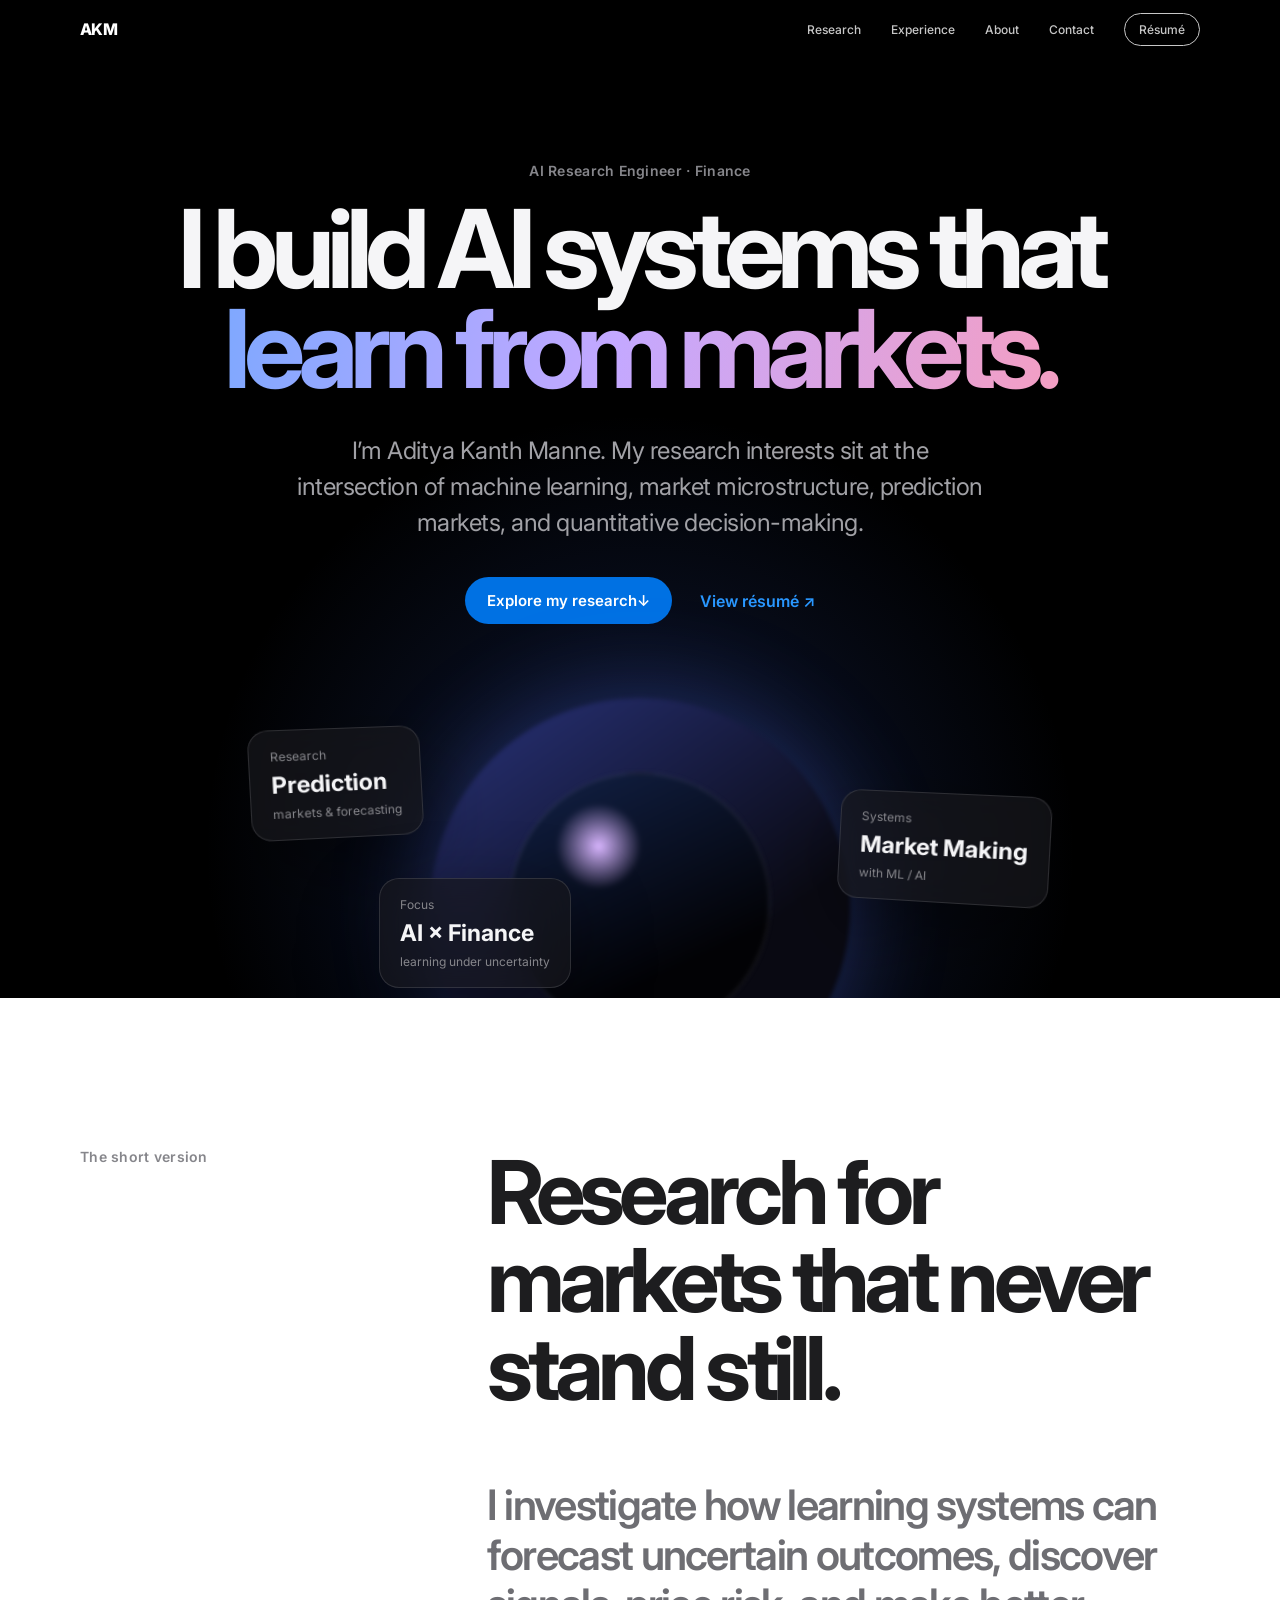
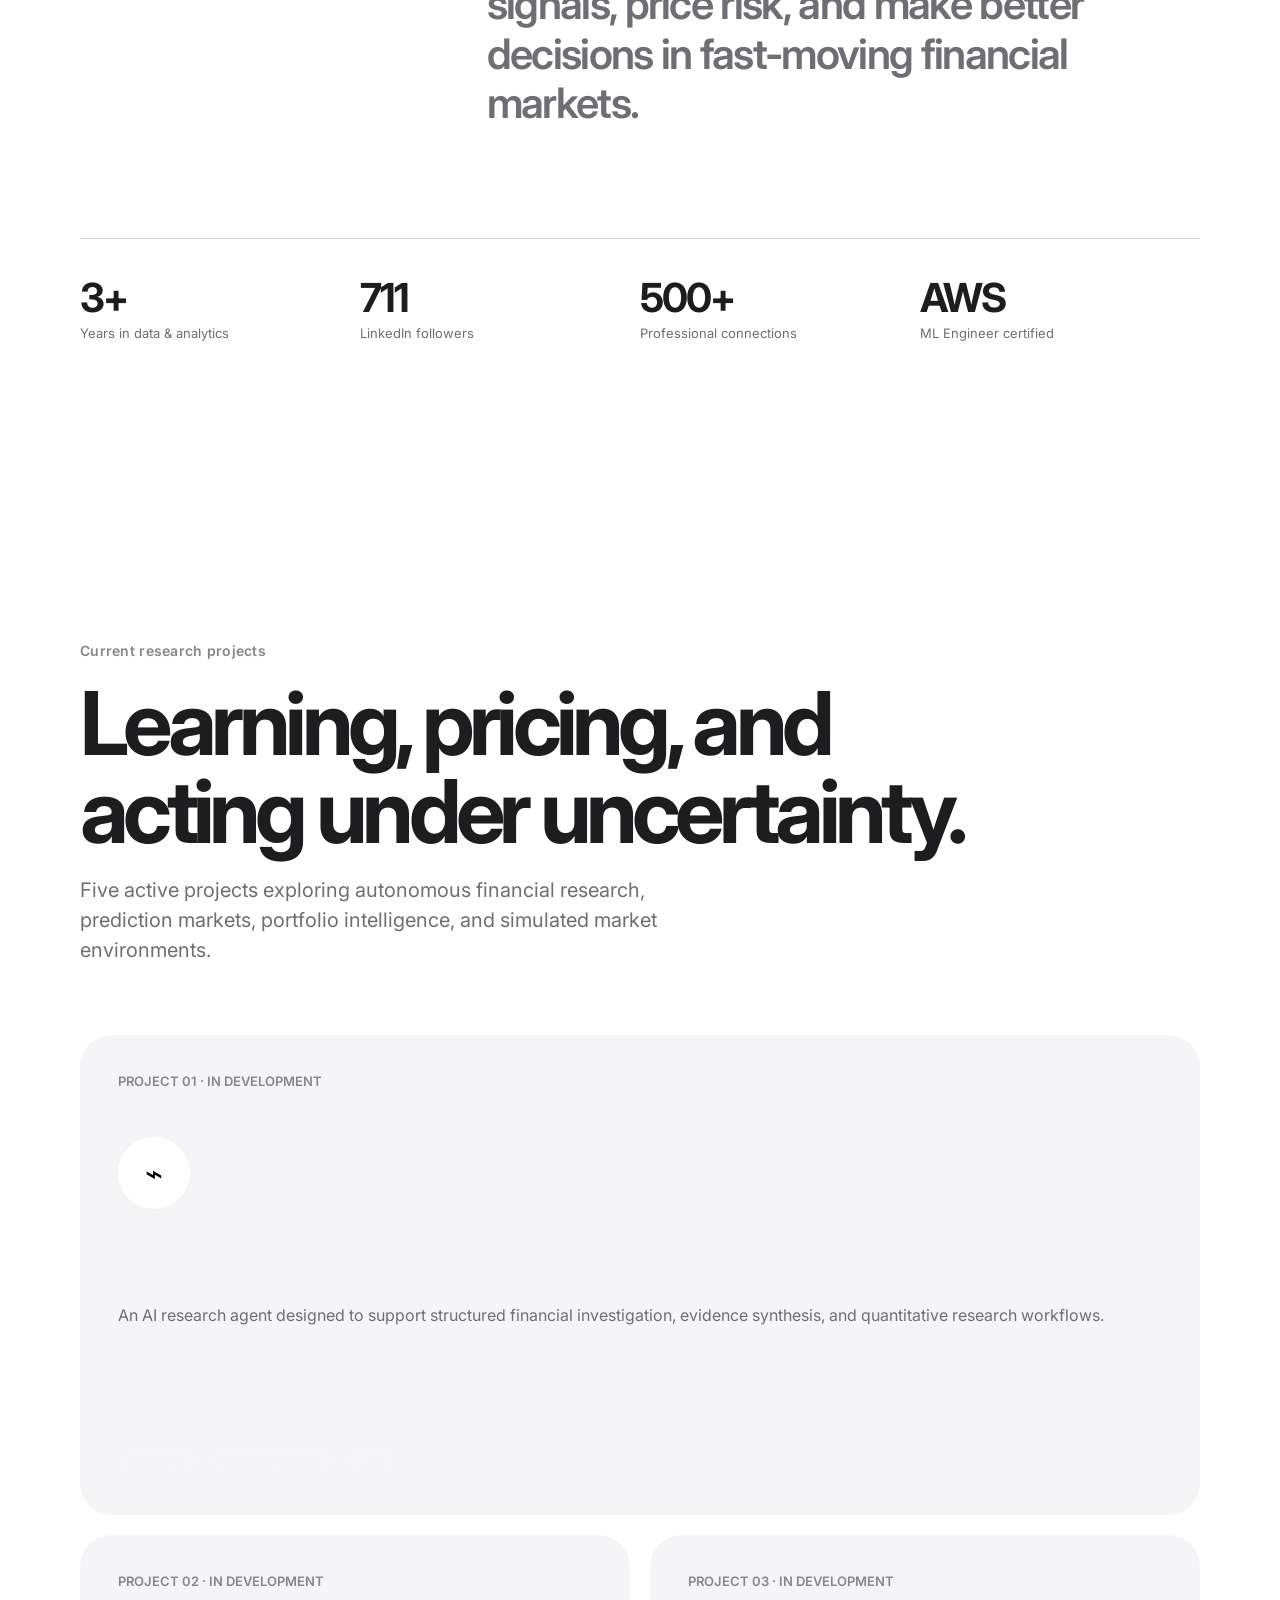
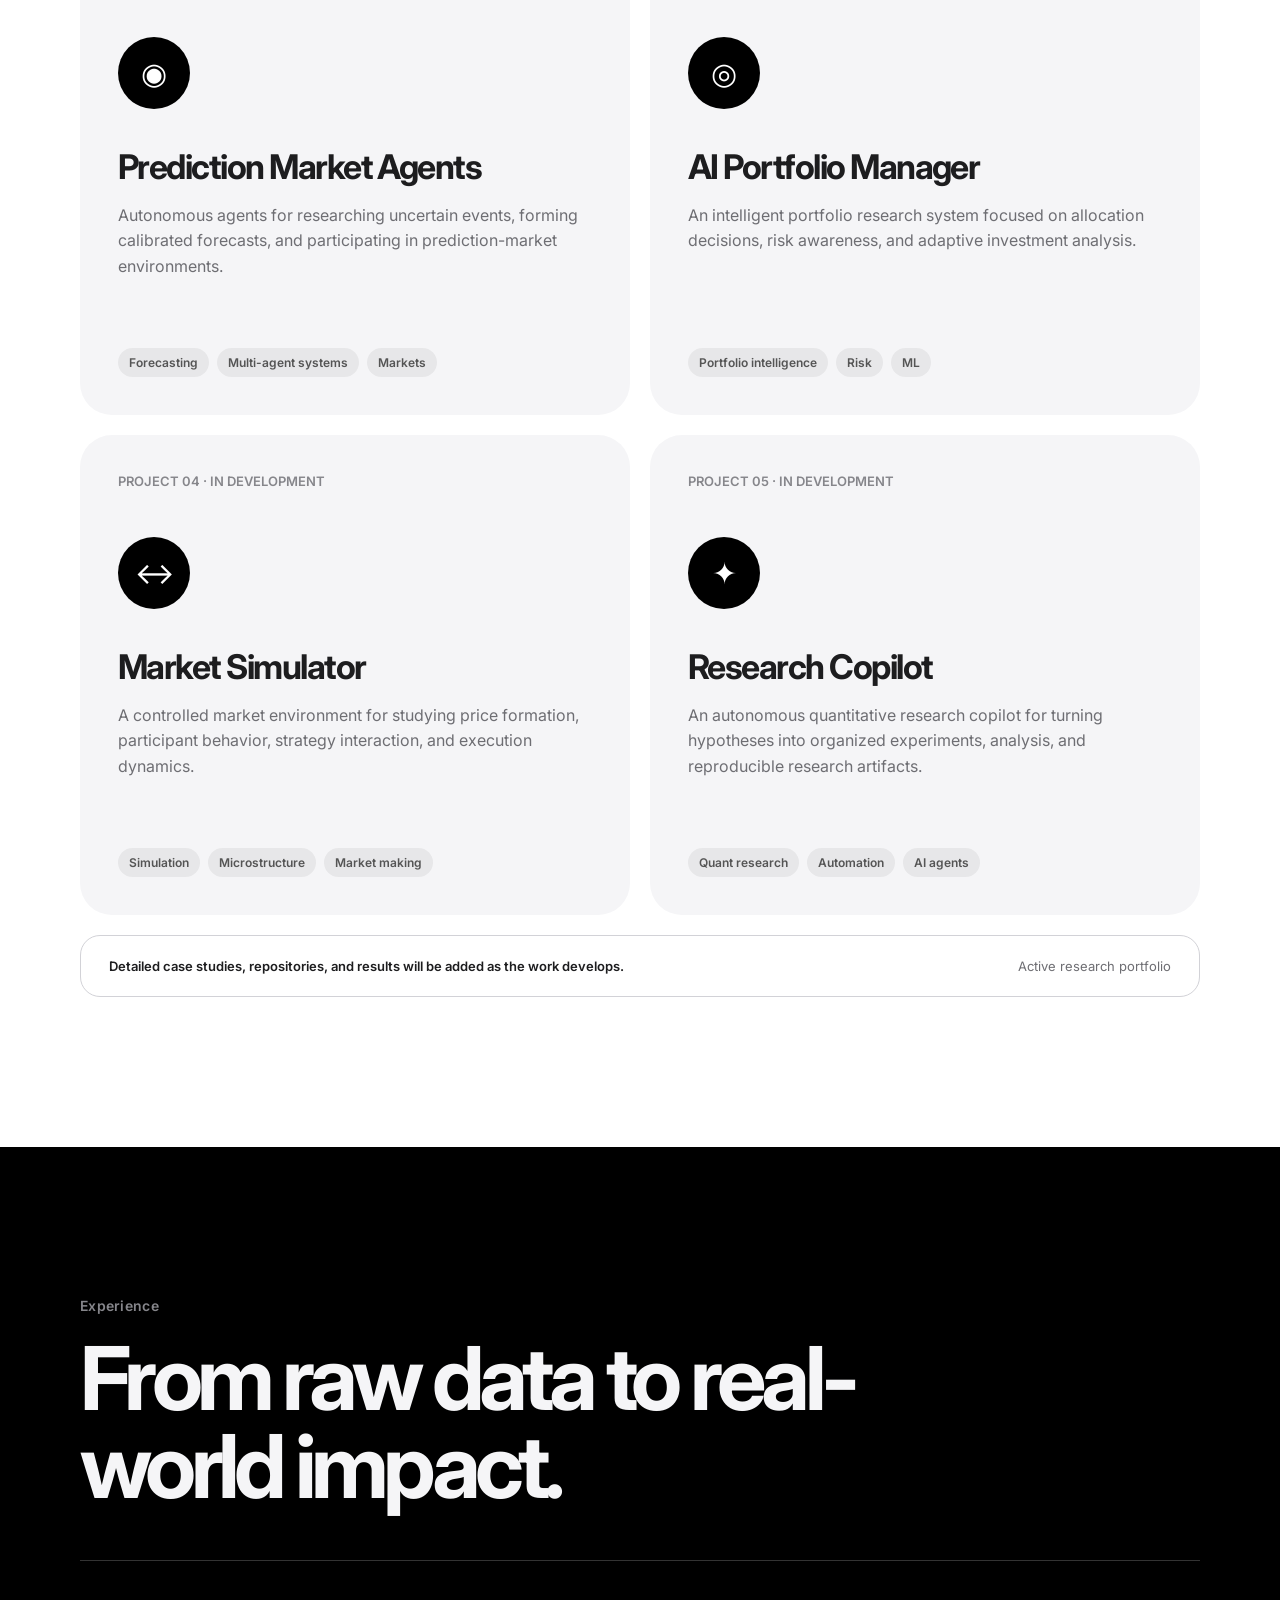
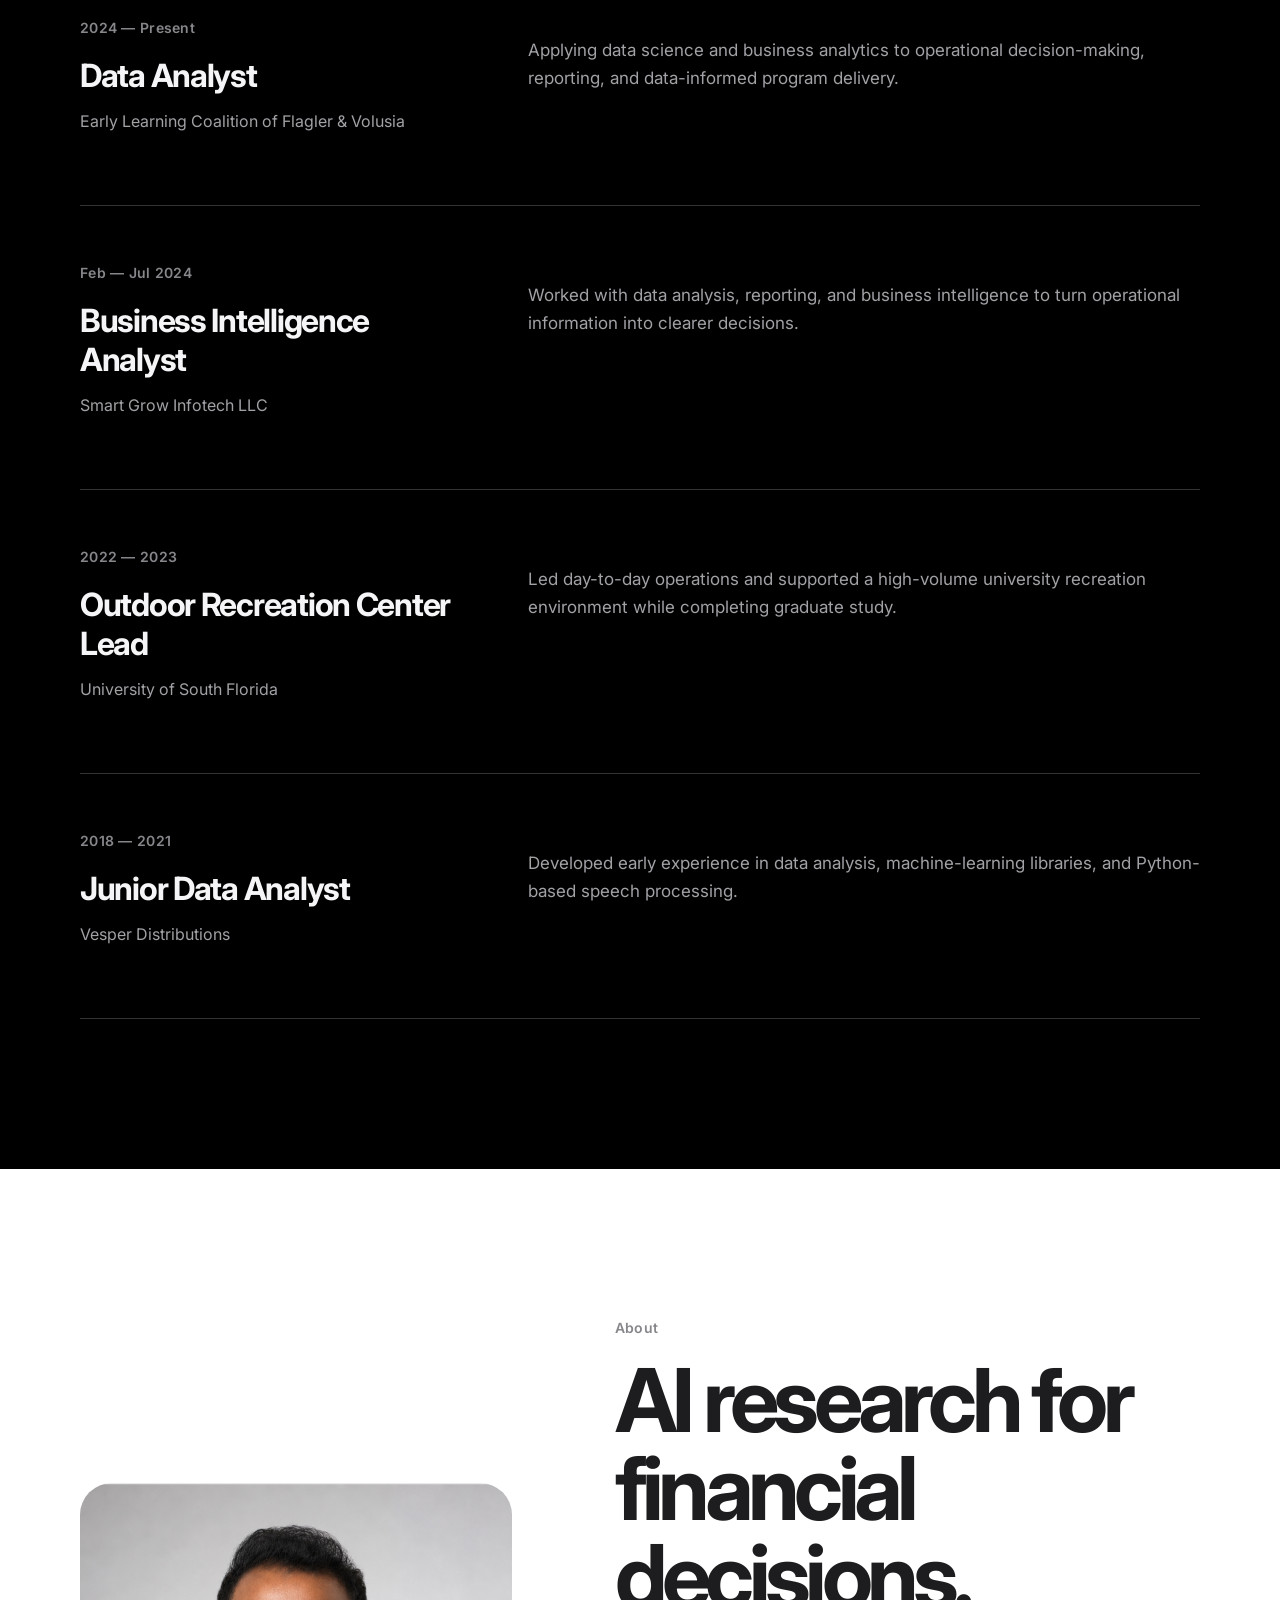
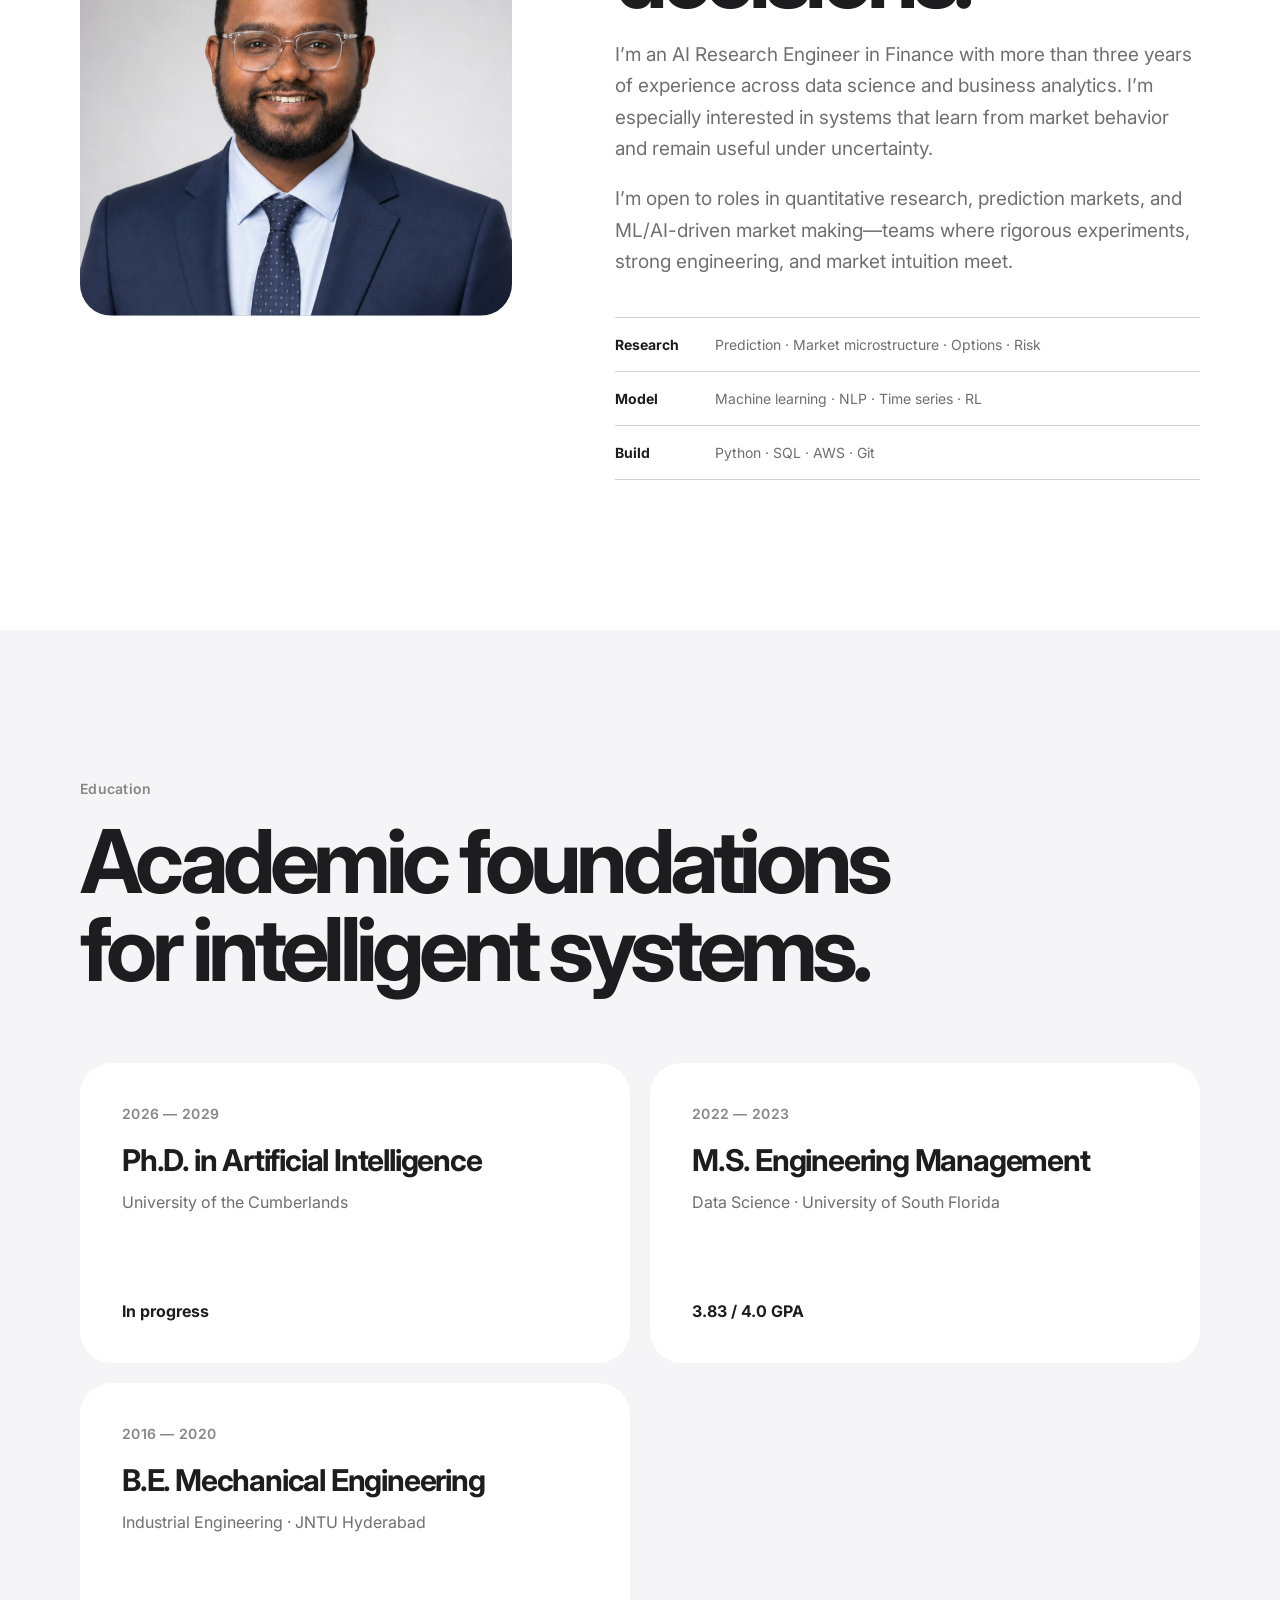
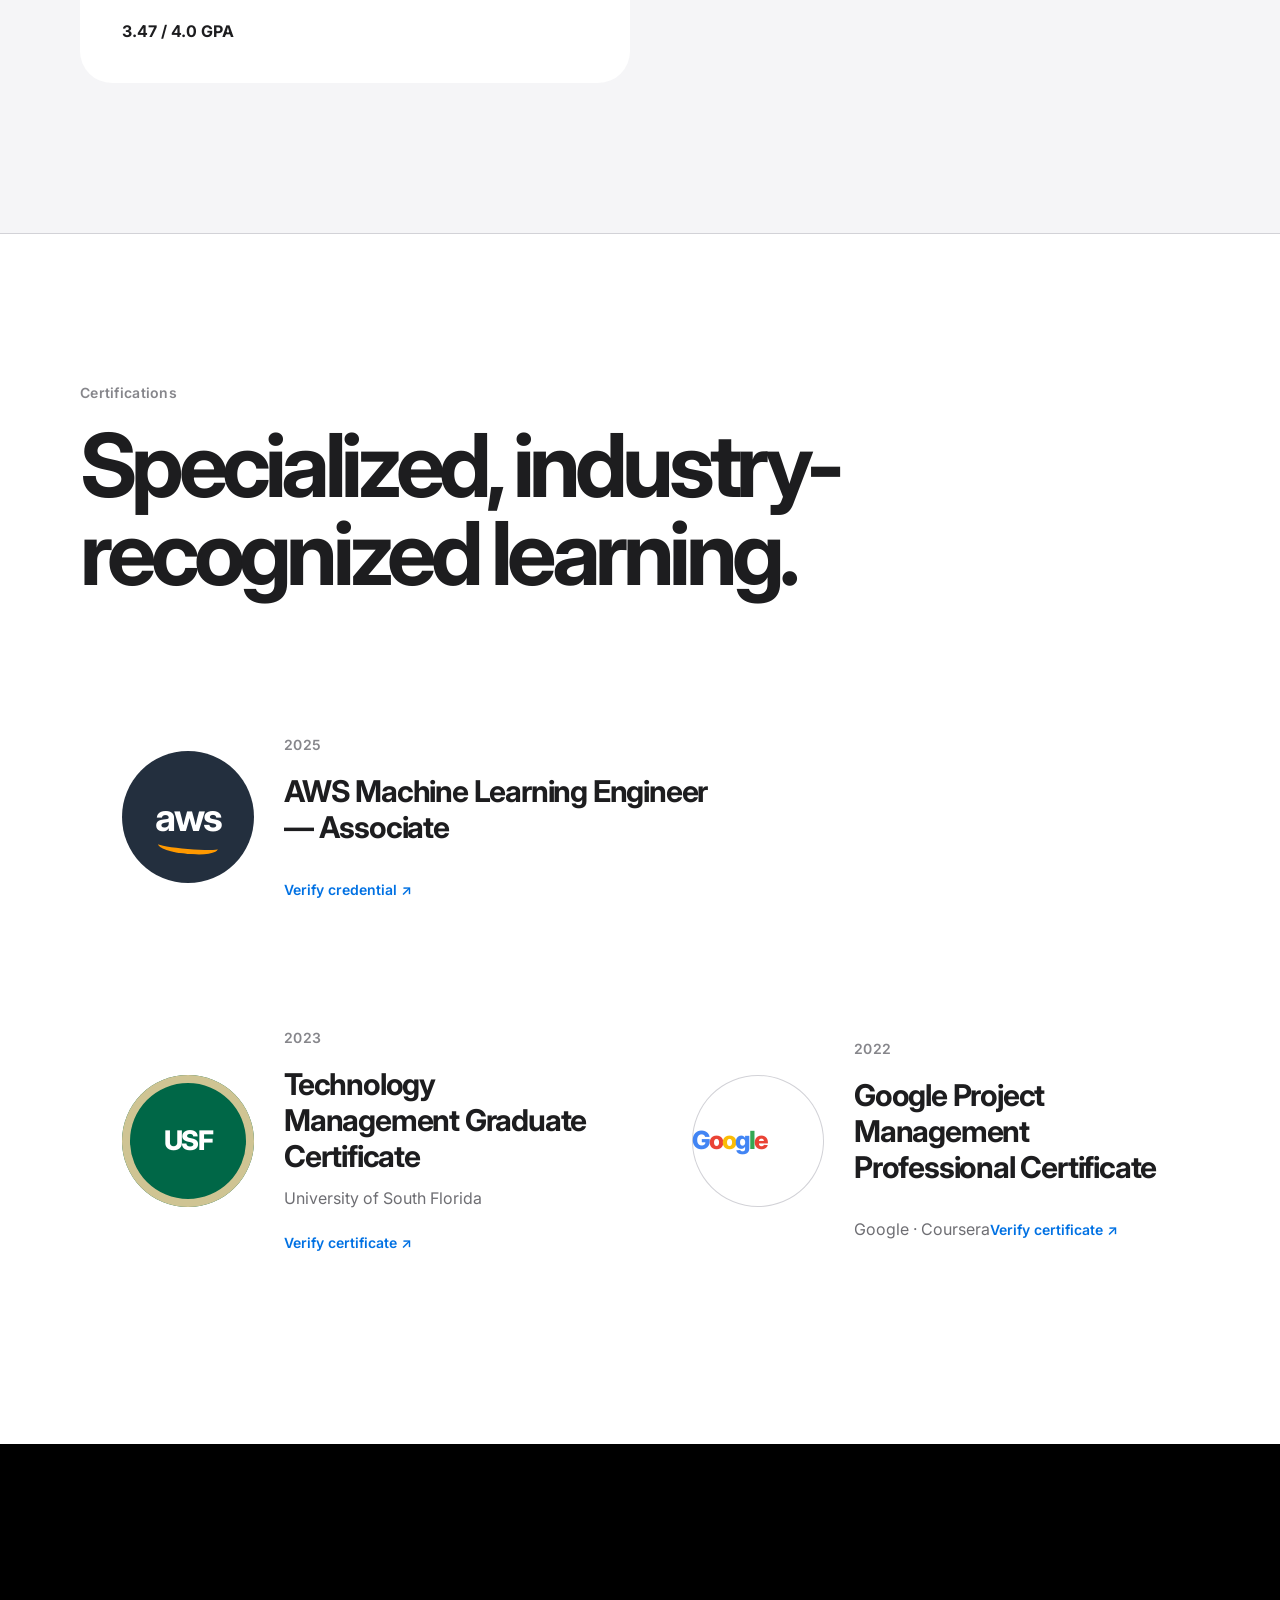
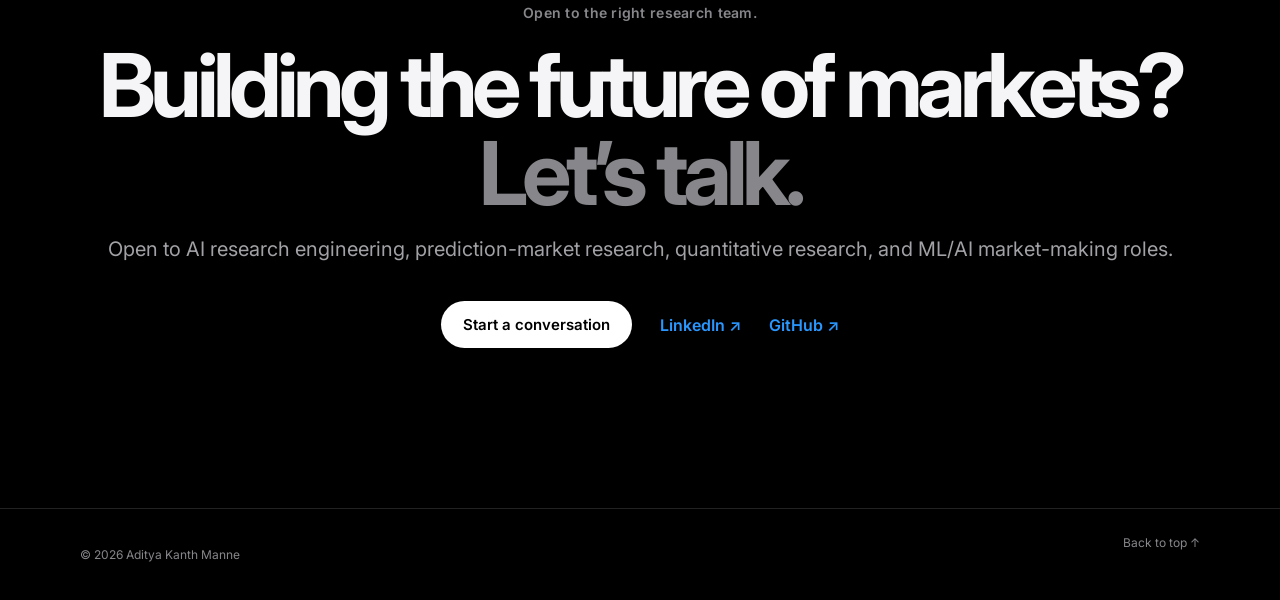
==== index.html @ 05da5959 "Update" ====
<!doctype html>
<html lang="en">
<head>
  <meta charset="utf-8">
  <meta name="viewport" content="width=device-width, initial-scale=1">
  <meta name="description" content="Aditya Kanth Manne — AI Research Engineer in Finance focused on prediction markets, quantitative research, and ML-driven market making.">
  <meta name="theme-color" content="#f5f5f7">
  <title>Aditya Kanth Manne — AI Research Engineer in Finance</title>
  <script>document.documentElement.classList.add('js')</script>
  <link rel="icon" type="image/png" sizes="64x64" href="assets/images/profile-favicon.png">
  <link rel="apple-touch-icon" href="assets/images/AdityakanthManne.png">
  <link rel="preconnect" href="https://fonts.googleapis.com">
  <link rel="preconnect" href="https://fonts.gstatic.com" crossorigin>
  <link href="https://fonts.googleapis.com/css2?family=Inter:wght@400;500;600;700;800&display=swap" rel="stylesheet">
  <link rel="stylesheet" href="portfolio.css">
  <link rel="stylesheet" href="research.css">
</head>
<body>
  <a class="skip-link" href="#main">Skip to content</a>
  <header class="site-header" id="top">
    <nav class="nav shell" aria-label="Primary navigation">
      <a class="brand" href="#top" aria-label="Aditya Kanth Manne, home">AKM</a>
      <button class="menu-toggle" type="button" aria-expanded="false" aria-controls="nav-links">Menu</button>
      <div class="nav-links" id="nav-links">
        <a href="#work">Research</a>
        <a href="#experience">Experience</a>
        <a href="#about">About</a>
        <a href="#contact">Contact</a>
        <a class="nav-resume" href="assets/AdityaResume.pdf" target="_blank" rel="noreferrer">Résumé</a>
      </div>
    </nav>
  </header>

  <main id="main">
    <section class="hero section-dark">
      <div class="hero-glow" aria-hidden="true"></div>
      <div class="shell hero-inner reveal">
        <p class="eyebrow">AI Research Engineer · Finance</p>
        <h1>I build AI systems that <span>learn from markets.</span></h1>
        <p class="hero-copy">I’m Aditya Kanth Manne. My research interests sit at the intersection of machine learning, market microstructure, prediction markets, and quantitative decision-making.</p>
        <div class="hero-actions">
          <a class="button button-primary" href="#work">Explore my research <span aria-hidden="true">↓</span></a>
          <a class="text-link" href="assets/AdityaResume.pdf" target="_blank" rel="noreferrer">View résumé <span aria-hidden="true">↗</span></a>
        </div>
        <div class="hero-visual" aria-hidden="true">
          <div class="orb orb-one"></div><div class="orb orb-two"></div>
          <div class="metric-card metric-one"><span>Research</span><strong>Prediction</strong><small>markets & forecasting</small></div>
          <div class="metric-card metric-two"><span>Systems</span><strong>Market Making</strong><small>with ML / AI</small></div>
          <div class="metric-card metric-three"><span>Focus</span><strong>AI × Finance</strong><small>learning under uncertainty</small></div>
        </div>
      </div>
    </section>

    <section class="intro section-light">
      <div class="shell intro-grid reveal">
        <p class="section-label">The short version</p>
        <h2>Research for markets that never stand still.</h2>
        <p class="large-copy">I investigate how learning systems can forecast uncertain outcomes, discover signals, price risk, and make better decisions in fast-moving financial markets.</p>
      </div>
      <div class="shell stats reveal" aria-label="Career highlights">
        <div><strong>3+</strong><span>Years in data & analytics</span></div>
        <div><strong>711</strong><span>LinkedIn followers</span></div>
        <div><strong>500+</strong><span>Professional connections</span></div>
        <div><strong>AWS</strong><span>ML Engineer certified</span></div>
      </div>
    </section>

    <section class="work section-light" id="work">
      <div class="shell section-heading reveal">
        <p class="section-label">Current research projects</p>
        <h2>Learning, pricing, and acting under uncertainty.</h2>
        <p>Five active projects exploring autonomous financial research, prediction markets, portfolio intelligence, and simulated market environments.</p>
      </div>
      <div class="shell research-grid">
        <article class="research-card research-card-featured reveal"><span>PROJECT 01 · IN DEVELOPMENT</span><div class="research-icon" aria-hidden="true">⌁</div><h3>FinResearch Agent</h3><p>An AI research agent designed to support structured financial investigation, evidence synthesis, and quantitative research workflows.</p><ul class="chips"><li>Agentic AI</li><li>Financial research</li><li>LLMs</li></ul></article>
        <article class="research-card reveal"><span>PROJECT 02 · IN DEVELOPMENT</span><div class="research-icon" aria-hidden="true">◉</div><h3>Prediction Market Agents</h3><p>Autonomous agents for researching uncertain events, forming calibrated forecasts, and participating in prediction-market environments.</p><ul class="chips"><li>Forecasting</li><li>Multi-agent systems</li><li>Markets</li></ul></article>
        <article class="research-card reveal"><span>PROJECT 03 · IN DEVELOPMENT</span><div class="research-icon" aria-hidden="true">◎</div><h3>AI Portfolio Manager</h3><p>An intelligent portfolio research system focused on allocation decisions, risk awareness, and adaptive investment analysis.</p><ul class="chips"><li>Portfolio intelligence</li><li>Risk</li><li>ML</li></ul></article>
        <article class="research-card reveal"><span>PROJECT 04 · IN DEVELOPMENT</span><div class="research-icon" aria-hidden="true">↔</div><h3>Market Simulator</h3><p>A controlled market environment for studying price formation, participant behavior, strategy interaction, and execution dynamics.</p><ul class="chips"><li>Simulation</li><li>Microstructure</li><li>Market making</li></ul></article>
        <article class="research-card reveal"><span>PROJECT 05 · IN DEVELOPMENT</span><div class="research-icon" aria-hidden="true">✦</div><h3>Research Copilot</h3><p>An autonomous quantitative research copilot for turning hypotheses into organized experiments, analysis, and reproducible research artifacts.</p><ul class="chips"><li>Quant research</li><li>Automation</li><li>AI agents</li></ul></article>
      </div>
      <div class="shell research-note reveal"><p>Detailed case studies, repositories, and results will be added as the work develops.</p><span>Active research portfolio</span></div>
    </section>

    <section class="experience section-dark" id="experience">
      <div class="shell section-heading reveal"><p class="section-label">Experience</p><h2>From raw data to real-world impact.</h2></div>
      <div class="shell timeline">
        <article class="timeline-item reveal"><div><p class="timeline-date">2024 — Present</p><h3>Data Analyst</h3><p class="company">Early Learning Coalition of Flagler & Volusia</p></div><div><p>Applying data science and business analytics to operational decision-making, reporting, and data-informed program delivery.</p></div></article>
        <article class="timeline-item reveal"><div><p class="timeline-date">Feb — Jul 2024</p><h3>Business Intelligence Analyst</h3><p class="company">Smart Grow Infotech LLC</p></div><div><p>Worked with data analysis, reporting, and business intelligence to turn operational information into clearer decisions.</p></div></article>
        <article class="timeline-item reveal"><div><p class="timeline-date">2022 — 2023</p><h3>Outdoor Recreation Center Lead</h3><p class="company">University of South Florida</p></div><div><p>Led day-to-day operations and supported a high-volume university recreation environment while completing graduate study.</p></div></article>
        <article class="timeline-item reveal"><div><p class="timeline-date">2018 — 2021</p><h3>Junior Data Analyst</h3><p class="company">Vesper Distributions</p></div><div><p>Developed early experience in data analysis, machine-learning libraries, and Python-based speech processing.</p></div></article>
      </div>
    </section>

    <section class="about section-light" id="about">
      <div class="shell about-grid">
        <div class="portrait-wrap reveal"><img src="assets/images/AdityakanthManne.png" alt="Aditya Kanth Manne" loading="lazy"></div>
        <div class="about-copy reveal"><p class="section-label">About</p><h2>AI research for financial decisions.</h2><p>I’m an AI Research Engineer in Finance with more than three years of experience across data science and business analytics. I’m especially interested in systems that learn from market behavior and remain useful under uncertainty.</p><p>I’m open to roles in quantitative research, prediction markets, and ML/AI-driven market making—teams where rigorous experiments, strong engineering, and market intuition meet.</p><div class="skill-groups"><div><strong>Research</strong><span>Prediction · Market microstructure · Options · Risk</span></div><div><strong>Model</strong><span>Machine learning · NLP · Time series · RL</span></div><div><strong>Build</strong><span>Python · SQL · AWS · Git</span></div></div></div>
      </div>
    </section>

    <section class="credentials education section-muted" id="education">
      <div class="shell section-heading reveal"><p class="section-label">Education</p><h2>Academic foundations for intelligent systems.</h2></div>
      <div class="shell credential-grid">
        <article class="credential education-card reveal"><p>2026 — 2029</p><h3>Ph.D. in Artificial Intelligence</h3><span>University of the Cumberlands</span><strong>In progress</strong></article>
        <article class="credential education-card reveal"><p>2022 — 2023</p><h3>M.S. Engineering Management</h3><span>Data Science · University of South Florida</span><strong>3.83 / 4.0 GPA</strong></article>
        <article class="credential education-card reveal"><p>2016 — 2020</p><h3>B.E. Mechanical Engineering</h3><span>Industrial Engineering · JNTU Hyderabad</span><strong>3.47 / 4.0 GPA</strong></article>
      </div>
    </section>

    <section class="credentials certifications section-light" id="certifications">
      <div class="shell section-heading reveal"><p class="section-label">Certifications</p><h2>Specialized, industry-recognized learning.</h2></div>
      <div class="shell certification-grid">
        <article class="credential cert-card reveal"><div class="cert-mark aws-mark" role="img" aria-label="Amazon Web Services">aws<span></span></div><div><p>2025</p><h3>AWS Machine Learning Engineer — Associate</h3><a href="https://www.credly.com/badges/4bb6cfda-81a1-4c8b-b867-775bef4367dd/public_url" target="_blank" rel="noreferrer">Verify credential ↗</a></div></article>
        <article class="credential cert-card reveal"><div class="cert-mark usf-mark" role="img" aria-label="University of South Florida">USF</div><div><p>2023</p><h3>Technology Management Graduate Certificate</h3><span>University of South Florida</span><a href="https://www.michaelsutter.com/ediploma?fn=diplomastatuscheck&amp;key=020000009c153f0bc3fb7508cb0fd41bfa76507c6c6ce606cbd14b7441426fdc6e87a95b299e4d4b26555b296a536832ce0800c20e47eef3a808565bbfdde11620291b5f" target="_blank" rel="noreferrer">Verify certificate ↗</a></div></article>
        <article class="credential cert-card reveal"><div class="cert-mark google-mark" role="img" aria-label="Google"><span>G</span><span>o</span><span>o</span><span>g</span><span>l</span><span>e</span></div><div><p>2022</p><h3>Google Project Management Professional Certificate</h3><span>Google · Coursera</span><a href="https://www.coursera.org/account/accomplishments/specialization/certificate/75PY5QSAD3GG" target="_blank" rel="noreferrer">Verify certificate ↗</a></div></article>
      </div>
    </section>

    <section class="contact section-dark" id="contact">
      <div class="shell contact-inner reveal">
        <p class="section-label">Open to the right research team.</p>
        <h2>Building the future of markets?<br><span>Let’s talk.</span></h2>
        <p>Open to AI research engineering, prediction-market research, quantitative research, and ML/AI market-making roles.</p>
        <div class="contact-actions"><a class="button button-light" href="mailto:adityamanneqr@gmail.com">Start a conversation</a><a class="text-link" href="https://www.linkedin.com/in/adityakanthmanne/" target="_blank" rel="noreferrer">LinkedIn ↗</a><a class="text-link" href="https://github.com/adityakanthmanne" target="_blank" rel="noreferrer">GitHub ↗</a></div>
      </div>
    </section>
  </main>

  <footer><div class="shell"><p>© <span id="year"></span> Aditya Kanth Manne</p><a href="#top">Back to top ↑</a></div></footer>
  <script src="portfolio.js"></script>
</body>
</html>
---- portfolio.css ----
:root{--black:#000;--ink:#1d1d1f;--muted:#6e6e73;--line:#d2d2d7;--white:#fff;--soft:#f5f5f7;--blue:#0071e3;--radius:32px;--shell:min(1120px,calc(100vw - 48px));color-scheme:light}*{box-sizing:border-box}html{scroll-behavior:smooth}body{margin:0;background:var(--white);color:var(--ink);font-family:Inter,-apple-system,BlinkMacSystemFont,"SF Pro Display","Helvetica Neue",sans-serif;-webkit-font-smoothing:antialiased}img{display:block;max-width:100%}a{color:inherit;text-decoration:none}button{font:inherit}.shell{width:var(--shell);margin-inline:auto}.skip-link{position:fixed;left:16px;top:-80px;z-index:100;padding:12px 18px;background:#fff;border-radius:20px}.skip-link:focus{top:16px}.site-header{position:fixed;z-index:50;top:0;left:0;width:100%;color:#fff;transition:.3s ease}.site-header.scrolled{color:var(--ink);background:rgba(255,255,255,.82);backdrop-filter:saturate(180%) blur(20px);border-bottom:1px solid rgba(0,0,0,.08)}.nav{height:58px;display:flex;align-items:center;justify-content:space-between}.brand{font-weight:800;letter-spacing:-.04em}.nav-links{display:flex;align-items:center;gap:30px;font-size:12px;font-weight:500}.nav-links a{opacity:.78;transition:.2s}.nav-links a:hover{opacity:1}.nav-resume{padding:8px 14px;border:1px solid currentColor;border-radius:999px}.menu-toggle{display:none;background:none;border:0;color:inherit}.section-dark{background:#000;color:#f5f5f7}.section-light{background:#fff}.section-muted{background:var(--soft)}.hero{position:relative;min-height:100svh;overflow:hidden}.hero-inner{position:relative;z-index:2;padding-top:clamp(140px,18vh,210px);text-align:center}.eyebrow,.section-label,.project-number,.timeline-date,.credential p{margin:0 0 20px;color:#86868b;font-size:14px;font-weight:600;letter-spacing:.02em}.hero h1{max-width:1040px;margin:0 auto;font-size:clamp(52px,8.5vw,112px);line-height:.92;letter-spacing:-.072em}.hero h1 span{display:block;background:linear-gradient(100deg,#6da8ff,#c4a8ff 48%,#ff9cb5);-webkit-background-clip:text;background-clip:text;color:transparent}.hero-copy{max-width:690px;margin:34px auto 0;color:#a1a1a6;font-size:clamp(18px,2vw,24px);line-height:1.5;letter-spacing:-.02em}.hero-actions{display:flex;gap:28px;justify-content:center;align-items:center;margin-top:36px}.button{display:inline-flex;align-items:center;justify-content:center;padding:14px 22px;border-radius:999px;font-size:15px;font-weight:600;transition:.2s}.button:hover{transform:translateY(-2px)}.button-primary{background:var(--blue);color:#fff}.button-light{background:#fff;color:#000}.text-link{color:#2997ff;font-weight:600}.hero-visual{position:relative;width:min(900px,90vw);height:320px;margin:54px auto 0;perspective:1000px}.hero-glow{position:absolute;left:50%;bottom:-30%;width:80vw;height:70vw;transform:translateX(-50%);background:radial-gradient(circle,rgba(56,92,197,.28),transparent 64%)}.orb{position:absolute;border-radius:50%;filter:blur(2px)}.orb-one{width:420px;height:420px;left:calc(50% - 210px);top:20px;background:linear-gradient(145deg,#29337b,#090912 65%);box-shadow:0 0 100px rgba(87,116,255,.3)}.orb-two{width:260px;height:260px;left:calc(50% - 130px);top:95px;border:1px solid rgba(255,255,255,.16);background:radial-gradient(circle at 34% 28%,#d9b6ff,transparent 17%),linear-gradient(155deg,#122147,#020205 72%)}.metric-card{position:absolute;padding:18px 20px;text-align:left;background:rgba(24,24,28,.66);border:1px solid rgba(255,255,255,.12);border-radius:20px;backdrop-filter:blur(20px);box-shadow:0 30px 80px rgba(0,0,0,.45)}.metric-card span,.metric-card small{display:block;color:#86868b;font-size:12px}.metric-card strong{display:block;margin:7px 0;font-size:23px}.metric-one{left:7%;top:50px;transform:rotateY(8deg) rotateZ(-3deg)}.metric-two{right:5%;top:115px;transform:rotateY(-9deg) rotateZ(3deg)}.metric-three{left:21%;bottom:10px}.intro{padding:150px 0}.intro-grid{display:grid;grid-template-columns:1fr 2fr;gap:50px}.intro h2,.section-heading h2,.about h2,.contact h2{margin:0;font-size:clamp(48px,7vw,88px);line-height:1;letter-spacing:-.065em}.large-copy{grid-column:2;max-width:800px;margin:18px 0 0;color:var(--muted);font-size:clamp(24px,3.3vw,42px);font-weight:600;line-height:1.18;letter-spacing:-.04em}.stats{display:grid;grid-template-columns:repeat(4,1fr);margin-top:110px;border-top:1px solid var(--line)}.stats div{padding:34px 16px 0 0}.stats strong{display:block;font-size:40px;letter-spacing:-.05em}.stats span{color:var(--muted);font-size:13px}.work{padding:150px 0}.section-heading{margin-bottom:70px}.section-heading h2{max-width:900px}.section-heading>p:last-child{max-width:630px;color:var(--muted);font-size:20px;line-height:1.5}.project-stack{display:grid;gap:28px}.project{overflow:hidden;background:var(--soft);border-radius:var(--radius)}.feature-project{display:grid;grid-template-columns:.85fr 1.15fr;min-height:620px}.project-copy{padding:clamp(34px,5vw,70px)}.project h3{margin:0 0 22px;font-size:clamp(30px,3.8vw,54px);line-height:1.04;letter-spacing:-.05em}.project-copy>p:not(.project-number){color:var(--muted);font-size:17px;line-height:1.6}.project-media{overflow:hidden;background:#e8e8ed}.project-media img{width:100%;height:100%;object-fit:cover;transition:transform .7s cubic-bezier(.2,.8,.2,1)}.project:hover .project-media img{transform:scale(1.025)}.chips{display:flex;flex-wrap:wrap;gap:8px;margin:28px 0;padding:0;list-style:none}.chips li{padding:7px 11px;background:rgba(0,0,0,.06);border-radius:999px;color:#555;font-size:12px;font-weight:600}.project-grid{display:grid;grid-template-columns:1fr 1fr;gap:28px}.project-card{display:flex;flex-direction:column}.project-card .project-media{aspect-ratio:16/9}.project-card h3{font-size:36px}.project-card .project-copy{padding:38px}.experience{padding:150px 0}.experience .section-heading{margin-bottom:50px}.timeline{border-top:1px solid #333}.timeline-item{display:grid;grid-template-columns:.72fr 1.28fr;gap:70px;padding:58px 0;border-bottom:1px solid #333}.timeline h3{margin:0;font-size:32px;letter-spacing:-.04em}.company{color:#a1a1a6}.timeline-item>div:last-child{color:#a1a1a6;font-size:17px;line-height:1.65}.timeline-item ul{padding-left:19px}.about{padding:150px 0}.about-grid{display:grid;grid-template-columns:.85fr 1.15fr;gap:clamp(50px,8vw,110px);align-items:center}.portrait-wrap{overflow:hidden;background:var(--soft);border-radius:var(--radius)}.portrait-wrap img{width:100%}.about-copy>p:not(.section-label){color:var(--muted);font-size:19px;line-height:1.65}.skill-groups{margin-top:40px;border-top:1px solid var(--line)}.skill-groups div{display:grid;grid-template-columns:100px 1fr;padding:18px 0;border-bottom:1px solid var(--line);font-size:14px}.skill-groups span{color:var(--muted)}.credentials{padding:150px 0}.credential-grid{display:grid;grid-template-columns:1fr 1fr;gap:20px}.credential{min-height:300px;padding:42px;background:#fff;border-radius:var(--radius)}.education-card{display:flex;flex-direction:column}.credential h3{max-width:430px;margin:0 0 12px;font-size:30px;letter-spacing:-.04em}.credential span{color:var(--muted);line-height:1.5}.education-card strong{margin-top:auto}.cert-card{display:flex;gap:30px;align-items:center}.cert-card img{width:132px;max-height:132px;object-fit:contain;border-radius:18px}.cert-card a{display:inline-block;margin-top:24px;color:var(--blue);font-size:14px;font-weight:600}.contact{padding:160px 0}.contact-inner{text-align:center}.contact h2 span{color:#86868b}.contact-inner>p:not(.section-label){color:#a1a1a6;font-size:20px}.contact-actions{display:flex;justify-content:center;align-items:center;gap:28px;margin-top:40px}footer{padding:26px 0;background:#000;color:#86868b;border-top:1px solid #222;font-size:12px}footer .shell{display:flex;justify-content:space-between}.reveal{opacity:0;transform:translateY(28px);transition:opacity .8s ease,transform .8s cubic-bezier(.2,.8,.2,1)}.reveal.visible{opacity:1;transform:none}@media (prefers-reduced-motion:reduce){html{scroll-behavior:auto}.reveal{opacity:1;transform:none;transition:none}.project-media img,.button{transition:none}}@media (max-width:800px){:root{--shell:min(100% - 32px,1120px);--radius:24px}.nav-links{display:none;position:absolute;top:58px;left:0;width:100%;padding:22px 24px 28px;background:rgba(0,0,0,.94);flex-direction:column;align-items:flex-start;font-size:16px}.scrolled .nav-links{background:rgba(255,255,255,.97)}.nav-links.open{display:flex}.menu-toggle{display:block}.hero-inner{padding-top:125px}.hero-actions,.contact-actions{flex-direction:column}.hero-visual{height:280px}.orb-one{width:330px;height:330px;left:calc(50% - 165px)}.orb-two{width:210px;height:210px;left:calc(50% - 105px)}.metric-card{padding:13px 15px}.metric-card strong{font-size:18px}.metric-three{display:none}.intro,.work,.experience,.about,.credentials,.contact{padding:100px 0}.intro-grid,.about-grid,.feature-project,.timeline-item{grid-template-columns:1fr}.large-copy{grid-column:auto}.stats{grid-template-columns:1fr 1fr;margin-top:70px}.project-grid,.credential-grid{grid-template-columns:1fr}.feature-project .project-media{min-height:330px;order:-1}.timeline-item{gap:25px}.cert-card{align-items:flex-start;flex-direction:column}.contact h2{font-size:45px}}@media (max-width:480px){.hero h1{font-size:50px}.metric-one{left:0}.metric-two{right:0}.project-card h3{font-size:30px}.project-copy,.project-card .project-copy,.credential{padding:28px}.stats strong{font-size:32px}}
---- research.css ----
/* Research-focused additions layered over the core portfolio system. */
.reveal { opacity: 1; transform: none; }
.js .reveal { opacity: 0; transform: translateY(28px); }
.js .reveal.visible { opacity: 1; transform: none; }

.research-grid {
  display: grid;
  grid-template-columns: repeat(2, 1fr);
  gap: 20px;
}

.research-card-featured {
  grid-column: 1 / -1;
  min-height: 420px;
  background: #000;
  color: #f5f5f7;
}

.research-card-featured > span,
.research-card-featured p { color: #a1a1a6; }
.research-card-featured .research-icon { background: #fff; color: #000; }
.research-card-featured .chips li { background: rgba(255,255,255,.12); color: #f5f5f7; }

.research-card {
  display: flex;
  min-height: 480px;
  padding: 38px;
  flex-direction: column;
  background: var(--soft);
  border-radius: var(--radius);
}

.research-card > span {
  color: #86868b;
  font-size: 13px;
  font-weight: 600;
}

.research-icon {
  display: grid;
  width: 72px;
  height: 72px;
  margin: 48px 0 40px;
  place-items: center;
  border-radius: 50%;
  background: #000;
  color: #fff;
  font-size: 30px;
}

.research-card h3 {
  margin: 0 0 18px;
  font-size: 34px;
  line-height: 1.05;
  letter-spacing: -.045em;
}

.research-card p {
  margin: 0;
  color: var(--muted);
  font-size: 16px;
  line-height: 1.6;
}

.research-card .chips {
  margin-top: auto;
  margin-bottom: 0;
  padding-top: 30px;
}

.research-note {
  display: flex;
  justify-content: space-between;
  align-items: center;
  margin-top: 20px;
  padding: 22px 28px;
  border: 1px solid var(--line);
  border-radius: 20px;
  color: var(--muted);
  font-size: 13px;
}

.research-note p {
  margin: 0;
  color: var(--ink);
  font-weight: 600;
}

.portrait-wrap { aspect-ratio: 1 / 1; }
.portrait-wrap img { height: 100%; object-fit: cover; object-position: center; }
.certification-grid { display: grid; grid-template-columns: repeat(2, 1fr); gap: 20px; }
.certification-grid .cert-card:first-child { grid-column: 1 / -1; }
.cert-mark { display: grid; flex: 0 0 132px; width: 132px; height: 132px; place-items: center; border-radius: 50%; font-size: 27px; font-weight: 800; letter-spacing: -.05em; }
.usf-mark { background: #006747; color: #fff; box-shadow: inset 0 0 0 8px #cfc493; }
.aws-mark { position: relative; background: #232f3e; color: #fff; font-size: 38px; font-weight: 700; text-transform: lowercase; }
.aws-mark span { position: absolute; bottom: 29px; width: 60px; height: 15px; border-bottom: 5px solid #ff9900; border-radius: 50%; transform: rotate(5deg); }
.google-mark { display: flex; background: #fff; box-shadow: inset 0 0 0 1px var(--line); font-size: 25px; letter-spacing: -.08em; }
.google-mark span:nth-child(1), .google-mark span:nth-child(4) { color: #4285f4; }
.google-mark span:nth-child(2), .google-mark span:nth-child(6) { color: #ea4335; }
.google-mark span:nth-child(3) { color: #fbbc05; }
.google-mark span:nth-child(5) { color: #34a853; }
.certifications { border-top: 1px solid var(--line); }
.work, .experience, .about, .education, .certifications, .contact { scroll-margin-top: 58px; }
a:focus-visible, button:focus-visible { outline: 3px solid #2997ff; outline-offset: 4px; border-radius: 6px; }

@media (max-width: 800px) {
  .research-grid { grid-template-columns: 1fr; }
  .research-card-featured { grid-column: auto; }
  .research-card { min-height: 390px; }
  .research-note { align-items: flex-start; gap: 10px; flex-direction: column; }
  .certification-grid { grid-template-columns: 1fr; }
  .certification-grid .cert-card:first-child { grid-column: auto; }
}
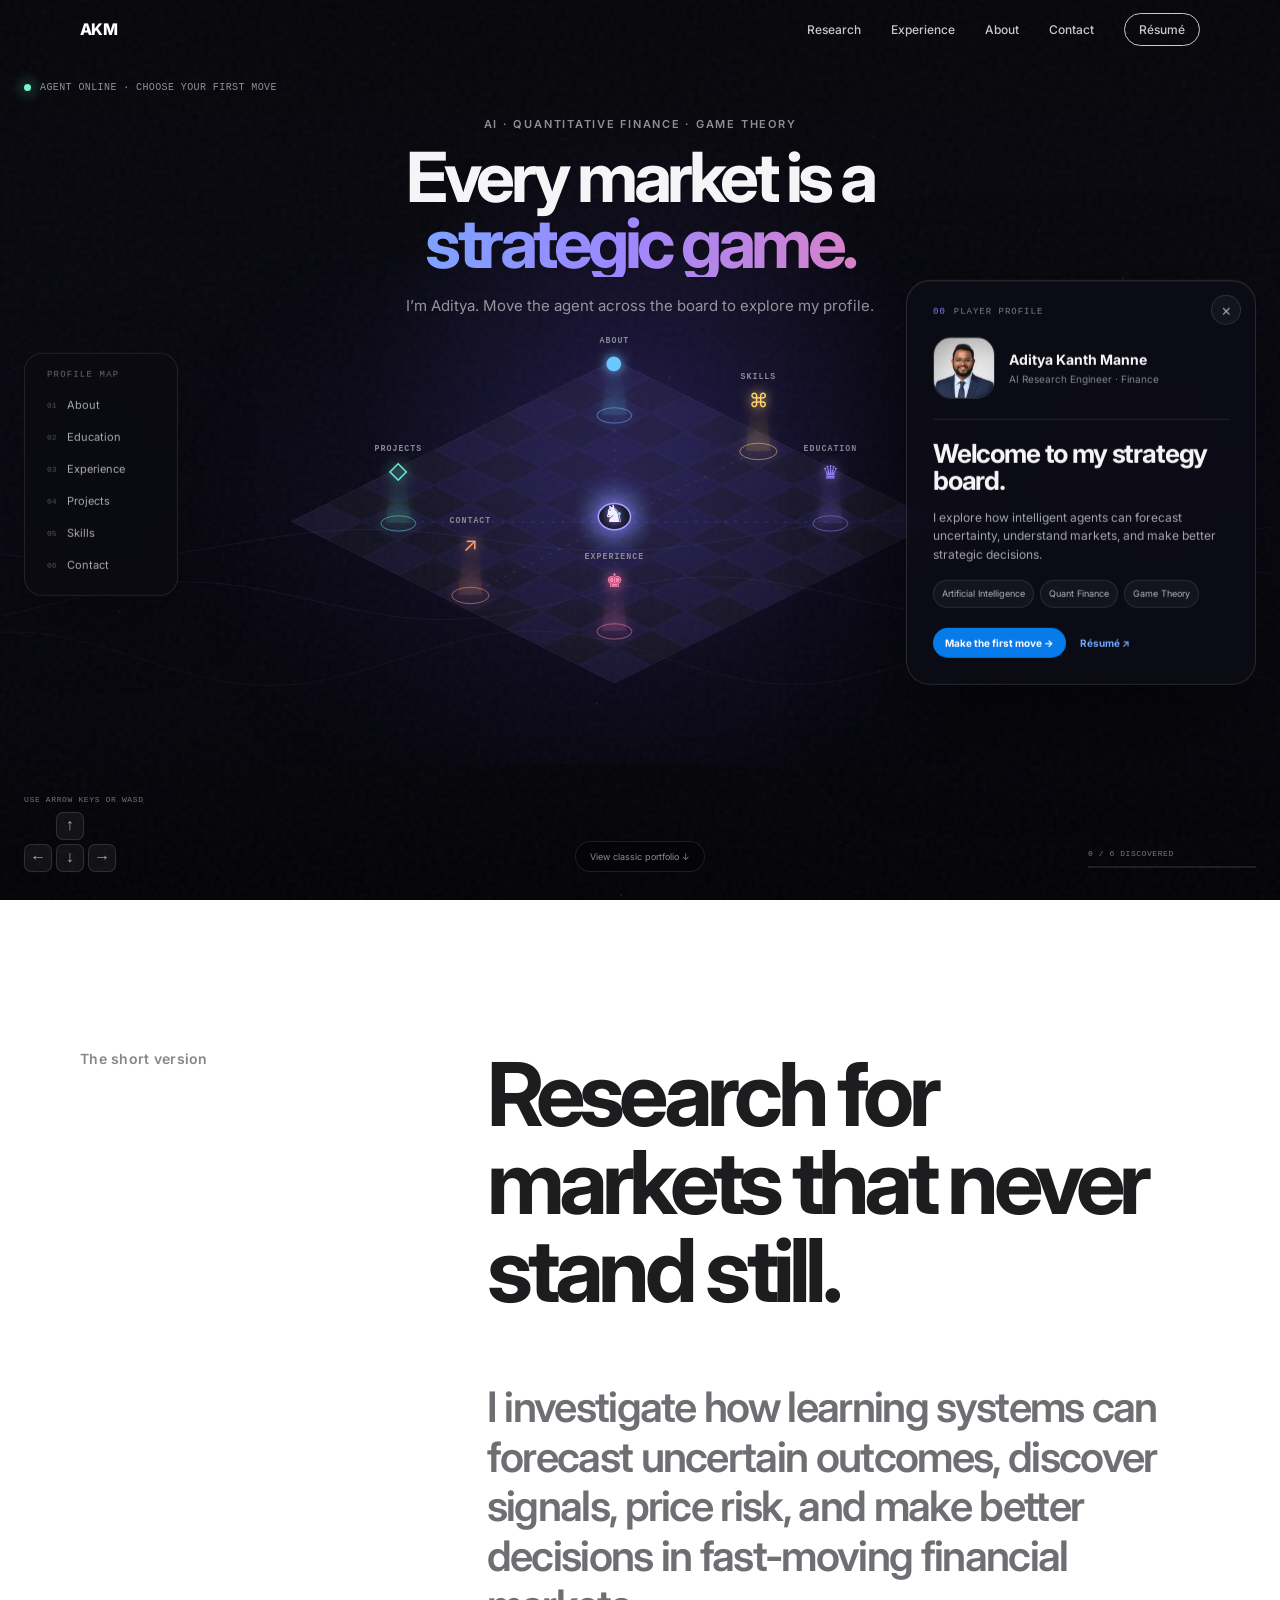
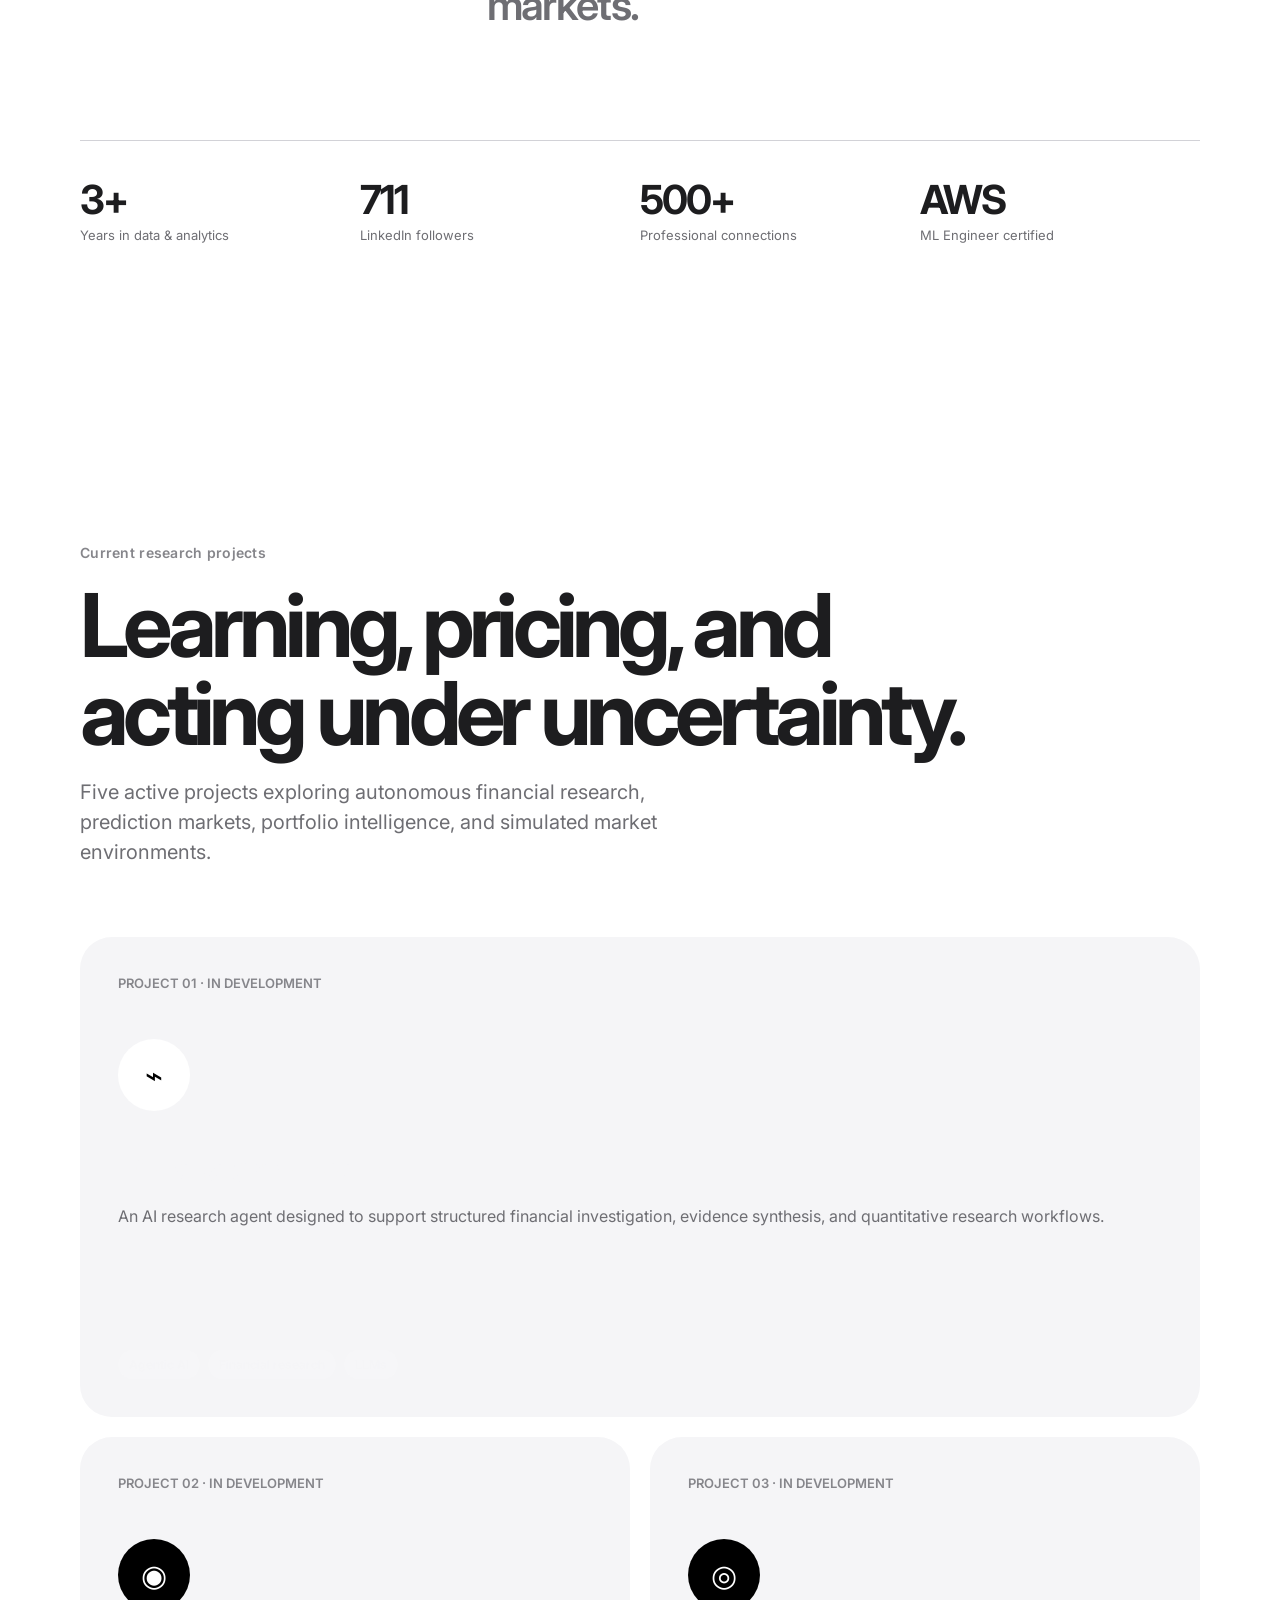
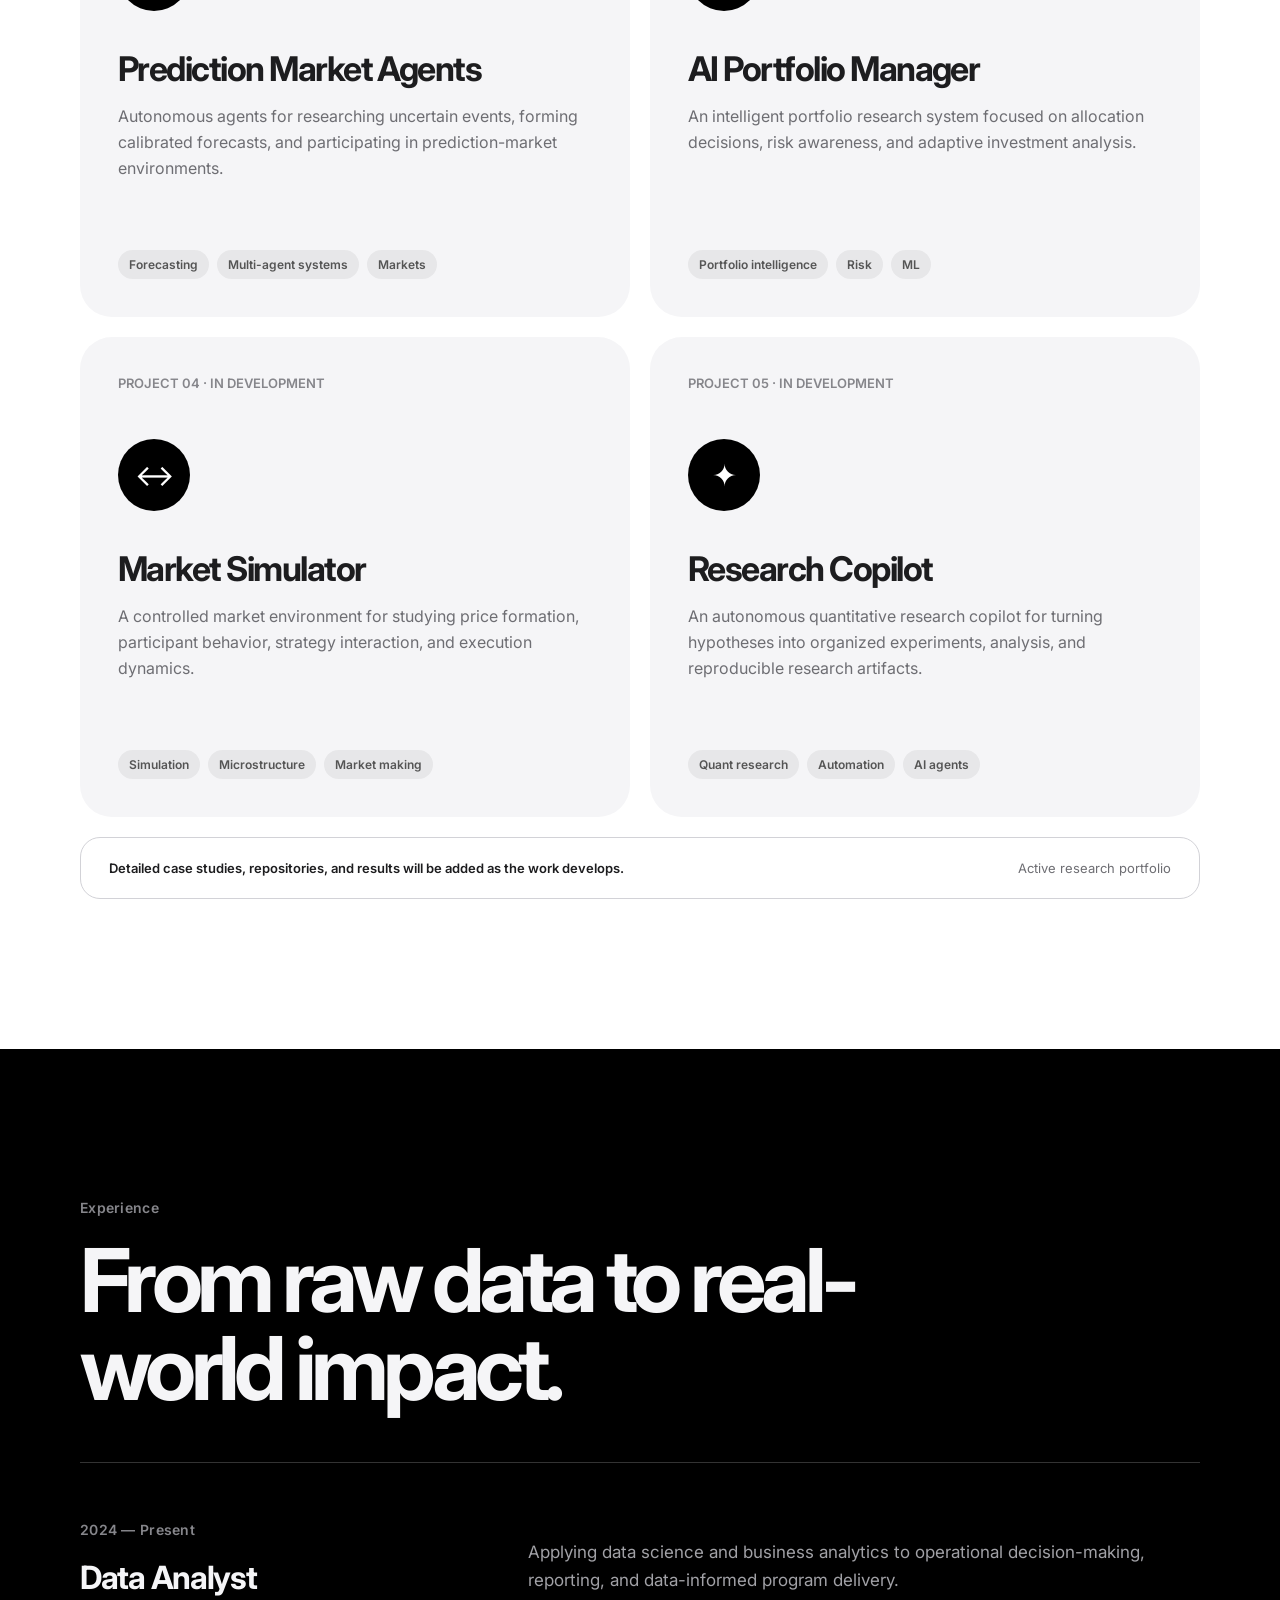
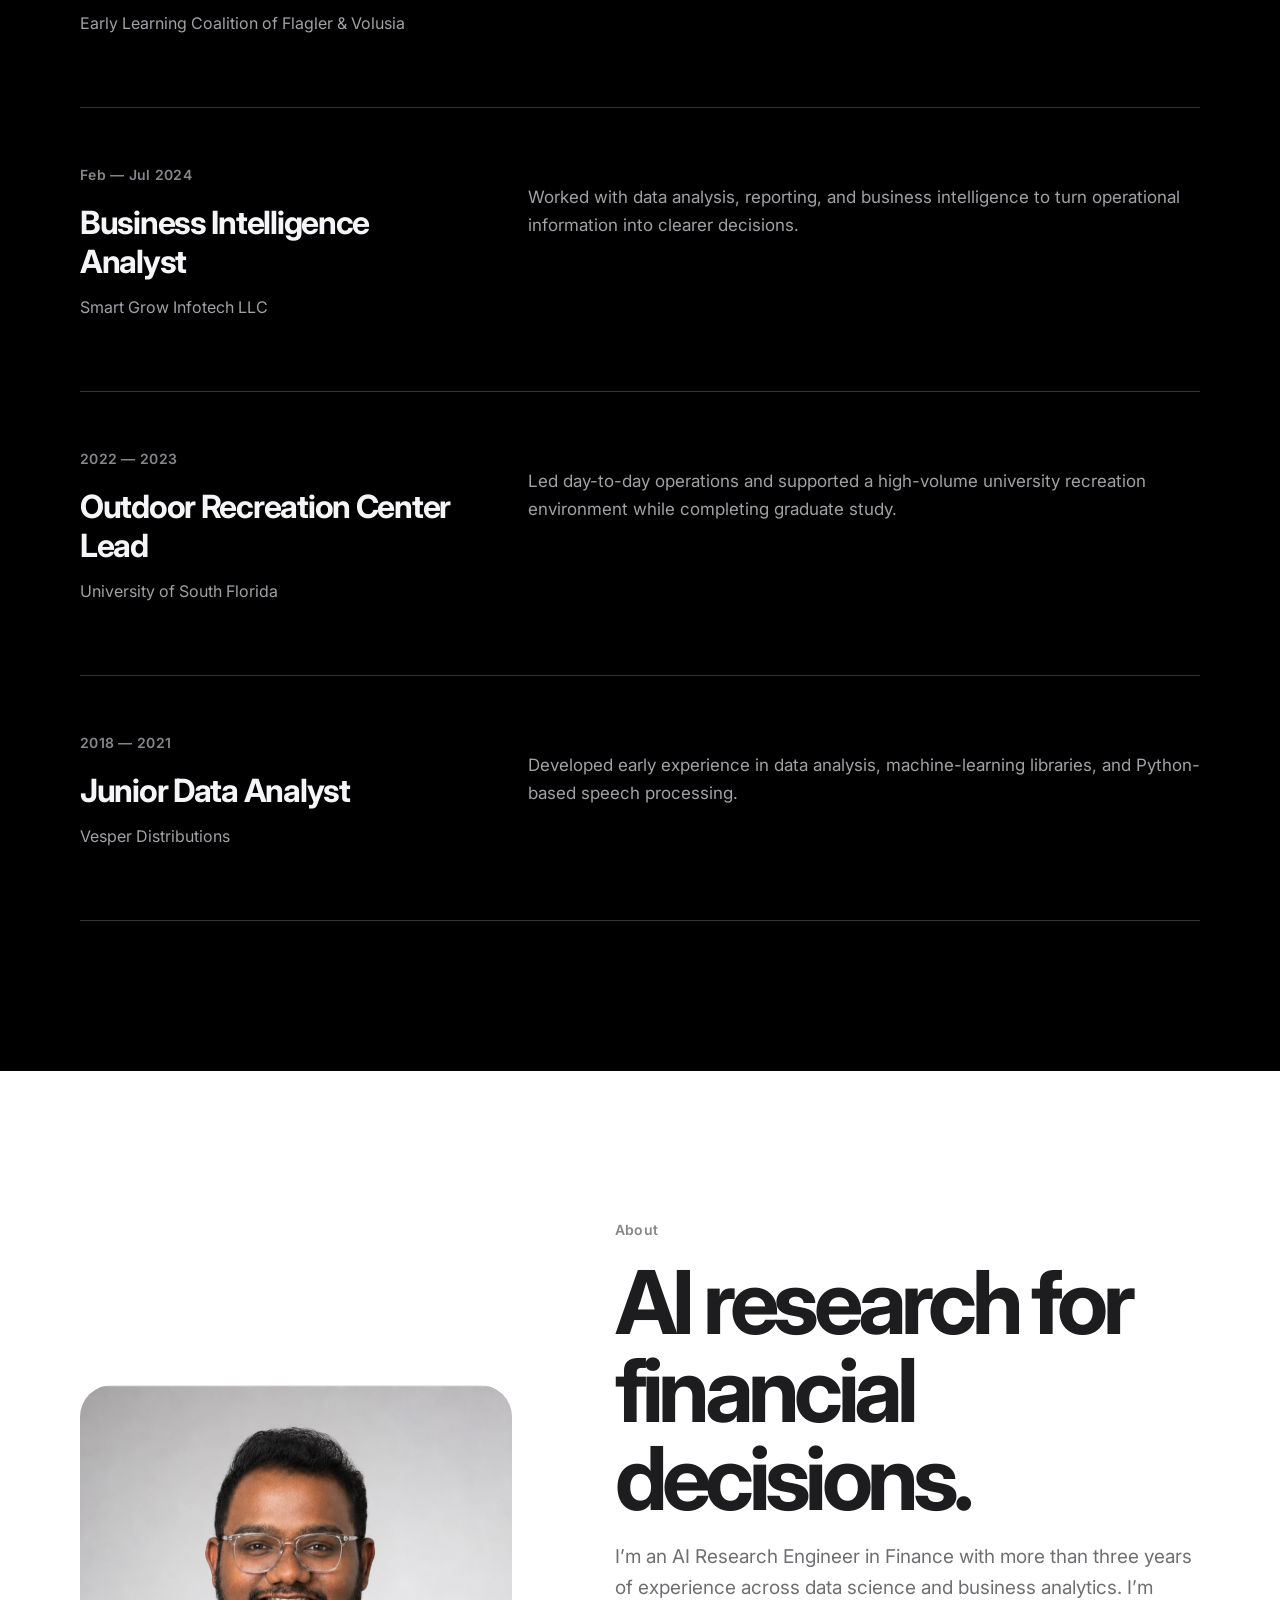
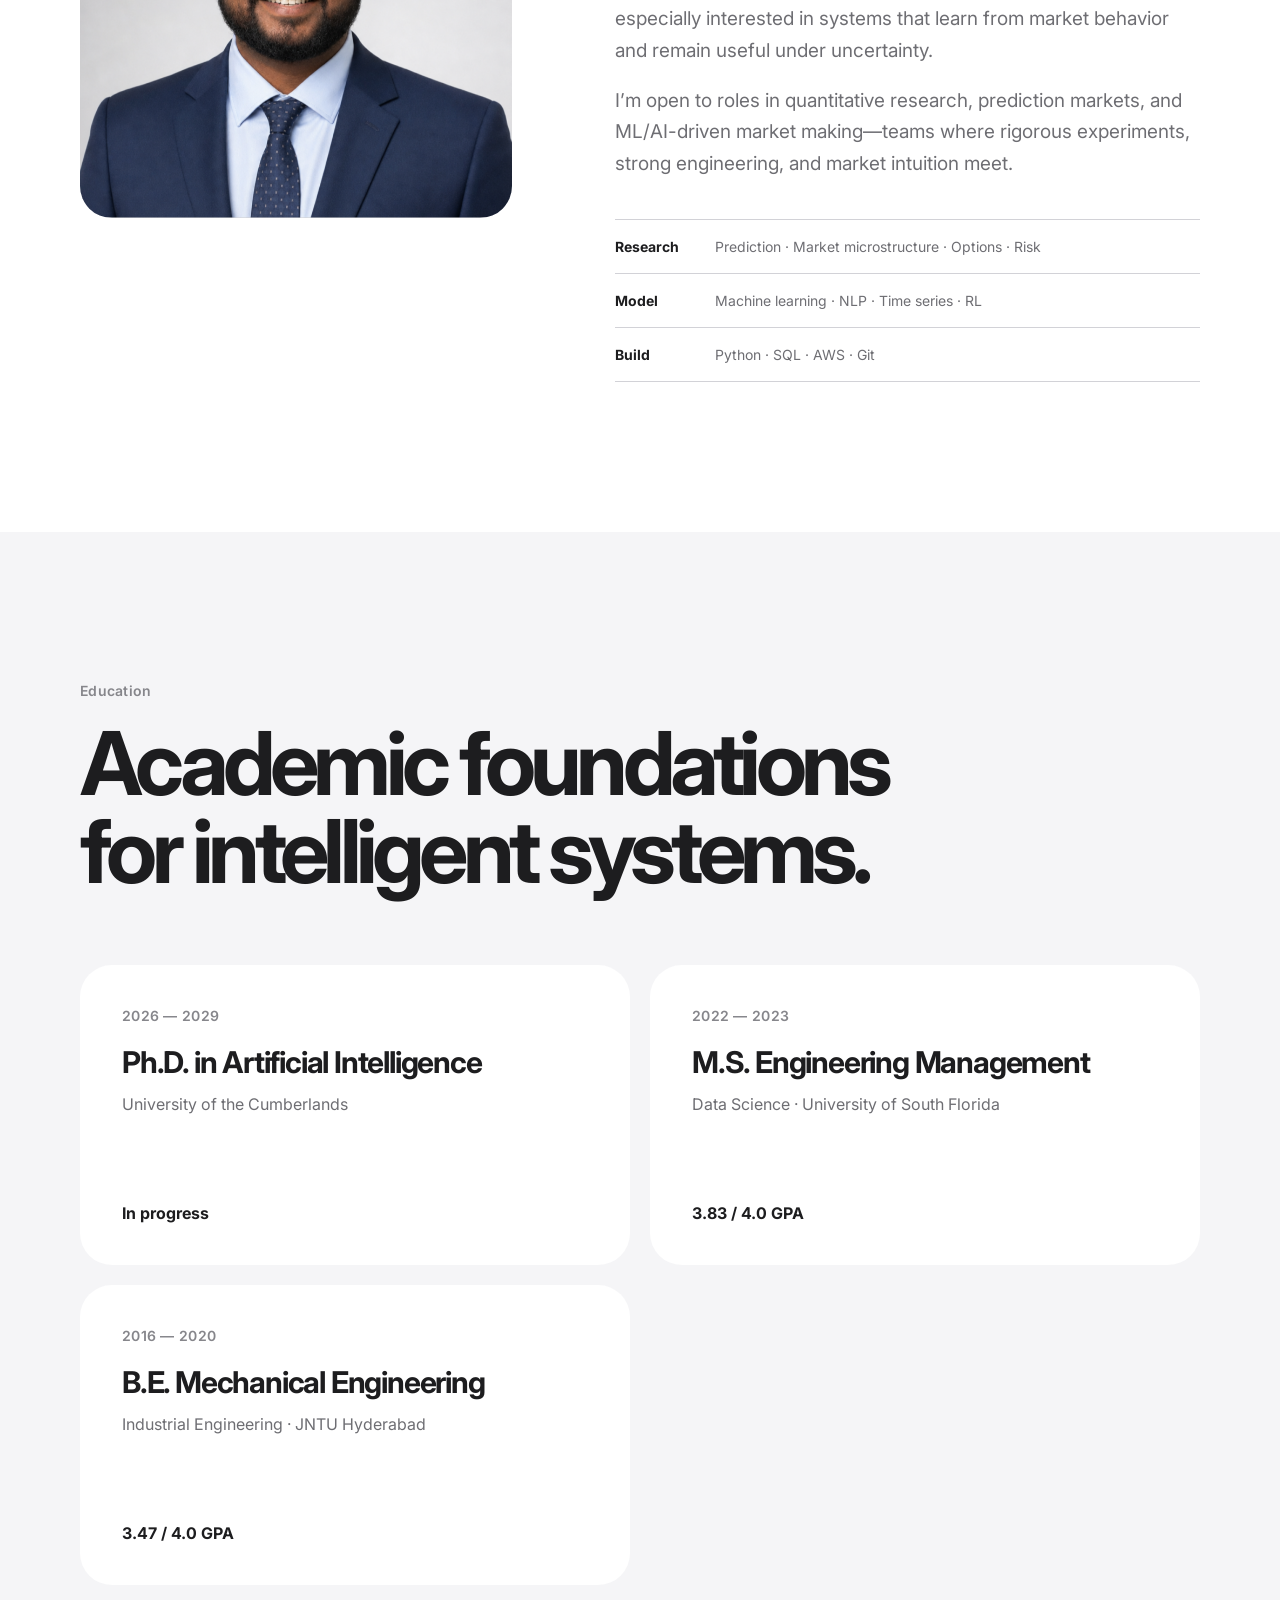
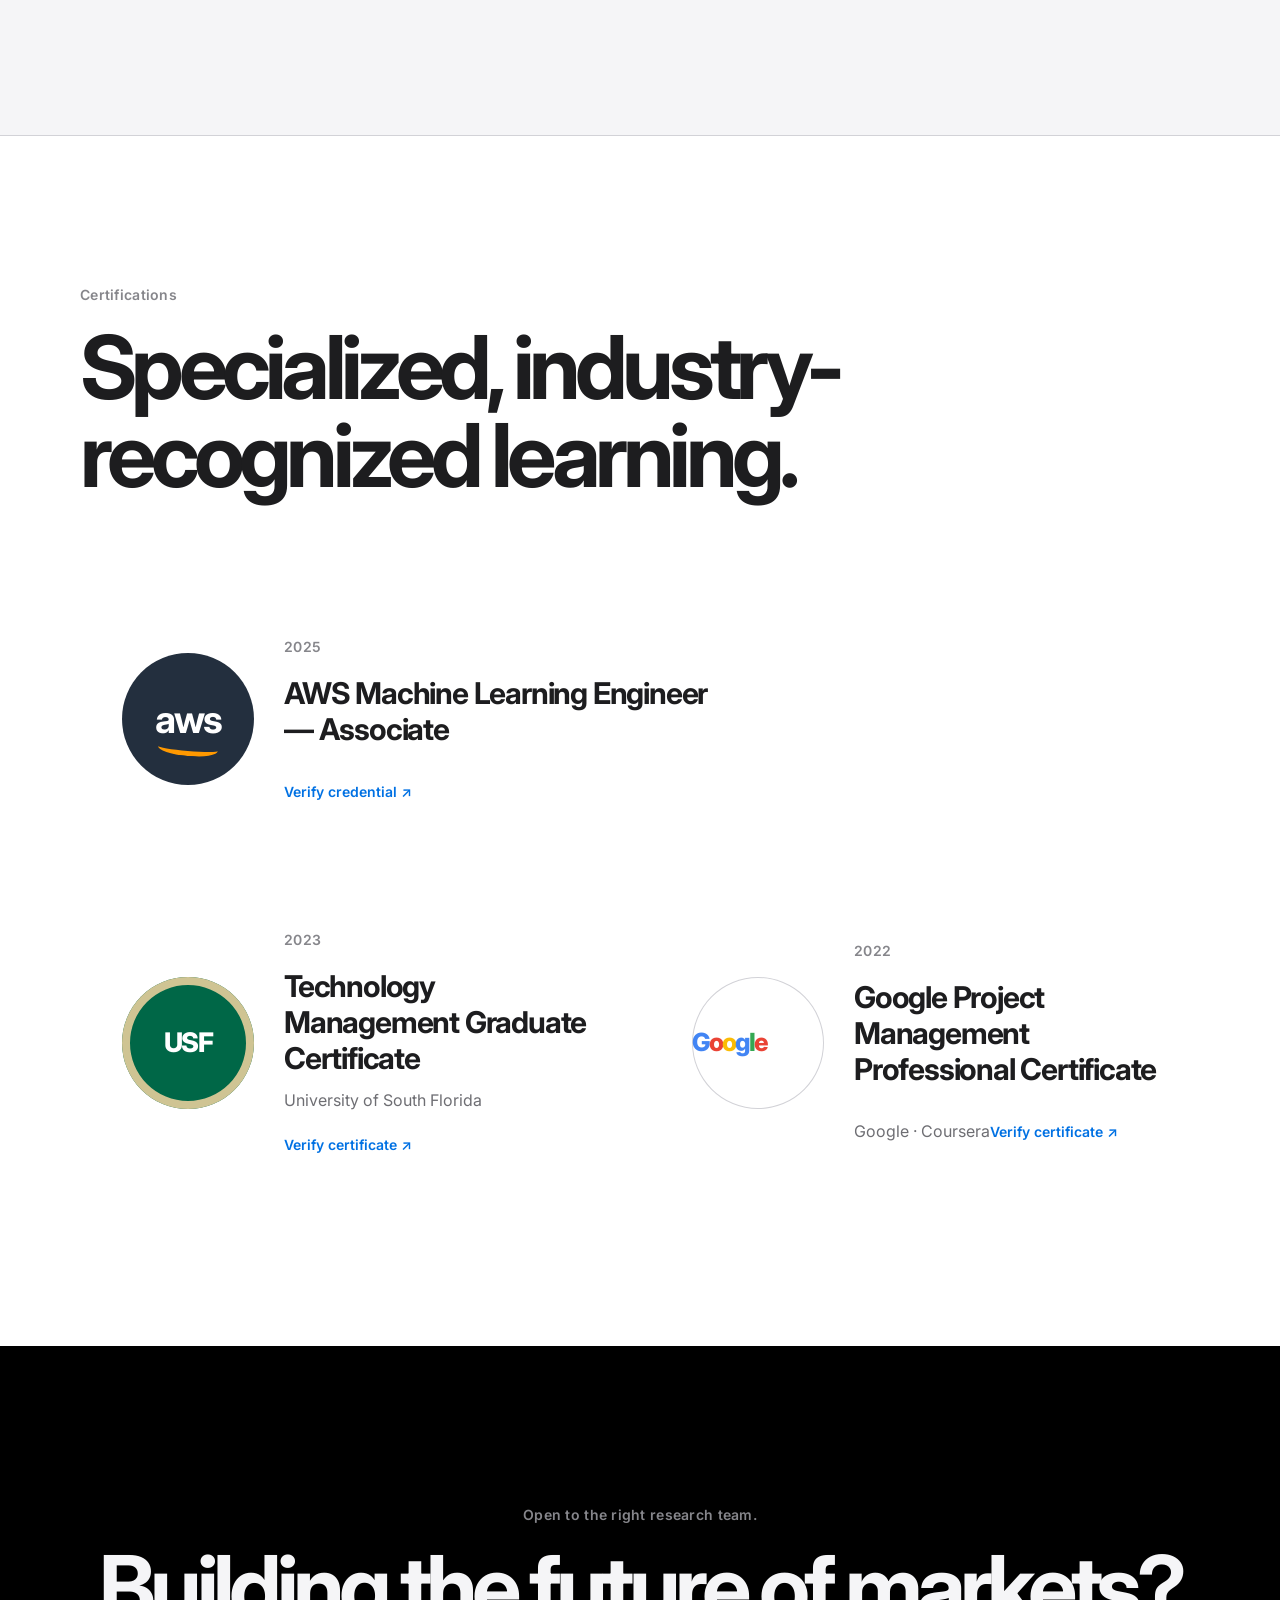
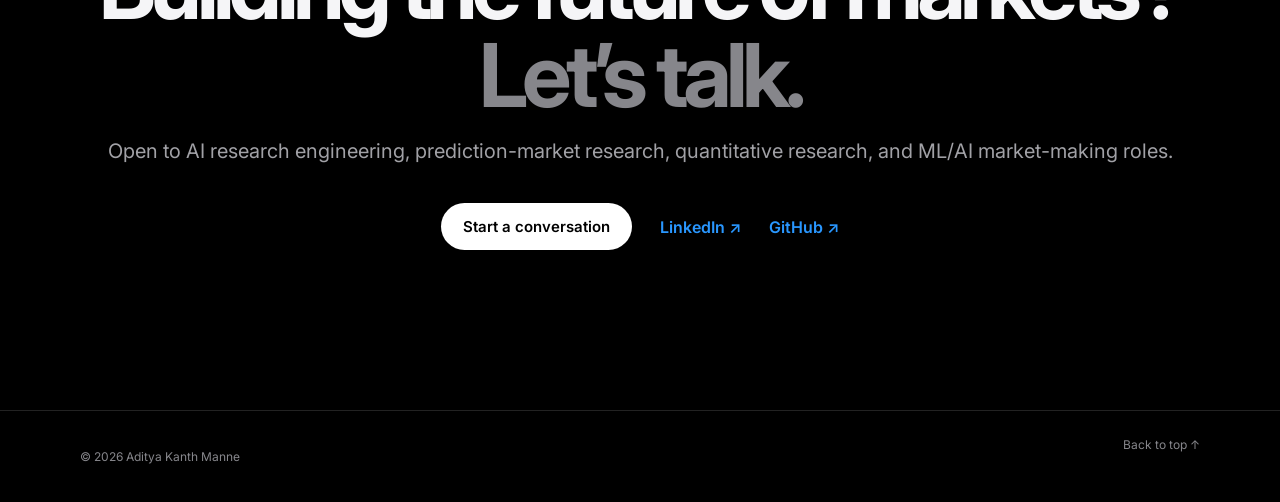
==== commit d8053886: "Create interactive strategy board portfolio hero" ====
--- a/index.html
+++ b/index.html
@@ -14,6 +14,7 @@
   <link href="https://fonts.googleapis.com/css2?family=Inter:wght@400;500;600;700;800&display=swap" rel="stylesheet">
   <link rel="stylesheet" href="portfolio.css">
   <link rel="stylesheet" href="research.css">
+  <link rel="stylesheet" href="strategy-board.css">
 </head>
 <body>
   <a class="skip-link" href="#main">Skip to content</a>
@@ -32,23 +33,66 @@
   </header>
 
   <main id="main">
-    <section class="hero section-dark">
-      <div class="hero-glow" aria-hidden="true"></div>
-      <div class="shell hero-inner reveal">
-        <p class="eyebrow">AI Research Engineer · Finance</p>
-        <h1>I build AI systems that <span>learn from markets.</span></h1>
-        <p class="hero-copy">I’m Aditya Kanth Manne. My research interests sit at the intersection of machine learning, market microstructure, prediction markets, and quantitative decision-making.</p>
-        <div class="hero-actions">
-          <a class="button button-primary" href="#work">Explore my research <span aria-hidden="true">↓</span></a>
-          <a class="text-link" href="assets/AdityaResume.pdf" target="_blank" rel="noreferrer">View résumé <span aria-hidden="true">↗</span></a>
+    <section class="hero strategy-world section-dark" aria-labelledby="strategy-title">
+      <canvas class="strategy-canvas" id="strategy-canvas" aria-hidden="true"></canvas>
+      <div class="strategy-noise" aria-hidden="true"></div>
+
+      <div class="strategy-title">
+        <p class="eyebrow">AI · Quantitative Finance · Game Theory</p>
+        <h1 id="strategy-title">Every market is a <span>strategic game.</span></h1>
+        <p>I’m Aditya. Move the agent across the board to explore my profile.</p>
+      </div>
+
+      <div class="strategy-status" aria-live="polite">
+        <span class="status-pulse" aria-hidden="true"></span>
+        <span id="strategy-status-text">Agent online · Choose your first move</span>
+      </div>
+
+      <nav class="strategy-map" aria-label="Interactive profile map">
+        <p>Profile map</p>
+        <button type="button" data-zone="about"><span>01</span>About</button>
+        <button type="button" data-zone="education"><span>02</span>Education</button>
+        <button type="button" data-zone="experience"><span>03</span>Experience</button>
+        <button type="button" data-zone="projects"><span>04</span>Projects</button>
+        <button type="button" data-zone="skills"><span>05</span>Skills</button>
+        <button type="button" data-zone="contact"><span>06</span>Contact</button>
+      </nav>
+
+      <aside class="strategy-panel is-open" id="strategy-panel" aria-live="polite" aria-label="Profile information">
+        <button class="panel-close" type="button" aria-label="Close profile panel">×</button>
+        <div class="panel-kicker"><span id="panel-number">00</span><span id="panel-category">PLAYER PROFILE</span></div>
+        <div class="panel-identity" id="panel-identity">
+          <img src="assets/images/AdityakanthManne.png" alt="" width="72" height="72">
+          <div><strong>Aditya Kanth Manne</strong><span>AI Research Engineer · Finance</span></div>
         </div>
-        <div class="hero-visual" aria-hidden="true">
-          <div class="orb orb-one"></div><div class="orb orb-two"></div>
-          <div class="metric-card metric-one"><span>Research</span><strong>Prediction</strong><small>markets & forecasting</small></div>
-          <div class="metric-card metric-two"><span>Systems</span><strong>Market Making</strong><small>with ML / AI</small></div>
-          <div class="metric-card metric-three"><span>Focus</span><strong>AI × Finance</strong><small>learning under uncertainty</small></div>
+        <h2 id="panel-title">Welcome to my strategy board.</h2>
+        <div class="panel-body" id="panel-body">
+          <p>I explore how intelligent agents can forecast uncertainty, understand markets, and make better strategic decisions.</p>
+          <div class="panel-tags"><span>Artificial Intelligence</span><span>Quant Finance</span><span>Game Theory</span></div>
+        </div>
+        <div class="panel-actions" id="panel-actions">
+          <button class="panel-move" type="button" data-zone="about">Make the first move <span>→</span></button>
+          <a href="assets/AdityaResume.pdf" target="_blank" rel="noreferrer">Résumé ↗</a>
+        </div>
+      </aside>
+
+      <div class="strategy-controls" aria-label="Move agent">
+        <p><span class="desktop-instruction">Use arrow keys or WASD</span><span class="mobile-instruction">Move the agent</span></p>
+        <div class="d-pad">
+          <button type="button" data-move="up" aria-label="Move up">↑</button>
+          <button type="button" data-move="left" aria-label="Move left">←</button>
+          <button type="button" data-move="down" aria-label="Move down">↓</button>
+          <button type="button" data-move="right" aria-label="Move right">→</button>
         </div>
       </div>
+
+      <div class="strategy-progress" aria-label="Profile discovery progress">
+        <span id="progress-count">0 / 6 discovered</span>
+        <div class="progress-track"><i id="progress-bar"></i></div>
+      </div>
+
+      <a class="classic-view" href="#work">View classic portfolio <span aria-hidden="true">↓</span></a>
+      <p class="sr-only" id="strategy-help">Use the arrow keys or WASD to move between profile areas. You can also use the Profile map buttons.</p>
     </section>
 
     <section class="intro section-light">
--- a/strategy-board.css
+++ b/strategy-board.css
@@ -0,0 +1,486 @@
+/* Interactive profile world */
+.sr-only {
+  position: absolute;
+  width: 1px;
+  height: 1px;
+  padding: 0;
+  margin: -1px;
+  overflow: hidden;
+  clip: rect(0, 0, 0, 0);
+  white-space: nowrap;
+  border: 0;
+}
+
+.strategy-world {
+  position: relative;
+  min-height: max(680px, 100svh);
+  isolation: isolate;
+  overflow: hidden;
+  background:
+    radial-gradient(circle at 50% 44%, rgba(72, 52, 164, .2), transparent 34%),
+    linear-gradient(180deg, #050509 0%, #080711 55%, #020205 100%);
+}
+
+.strategy-canvas,
+.strategy-noise {
+  position: absolute;
+  inset: 0;
+  width: 100%;
+  height: 100%;
+}
+
+.strategy-canvas {
+  z-index: 0;
+  cursor: crosshair;
+  touch-action: none;
+}
+
+.strategy-noise {
+  z-index: 1;
+  pointer-events: none;
+  opacity: .055;
+  background-image: url("data:image/svg+xml,%3Csvg viewBox='0 0 180 180' xmlns='http://www.w3.org/2000/svg'%3E%3Cfilter id='n'%3E%3CfeTurbulence type='fractalNoise' baseFrequency='.9' numOctaves='3' stitchTiles='stitch'/%3E%3C/filter%3E%3Crect width='100%25' height='100%25' filter='url(%23n)' opacity='.7'/%3E%3C/svg%3E");
+  mix-blend-mode: screen;
+}
+
+.strategy-title {
+  position: absolute;
+  z-index: 3;
+  top: clamp(94px, 13vh, 135px);
+  left: 50%;
+  width: min(720px, calc(100% - 420px));
+  transform: translateX(-50%);
+  text-align: center;
+  pointer-events: none;
+}
+
+.strategy-title .eyebrow {
+  margin-bottom: 13px;
+  color: #8e8e99;
+  font-size: 11px;
+  letter-spacing: .16em;
+  text-transform: uppercase;
+}
+
+.strategy-title h1 {
+  margin: 0;
+  font-size: clamp(42px, 5.4vw, 76px);
+  line-height: .96;
+  letter-spacing: -.065em;
+}
+
+.strategy-title h1 span {
+  display: block;
+  background: linear-gradient(100deg, #65b8ff, #9c87ff 47%, #ff7faa);
+  -webkit-background-clip: text;
+  background-clip: text;
+  color: transparent;
+}
+
+.strategy-title > p:last-child {
+  max-width: 530px;
+  margin: 18px auto 0;
+  color: #94949d;
+  font-size: 15px;
+  line-height: 1.5;
+}
+
+.strategy-status {
+  position: absolute;
+  z-index: 4;
+  top: 82px;
+  left: 24px;
+  display: flex;
+  align-items: center;
+  gap: 9px;
+  color: #8f8f9a;
+  font-family: ui-monospace, "SFMono-Regular", Menlo, monospace;
+  font-size: 10px;
+  letter-spacing: .04em;
+  text-transform: uppercase;
+}
+
+.status-pulse {
+  width: 7px;
+  height: 7px;
+  border-radius: 50%;
+  background: #78f6cb;
+  box-shadow: 0 0 14px #78f6cb;
+  animation: status-pulse 2s ease-in-out infinite;
+}
+
+@keyframes status-pulse {
+  50% { opacity: .35; box-shadow: 0 0 5px #78f6cb; }
+}
+
+.strategy-map {
+  position: absolute;
+  z-index: 5;
+  top: 50%;
+  left: 24px;
+  width: 154px;
+  padding: 14px;
+  transform: translateY(-40%);
+  border: 1px solid rgba(255,255,255,.1);
+  border-radius: 18px;
+  background: rgba(10, 10, 17, .7);
+  box-shadow: 0 22px 70px rgba(0,0,0,.34);
+  backdrop-filter: blur(18px);
+}
+
+.strategy-map p {
+  margin: 2px 8px 9px;
+  color: #686873;
+  font-family: ui-monospace, "SFMono-Regular", Menlo, monospace;
+  font-size: 9px;
+  letter-spacing: .13em;
+  text-transform: uppercase;
+}
+
+.strategy-map button {
+  display: flex;
+  width: 100%;
+  align-items: center;
+  gap: 10px;
+  padding: 9px 8px;
+  border: 0;
+  border-radius: 10px;
+  background: transparent;
+  color: #aaaab3;
+  font-size: 11px;
+  text-align: left;
+  cursor: pointer;
+  transition: color .2s, background .2s, transform .2s;
+}
+
+.strategy-map button span {
+  color: #555560;
+  font-family: ui-monospace, "SFMono-Regular", Menlo, monospace;
+  font-size: 8px;
+}
+
+.strategy-map button:hover,
+.strategy-map button:focus-visible,
+.strategy-map button.is-active {
+  color: #fff;
+  background: rgba(255,255,255,.07);
+  transform: translateX(2px);
+}
+
+.strategy-map button.is-visited span { color: #78f6cb; }
+
+.strategy-panel {
+  position: absolute;
+  z-index: 6;
+  top: 50%;
+  right: 24px;
+  width: min(350px, calc(100% - 48px));
+  max-height: calc(100% - 150px);
+  padding: 26px;
+  overflow: auto;
+  transform: translate(24px, -42%);
+  visibility: hidden;
+  opacity: 0;
+  border: 1px solid rgba(255,255,255,.12);
+  border-radius: 24px;
+  background: rgba(13, 13, 22, .83);
+  box-shadow: 0 32px 100px rgba(0,0,0,.55), inset 0 1px 0 rgba(255,255,255,.05);
+  backdrop-filter: blur(24px) saturate(140%);
+  transition: opacity .3s, transform .45s cubic-bezier(.2,.8,.2,1), visibility .3s;
+}
+
+.strategy-panel.is-open {
+  visibility: visible;
+  opacity: 1;
+  transform: translate(0, -42%);
+}
+
+.panel-close {
+  position: absolute;
+  top: 14px;
+  right: 14px;
+  display: grid;
+  width: 30px;
+  height: 30px;
+  padding: 0;
+  place-items: center;
+  border: 1px solid rgba(255,255,255,.12);
+  border-radius: 50%;
+  background: rgba(255,255,255,.04);
+  color: #9d9da8;
+  cursor: pointer;
+}
+
+.panel-kicker {
+  display: flex;
+  gap: 8px;
+  margin: 0 34px 20px 0;
+  color: #7e7e89;
+  font-family: ui-monospace, "SFMono-Regular", Menlo, monospace;
+  font-size: 9px;
+  letter-spacing: .11em;
+}
+
+#panel-number { color: #8e80ff; }
+
+.panel-identity {
+  display: flex;
+  align-items: center;
+  gap: 14px;
+  margin-bottom: 20px;
+  padding-bottom: 20px;
+  border-bottom: 1px solid rgba(255,255,255,.1);
+}
+
+.panel-identity[hidden] { display: none; }
+
+.panel-identity img {
+  width: 62px;
+  height: 62px;
+  border: 1px solid rgba(255,255,255,.15);
+  border-radius: 18px;
+  object-fit: cover;
+}
+
+.panel-identity strong,
+.panel-identity span { display: block; }
+.panel-identity strong { font-size: 14px; }
+.panel-identity span { margin-top: 5px; color: #858590; font-size: 10px; }
+
+.strategy-panel h2 {
+  margin: 0 0 14px;
+  font-size: 26px;
+  line-height: 1.05;
+  letter-spacing: -.045em;
+}
+
+.panel-body {
+  color: #a4a4ad;
+  font-size: 12px;
+  line-height: 1.55;
+}
+
+.panel-body p { margin: 0 0 13px; }
+.panel-body strong { color: #f2f2f5; font-weight: 600; }
+
+.panel-list,
+.panel-tags {
+  margin: 16px 0 0;
+  padding: 0;
+  list-style: none;
+}
+
+.panel-list li {
+  padding: 10px 0;
+  border-top: 1px solid rgba(255,255,255,.08);
+}
+
+.panel-list li span {
+  display: block;
+  margin-top: 3px;
+  color: #74747f;
+  font-size: 10px;
+}
+
+.panel-tags {
+  display: flex;
+  flex-wrap: wrap;
+  gap: 6px;
+}
+
+.panel-tags span {
+  padding: 6px 8px;
+  border: 1px solid rgba(255,255,255,.1);
+  border-radius: 999px;
+  background: rgba(255,255,255,.04);
+  color: #b2b2ba;
+  font-size: 9px;
+}
+
+.panel-actions {
+  display: flex;
+  align-items: center;
+  gap: 14px;
+  margin-top: 20px;
+}
+
+.panel-actions a,
+.panel-move {
+  color: #70aaff;
+  font-size: 10px;
+  font-weight: 700;
+}
+
+.panel-move {
+  padding: 9px 12px;
+  border: 0;
+  border-radius: 999px;
+  background: #087bea;
+  color: #fff;
+  cursor: pointer;
+}
+
+.strategy-controls {
+  position: absolute;
+  z-index: 5;
+  bottom: 28px;
+  left: 24px;
+  color: #73737e;
+  font-family: ui-monospace, "SFMono-Regular", Menlo, monospace;
+  text-align: center;
+}
+
+.strategy-controls p {
+  margin: 0 0 8px;
+  font-size: 8px;
+  letter-spacing: .08em;
+  text-transform: uppercase;
+}
+
+.d-pad {
+  display: grid;
+  grid-template-columns: repeat(3, 28px);
+  grid-template-rows: repeat(2, 28px);
+  gap: 4px;
+}
+
+.d-pad button {
+  display: grid;
+  padding: 0;
+  place-items: center;
+  border: 1px solid rgba(255,255,255,.12);
+  border-radius: 7px;
+  background: rgba(255,255,255,.05);
+  color: #aaaab3;
+  cursor: pointer;
+}
+
+.d-pad button:hover,
+.d-pad button:active { background: rgba(255,255,255,.14); color: #fff; }
+.d-pad [data-move="up"] { grid-column: 2; }
+.d-pad [data-move="left"] { grid-column: 1; grid-row: 2; }
+.d-pad [data-move="down"] { grid-column: 2; grid-row: 2; }
+.d-pad [data-move="right"] { grid-column: 3; grid-row: 2; }
+.mobile-instruction { display: none; }
+
+.strategy-progress {
+  position: absolute;
+  z-index: 4;
+  right: 24px;
+  bottom: 32px;
+  width: 168px;
+  color: #797984;
+  font-family: ui-monospace, "SFMono-Regular", Menlo, monospace;
+  font-size: 8px;
+  letter-spacing: .07em;
+  text-transform: uppercase;
+}
+
+.progress-track {
+  height: 2px;
+  margin-top: 8px;
+  overflow: hidden;
+  background: rgba(255,255,255,.1);
+}
+
+.progress-track i {
+  display: block;
+  width: 0;
+  height: 100%;
+  background: linear-gradient(90deg, #57b7ff, #9d7cff, #ff7ca8);
+  box-shadow: 0 0 10px #9d7cff;
+  transition: width .5s ease;
+}
+
+.classic-view {
+  position: absolute;
+  z-index: 5;
+  bottom: 28px;
+  left: 50%;
+  padding: 9px 14px;
+  transform: translateX(-50%);
+  border: 1px solid rgba(255,255,255,.1);
+  border-radius: 999px;
+  background: rgba(0,0,0,.25);
+  color: #898993;
+  font-size: 9px;
+  backdrop-filter: blur(12px);
+  transition: color .2s, border-color .2s;
+}
+
+.classic-view:hover { color: #fff; border-color: rgba(255,255,255,.3); }
+
+@media (max-width: 980px) {
+  .strategy-title {
+    width: min(620px, calc(100% - 220px));
+  }
+  .strategy-panel { width: 300px; padding: 22px; }
+  .strategy-map { width: 132px; }
+}
+
+@media (max-width: 760px) {
+  .strategy-world { min-height: max(800px, 100svh); }
+  .strategy-title {
+    top: 92px;
+    width: calc(100% - 32px);
+  }
+  .strategy-title h1 { font-size: clamp(40px, 12.2vw, 58px); }
+  .strategy-title > p:last-child { max-width: 340px; font-size: 13px; }
+  .strategy-status { top: 68px; left: 16px; font-size: 8px; }
+  .strategy-map {
+    top: 286px;
+    left: 16px;
+    display: flex;
+    width: calc(100% - 32px);
+    padding: 7px;
+    overflow-x: auto;
+    transform: none;
+    border-radius: 14px;
+    scrollbar-width: none;
+  }
+  .strategy-map::-webkit-scrollbar { display: none; }
+  .strategy-map p { display: none; }
+  .strategy-map button {
+    flex: 0 0 auto;
+    width: auto;
+    padding: 8px 9px;
+  }
+  .strategy-map button span { display: none; }
+  .strategy-map button:hover,
+  .strategy-map button:focus-visible,
+  .strategy-map button.is-active { transform: none; }
+  .strategy-panel,
+  .strategy-panel.is-open {
+    top: auto;
+    right: 16px;
+    bottom: 106px;
+    width: calc(100% - 32px);
+    max-height: 350px;
+    padding: 20px;
+    transform: translateY(18px);
+  }
+  .strategy-panel.is-open { transform: none; }
+  .panel-identity { display: none; }
+  .strategy-panel h2 { padding-right: 24px; font-size: 22px; }
+  .panel-list li { padding: 7px 0; }
+  .strategy-controls { bottom: 19px; left: 16px; }
+  .desktop-instruction { display: none; }
+  .mobile-instruction { display: inline; }
+  .d-pad { grid-template-columns: repeat(3, 34px); grid-template-rows: repeat(2, 32px); }
+  .strategy-progress { right: 16px; bottom: 28px; width: 130px; }
+  .classic-view { display: none; }
+}
+
+@media (max-width: 420px) {
+  .strategy-world { min-height: max(800px, 100svh); }
+  .strategy-map { top: 294px; }
+  .strategy-title h1 { font-size: 46px; }
+  .strategy-panel,
+  .strategy-panel.is-open { max-height: 330px; }
+}
+
+@media (prefers-reduced-motion: reduce) {
+  .status-pulse { animation: none; }
+  .strategy-panel,
+  .progress-track i { transition: none; }
+}
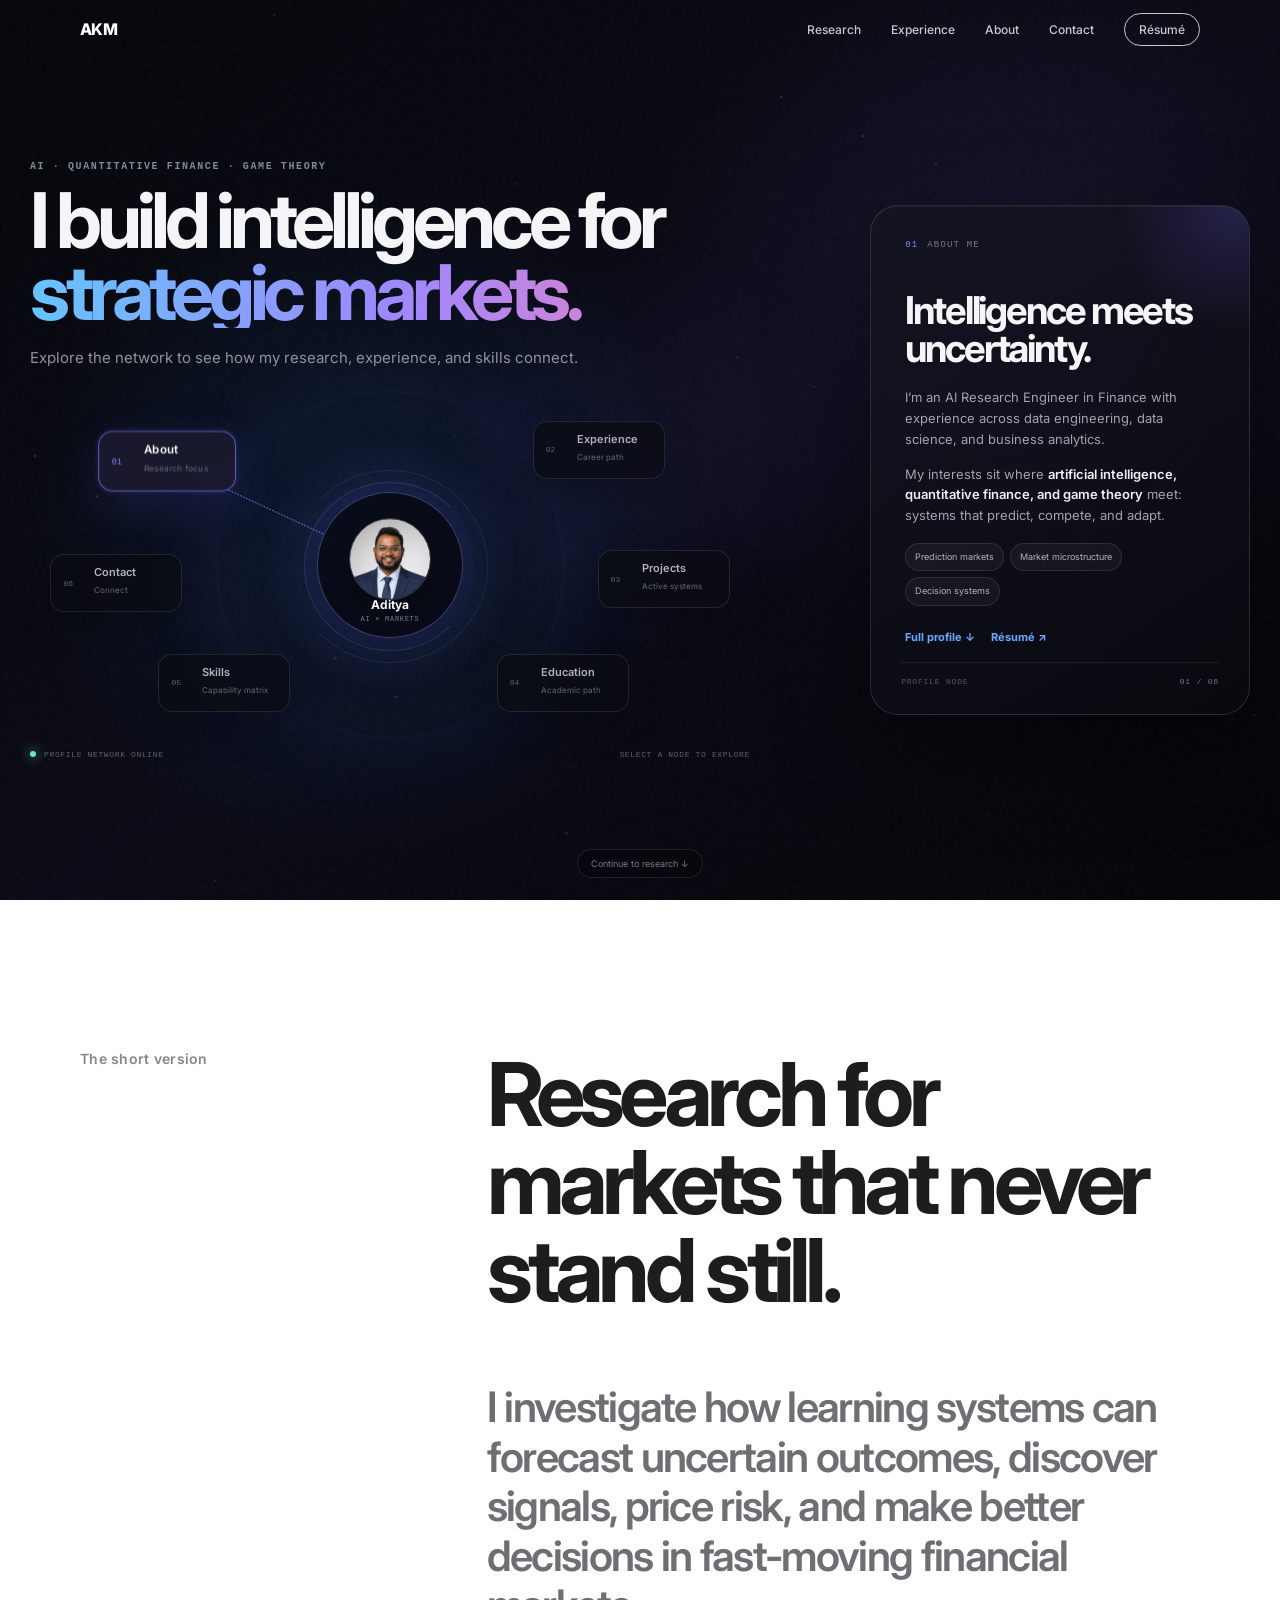
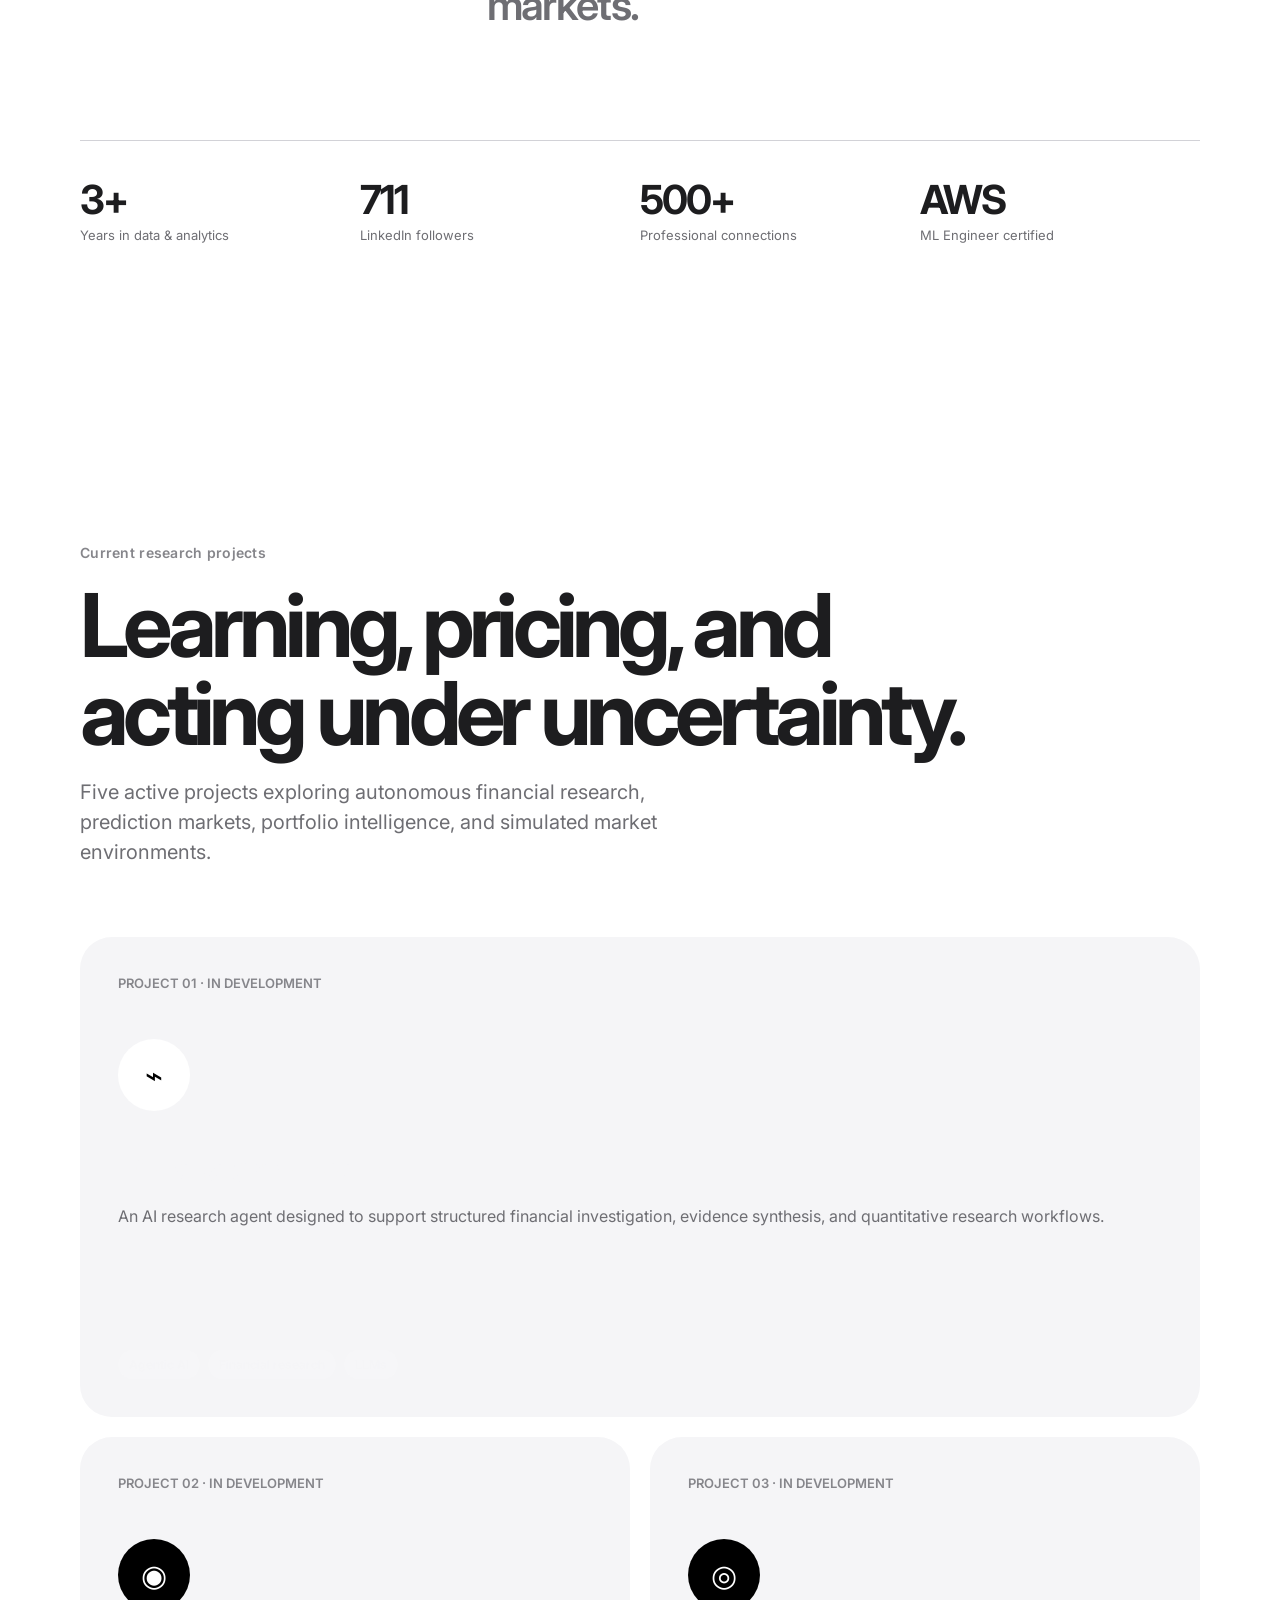
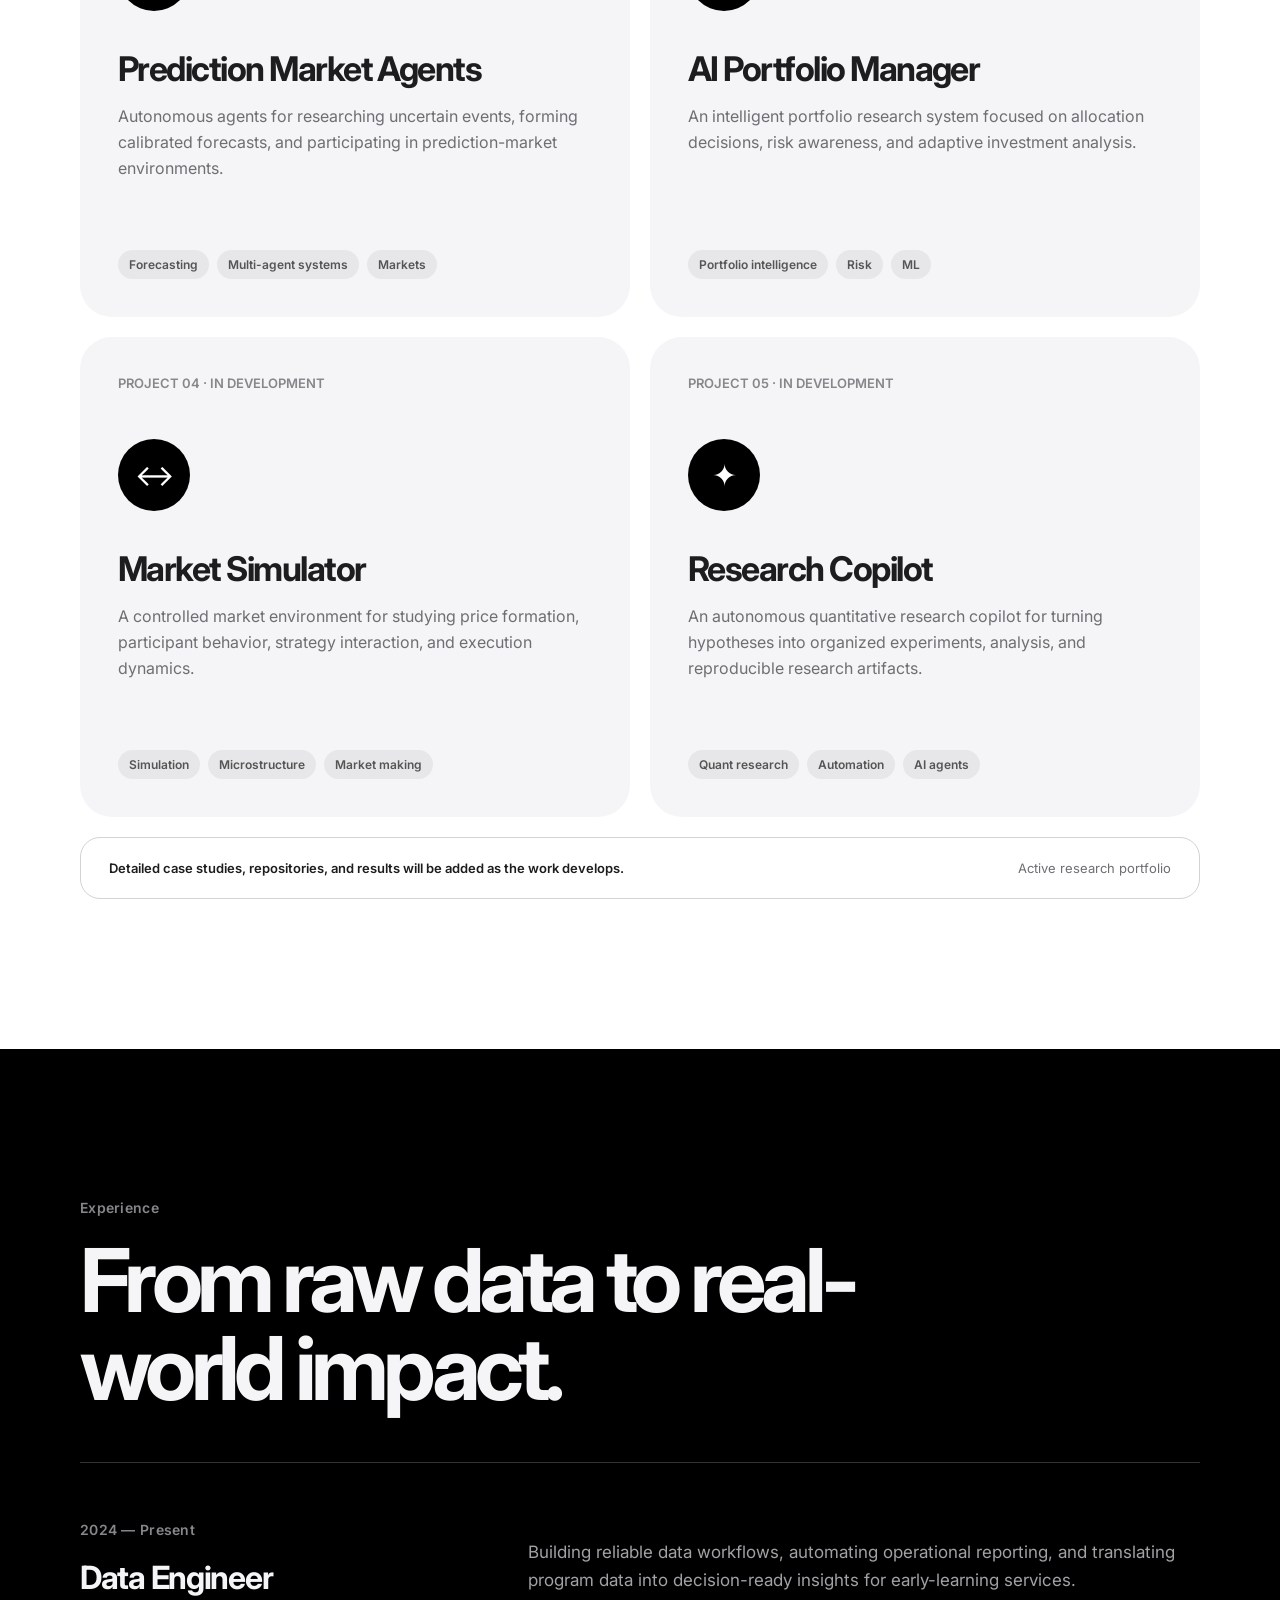
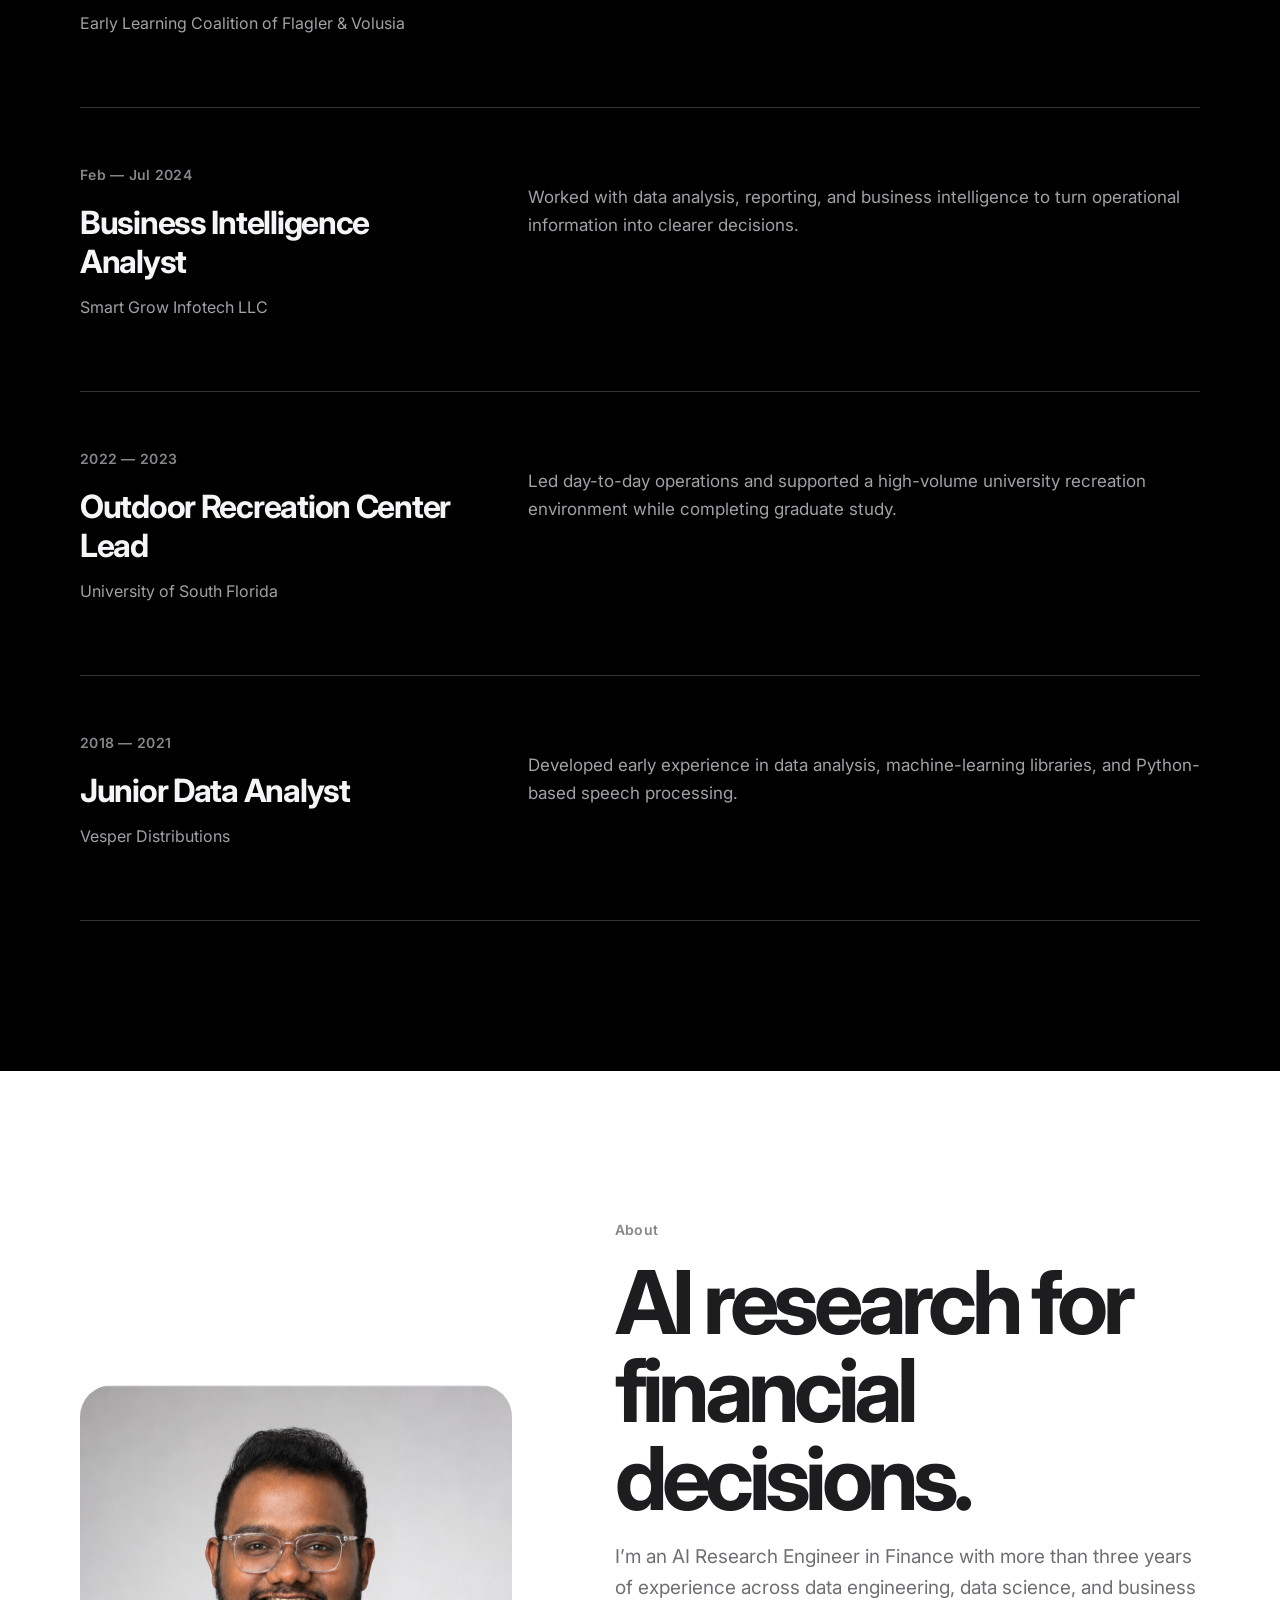
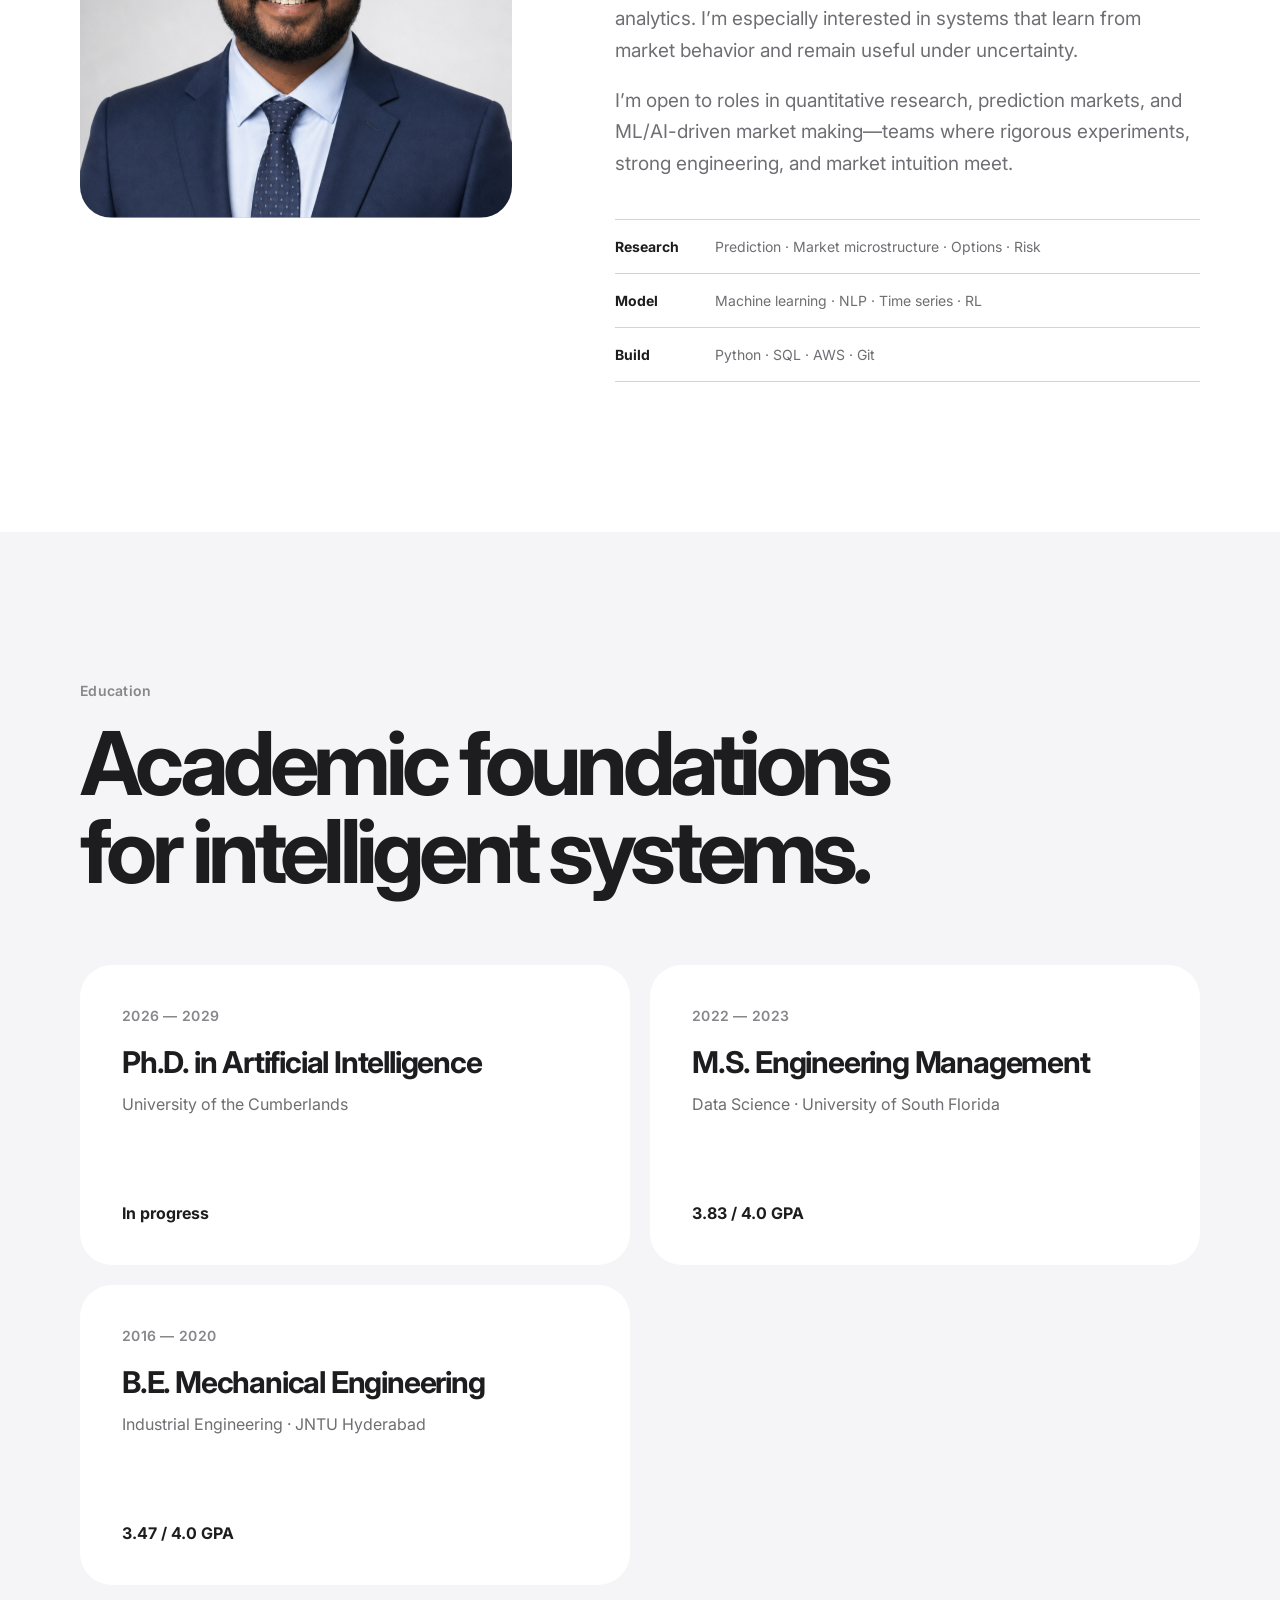
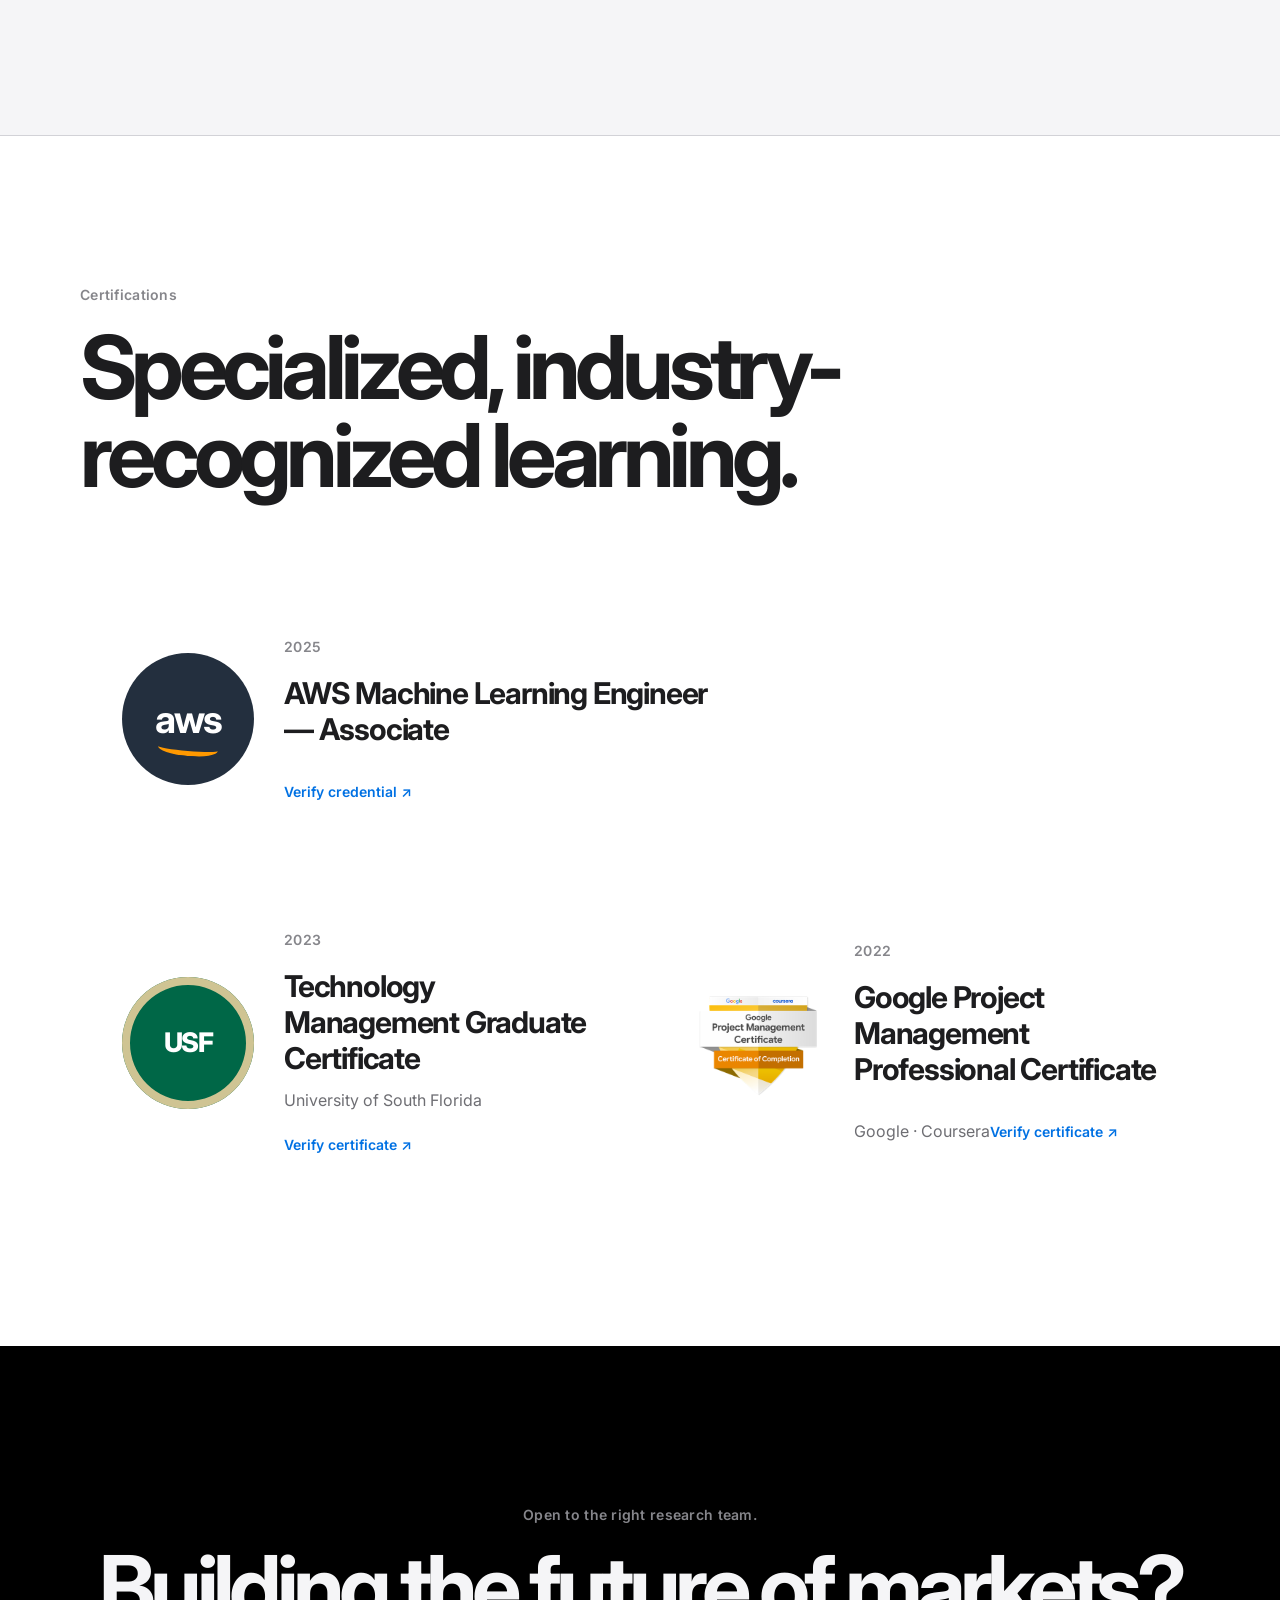
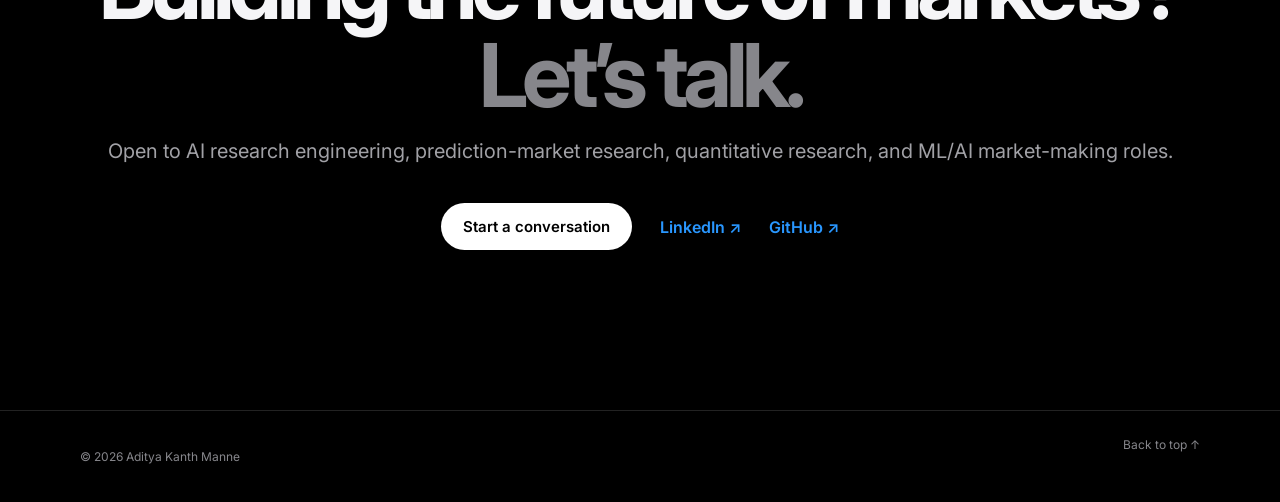
==== commit 9df2c8af: "Redesign portfolio profile experience" ====
--- a/index.html
+++ b/index.html
@@ -14,7 +14,7 @@
   <link href="https://fonts.googleapis.com/css2?family=Inter:wght@400;500;600;700;800&display=swap" rel="stylesheet">
   <link rel="stylesheet" href="portfolio.css">
   <link rel="stylesheet" href="research.css">
-  <link rel="stylesheet" href="strategy-board.css">
+  <link rel="stylesheet" href="intelligence-network.css">
 </head>
 <body>
   <a class="skip-link" href="#main">Skip to content</a>
@@ -33,66 +33,68 @@
   </header>
 
   <main id="main">
-    <section class="hero strategy-world section-dark" aria-labelledby="strategy-title">
-      <canvas class="strategy-canvas" id="strategy-canvas" aria-hidden="true"></canvas>
-      <div class="strategy-noise" aria-hidden="true"></div>
+    <section class="hero intelligence-world section-dark" aria-labelledby="intelligence-title">
+      <canvas class="intelligence-canvas" id="intelligence-canvas" aria-hidden="true"></canvas>
+      <div class="intelligence-noise" aria-hidden="true"></div>
 
-      <div class="strategy-title">
-        <p class="eyebrow">AI · Quantitative Finance · Game Theory</p>
-        <h1 id="strategy-title">Every market is a <span>strategic game.</span></h1>
-        <p>I’m Aditya. Move the agent across the board to explore my profile.</p>
+      <div class="intelligence-shell">
+        <div class="intelligence-main">
+          <div class="intelligence-copy">
+            <p class="eyebrow">AI · Quantitative Finance · Game Theory</p>
+            <h1 id="intelligence-title">I build intelligence for <span>strategic markets.</span></h1>
+            <p>Explore the network to see how my research, experience, and skills connect.</p>
+          </div>
+
+          <div class="network-stage" aria-label="Interactive profile network">
+            <svg class="network-links" viewBox="0 0 100 100" preserveAspectRatio="none" aria-hidden="true">
+              <path data-link="about" d="M50 50 L19 22"></path>
+              <path data-link="experience" d="M50 50 L79 19"></path>
+              <path data-link="projects" d="M50 50 L88 54"></path>
+              <path data-link="education" d="M50 50 L74 82"></path>
+              <path data-link="skills" d="M50 50 L27 82"></path>
+              <path data-link="contact" d="M50 50 L12 55"></path>
+            </svg>
+
+            <div class="network-core" aria-label="Aditya Kanth Manne profile core">
+              <span class="core-orbit orbit-one" aria-hidden="true"></span>
+              <span class="core-orbit orbit-two" aria-hidden="true"></span>
+              <img src="assets/images/AdityakanthManne.png" alt="Aditya Kanth Manne" width="120" height="120">
+              <div><strong>Aditya</strong><span>AI × Markets</span></div>
+            </div>
+
+            <nav class="network-nodes" aria-label="Profile sections">
+              <button type="button" data-node="about"><i>01</i><strong>About</strong><span>Research focus</span></button>
+              <button type="button" data-node="experience"><i>02</i><strong>Experience</strong><span>Career path</span></button>
+              <button type="button" data-node="projects"><i>03</i><strong>Projects</strong><span>Active systems</span></button>
+              <button type="button" data-node="education"><i>04</i><strong>Education</strong><span>Academic path</span></button>
+              <button type="button" data-node="skills"><i>05</i><strong>Skills</strong><span>Capability matrix</span></button>
+              <button type="button" data-node="contact"><i>06</i><strong>Contact</strong><span>Connect</span></button>
+            </nav>
+          </div>
+
+          <div class="network-legend" aria-live="polite">
+            <span><i class="legend-dot"></i>Profile network online</span>
+            <span id="network-status">Select a node to explore</span>
+          </div>
+        </div>
+
+        <aside class="intelligence-panel" id="intelligence-panel" aria-live="polite" aria-label="Profile information">
+          <div class="panel-kicker"><span id="panel-number">01</span><span id="panel-category">ABOUT ME</span></div>
+          <h2 id="panel-title">Intelligence meets uncertainty.</h2>
+          <div class="panel-body" id="panel-body">
+            <p>I’m an AI Research Engineer in Finance with experience across data engineering, data science, and business analytics.</p>
+            <p>My interests sit where <strong>artificial intelligence, quantitative finance, and game theory</strong> meet.</p>
+            <div class="panel-tags"><span>Prediction markets</span><span>Market microstructure</span><span>Decision systems</span></div>
+          </div>
+          <div class="panel-actions" id="panel-actions">
+            <a href="#about">Full profile ↓</a>
+            <a href="assets/AdityaResume.pdf" target="_blank" rel="noreferrer">Résumé ↗</a>
+          </div>
+          <div class="panel-index" aria-hidden="true"><span>PROFILE NODE</span><strong id="panel-index-value">01 / 06</strong></div>
+        </aside>
       </div>
 
-      <div class="strategy-status" aria-live="polite">
-        <span class="status-pulse" aria-hidden="true"></span>
-        <span id="strategy-status-text">Agent online · Choose your first move</span>
-      </div>
-
-      <nav class="strategy-map" aria-label="Interactive profile map">
-        <p>Profile map</p>
-        <button type="button" data-zone="about"><span>01</span>About</button>
-        <button type="button" data-zone="education"><span>02</span>Education</button>
-        <button type="button" data-zone="experience"><span>03</span>Experience</button>
-        <button type="button" data-zone="projects"><span>04</span>Projects</button>
-        <button type="button" data-zone="skills"><span>05</span>Skills</button>
-        <button type="button" data-zone="contact"><span>06</span>Contact</button>
-      </nav>
-
-      <aside class="strategy-panel is-open" id="strategy-panel" aria-live="polite" aria-label="Profile information">
-        <button class="panel-close" type="button" aria-label="Close profile panel">×</button>
-        <div class="panel-kicker"><span id="panel-number">00</span><span id="panel-category">PLAYER PROFILE</span></div>
-        <div class="panel-identity" id="panel-identity">
-          <img src="assets/images/AdityakanthManne.png" alt="" width="72" height="72">
-          <div><strong>Aditya Kanth Manne</strong><span>AI Research Engineer · Finance</span></div>
-        </div>
-        <h2 id="panel-title">Welcome to my strategy board.</h2>
-        <div class="panel-body" id="panel-body">
-          <p>I explore how intelligent agents can forecast uncertainty, understand markets, and make better strategic decisions.</p>
-          <div class="panel-tags"><span>Artificial Intelligence</span><span>Quant Finance</span><span>Game Theory</span></div>
-        </div>
-        <div class="panel-actions" id="panel-actions">
-          <button class="panel-move" type="button" data-zone="about">Make the first move <span>→</span></button>
-          <a href="assets/AdityaResume.pdf" target="_blank" rel="noreferrer">Résumé ↗</a>
-        </div>
-      </aside>
-
-      <div class="strategy-controls" aria-label="Move agent">
-        <p><span class="desktop-instruction">Use arrow keys or WASD</span><span class="mobile-instruction">Move the agent</span></p>
-        <div class="d-pad">
-          <button type="button" data-move="up" aria-label="Move up">↑</button>
-          <button type="button" data-move="left" aria-label="Move left">←</button>
-          <button type="button" data-move="down" aria-label="Move down">↓</button>
-          <button type="button" data-move="right" aria-label="Move right">→</button>
-        </div>
-      </div>
-
-      <div class="strategy-progress" aria-label="Profile discovery progress">
-        <span id="progress-count">0 / 6 discovered</span>
-        <div class="progress-track"><i id="progress-bar"></i></div>
-      </div>
-
-      <a class="classic-view" href="#work">View classic portfolio <span aria-hidden="true">↓</span></a>
-      <p class="sr-only" id="strategy-help">Use the arrow keys or WASD to move between profile areas. You can also use the Profile map buttons.</p>
+      <a class="classic-view" href="#work">Continue to research <span aria-hidden="true">↓</span></a>
     </section>
 
     <section class="intro section-light">
@@ -128,7 +130,7 @@
     <section class="experience section-dark" id="experience">
       <div class="shell section-heading reveal"><p class="section-label">Experience</p><h2>From raw data to real-world impact.</h2></div>
       <div class="shell timeline">
-        <article class="timeline-item reveal"><div><p class="timeline-date">2024 — Present</p><h3>Data Analyst</h3><p class="company">Early Learning Coalition of Flagler & Volusia</p></div><div><p>Applying data science and business analytics to operational decision-making, reporting, and data-informed program delivery.</p></div></article>
+        <article class="timeline-item reveal"><div><p class="timeline-date">2024 — Present</p><h3>Data Engineer</h3><p class="company">Early Learning Coalition of Flagler & Volusia</p></div><div><p>Building reliable data workflows, automating operational reporting, and translating program data into decision-ready insights for early-learning services.</p></div></article>
         <article class="timeline-item reveal"><div><p class="timeline-date">Feb — Jul 2024</p><h3>Business Intelligence Analyst</h3><p class="company">Smart Grow Infotech LLC</p></div><div><p>Worked with data analysis, reporting, and business intelligence to turn operational information into clearer decisions.</p></div></article>
         <article class="timeline-item reveal"><div><p class="timeline-date">2022 — 2023</p><h3>Outdoor Recreation Center Lead</h3><p class="company">University of South Florida</p></div><div><p>Led day-to-day operations and supported a high-volume university recreation environment while completing graduate study.</p></div></article>
         <article class="timeline-item reveal"><div><p class="timeline-date">2018 — 2021</p><h3>Junior Data Analyst</h3><p class="company">Vesper Distributions</p></div><div><p>Developed early experience in data analysis, machine-learning libraries, and Python-based speech processing.</p></div></article>
@@ -138,7 +140,7 @@
     <section class="about section-light" id="about">
       <div class="shell about-grid">
         <div class="portrait-wrap reveal"><img src="assets/images/AdityakanthManne.png" alt="Aditya Kanth Manne" loading="lazy"></div>
-        <div class="about-copy reveal"><p class="section-label">About</p><h2>AI research for financial decisions.</h2><p>I’m an AI Research Engineer in Finance with more than three years of experience across data science and business analytics. I’m especially interested in systems that learn from market behavior and remain useful under uncertainty.</p><p>I’m open to roles in quantitative research, prediction markets, and ML/AI-driven market making—teams where rigorous experiments, strong engineering, and market intuition meet.</p><div class="skill-groups"><div><strong>Research</strong><span>Prediction · Market microstructure · Options · Risk</span></div><div><strong>Model</strong><span>Machine learning · NLP · Time series · RL</span></div><div><strong>Build</strong><span>Python · SQL · AWS · Git</span></div></div></div>
+        <div class="about-copy reveal"><p class="section-label">About</p><h2>AI research for financial decisions.</h2><p>I’m an AI Research Engineer in Finance with more than three years of experience across data engineering, data science, and business analytics. I’m especially interested in systems that learn from market behavior and remain useful under uncertainty.</p><p>I’m open to roles in quantitative research, prediction markets, and ML/AI-driven market making—teams where rigorous experiments, strong engineering, and market intuition meet.</p><div class="skill-groups"><div><strong>Research</strong><span>Prediction · Market microstructure · Options · Risk</span></div><div><strong>Model</strong><span>Machine learning · NLP · Time series · RL</span></div><div><strong>Build</strong><span>Python · SQL · AWS · Git</span></div></div></div>
       </div>
     </section>
 
@@ -156,7 +158,7 @@
       <div class="shell certification-grid">
         <article class="credential cert-card reveal"><div class="cert-mark aws-mark" role="img" aria-label="Amazon Web Services">aws<span></span></div><div><p>2025</p><h3>AWS Machine Learning Engineer — Associate</h3><a href="https://www.credly.com/badges/4bb6cfda-81a1-4c8b-b867-775bef4367dd/public_url" target="_blank" rel="noreferrer">Verify credential ↗</a></div></article>
         <article class="credential cert-card reveal"><div class="cert-mark usf-mark" role="img" aria-label="University of South Florida">USF</div><div><p>2023</p><h3>Technology Management Graduate Certificate</h3><span>University of South Florida</span><a href="https://www.michaelsutter.com/ediploma?fn=diplomastatuscheck&amp;key=020000009c153f0bc3fb7508cb0fd41bfa76507c6c6ce606cbd14b7441426fdc6e87a95b299e4d4b26555b296a536832ce0800c20e47eef3a808565bbfdde11620291b5f" target="_blank" rel="noreferrer">Verify certificate ↗</a></div></article>
-        <article class="credential cert-card reveal"><div class="cert-mark google-mark" role="img" aria-label="Google"><span>G</span><span>o</span><span>o</span><span>g</span><span>l</span><span>e</span></div><div><p>2022</p><h3>Google Project Management Professional Certificate</h3><span>Google · Coursera</span><a href="https://www.coursera.org/account/accomplishments/specialization/certificate/75PY5QSAD3GG" target="_blank" rel="noreferrer">Verify certificate ↗</a></div></article>
+        <article class="credential cert-card reveal"><div class="cert-image"><img src="assets/images/Google PM.png" alt="Google Project Management certificate badge" loading="lazy"></div><div><p>2022</p><h3>Google Project Management Professional Certificate</h3><span>Google · Coursera</span><a href="https://www.coursera.org/account/accomplishments/specialization/certificate/75PY5QSAD3GG" target="_blank" rel="noreferrer">Verify certificate ↗</a></div></article>
       </div>
     </section>
 
--- a/research.css
+++ b/research.css
@@ -94,11 +94,22 @@
 .usf-mark { background: #006747; color: #fff; box-shadow: inset 0 0 0 8px #cfc493; }
 .aws-mark { position: relative; background: #232f3e; color: #fff; font-size: 38px; font-weight: 700; text-transform: lowercase; }
 .aws-mark span { position: absolute; bottom: 29px; width: 60px; height: 15px; border-bottom: 5px solid #ff9900; border-radius: 50%; transform: rotate(5deg); }
-.google-mark { display: flex; background: #fff; box-shadow: inset 0 0 0 1px var(--line); font-size: 25px; letter-spacing: -.08em; }
-.google-mark span:nth-child(1), .google-mark span:nth-child(4) { color: #4285f4; }
-.google-mark span:nth-child(2), .google-mark span:nth-child(6) { color: #ea4335; }
-.google-mark span:nth-child(3) { color: #fbbc05; }
-.google-mark span:nth-child(5) { color: #34a853; }
+.cert-image {
+  display: grid;
+  flex: 0 0 132px;
+  width: 132px;
+  height: 132px;
+  place-items: center;
+  align-self: center;
+}
+.cert-image img {
+  width: 124px;
+  height: 124px;
+  margin: auto;
+  object-fit: contain;
+  object-position: center;
+  border-radius: 0;
+}
 .certifications { border-top: 1px solid var(--line); }
 .work, .experience, .about, .education, .certifications, .contact { scroll-margin-top: 58px; }
 a:focus-visible, button:focus-visible { outline: 3px solid #2997ff; outline-offset: 4px; border-radius: 6px; }
--- a/intelligence-network.css
+++ b/intelligence-network.css
@@ -0,0 +1,471 @@
+/* Interactive profile network */
+.intelligence-world {
+  position: relative;
+  min-height: max(720px, 100svh);
+  isolation: isolate;
+  overflow: hidden;
+  background:
+    radial-gradient(circle at 28% 58%, rgba(35, 94, 180, .18), transparent 32%),
+    radial-gradient(circle at 78% 34%, rgba(110, 62, 178, .16), transparent 31%),
+    linear-gradient(145deg, #030509 0%, #080914 52%, #030306 100%);
+}
+
+.intelligence-canvas,
+.intelligence-noise {
+  position: absolute;
+  inset: 0;
+  width: 100%;
+  height: 100%;
+}
+
+.intelligence-canvas { z-index: 0; pointer-events: none; }
+
+.intelligence-noise {
+  z-index: 1;
+  pointer-events: none;
+  opacity: .045;
+  background-image: url("data:image/svg+xml,%3Csvg viewBox='0 0 180 180' xmlns='http://www.w3.org/2000/svg'%3E%3Cfilter id='n'%3E%3CfeTurbulence type='fractalNoise' baseFrequency='.9' numOctaves='3' stitchTiles='stitch'/%3E%3C/filter%3E%3Crect width='100%25' height='100%25' filter='url(%23n)' opacity='.7'/%3E%3C/svg%3E");
+  mix-blend-mode: screen;
+}
+
+.intelligence-shell {
+  position: relative;
+  z-index: 2;
+  display: grid;
+  width: min(1220px, calc(100% - 48px));
+  min-height: max(720px, 100svh);
+  margin: 0 auto;
+  padding: 90px 0 70px;
+  grid-template-columns: minmax(0, 1.35fr) minmax(320px, .65fr);
+  gap: clamp(28px, 4vw, 68px);
+  align-items: center;
+}
+
+.intelligence-copy { max-width: 760px; }
+
+.intelligence-copy .eyebrow {
+  margin-bottom: 13px;
+  color: #818996;
+  font-family: ui-monospace, "SFMono-Regular", Menlo, monospace;
+  font-size: 10px;
+  letter-spacing: .16em;
+  text-transform: uppercase;
+}
+
+.intelligence-copy h1 {
+  max-width: 760px;
+  margin: 0;
+  font-size: clamp(50px, 6vw, 82px);
+  line-height: .93;
+  letter-spacing: -.066em;
+}
+
+.intelligence-copy h1 span {
+  display: block;
+  background: linear-gradient(100deg, #65c5ff, #9d88ff 48%, #ff80b0);
+  -webkit-background-clip: text;
+  background-clip: text;
+  color: transparent;
+}
+
+.intelligence-copy > p:last-child {
+  max-width: 560px;
+  margin: 18px 0 0;
+  color: #92939d;
+  font-size: 15px;
+  line-height: 1.55;
+}
+
+.network-stage {
+  position: relative;
+  width: min(720px, 100%);
+  height: 370px;
+  margin-top: 10px;
+}
+
+.network-stage::before {
+  position: absolute;
+  top: 50%;
+  left: 50%;
+  width: 48%;
+  aspect-ratio: 1;
+  content: "";
+  transform: translate(-50%, -50%);
+  border: 1px solid rgba(126, 117, 229, .08);
+  border-radius: 50%;
+  box-shadow: 0 0 100px rgba(76, 93, 228, .08), inset 0 0 70px rgba(76, 93, 228, .04);
+}
+
+.network-links {
+  position: absolute;
+  inset: 0;
+  width: 100%;
+  height: 100%;
+  overflow: visible;
+}
+
+.network-links path {
+  fill: none;
+  stroke: rgba(126, 137, 191, .19);
+  stroke-width: .34;
+  stroke-dasharray: 1.2 1.8;
+  vector-effect: non-scaling-stroke;
+  transition: stroke .35s, stroke-width .35s, filter .35s;
+}
+
+.network-links path.is-active {
+  stroke: #8c83ff;
+  stroke-width: .8;
+  stroke-dasharray: 2 1.2;
+  filter: drop-shadow(0 0 5px #7770ff);
+  animation: network-flow 1.4s linear infinite;
+}
+
+@keyframes network-flow { to { stroke-dashoffset: -6.4; } }
+
+.network-core {
+  position: absolute;
+  z-index: 3;
+  top: 50%;
+  left: 50%;
+  display: grid;
+  width: 146px;
+  height: 146px;
+  place-items: center;
+  transform: translate(-50%, -50%);
+  border: 1px solid rgba(157, 145, 255, .36);
+  border-radius: 50%;
+  background: rgba(10, 12, 22, .88);
+  box-shadow: 0 0 0 12px rgba(114, 105, 255, .025), 0 0 65px rgba(99, 113, 255, .2);
+  backdrop-filter: blur(16px);
+}
+
+.network-core img {
+  width: 82px;
+  height: 82px;
+  margin-top: -11px;
+  border: 1px solid rgba(255,255,255,.2);
+  border-radius: 50%;
+  object-fit: cover;
+  box-shadow: 0 12px 35px rgba(0,0,0,.38);
+}
+
+.network-core > div {
+  position: absolute;
+  bottom: 14px;
+  text-align: center;
+}
+
+.network-core strong,
+.network-core span { display: block; }
+.network-core strong { color: #f6f6fa; font-size: 12px; }
+.network-core span { margin-top: 3px; color: #797c8c; font-family: ui-monospace, monospace; font-size: 7px; letter-spacing: .1em; text-transform: uppercase; }
+
+.core-orbit {
+  position: absolute;
+  inset: -14px;
+  border: 1px solid rgba(119, 126, 255, .22);
+  border-radius: 50%;
+  border-right-color: transparent;
+  animation: core-spin 12s linear infinite;
+}
+
+.orbit-two {
+  inset: -26px;
+  border-color: rgba(93, 196, 255, .11);
+  border-left-color: transparent;
+  animation-duration: 19s;
+  animation-direction: reverse;
+}
+
+@keyframes core-spin { to { transform: rotate(360deg); } }
+
+.network-nodes button {
+  position: absolute;
+  z-index: 4;
+  display: grid;
+  width: 132px;
+  min-height: 58px;
+  padding: 10px 12px;
+  grid-template-columns: 24px 1fr;
+  grid-template-rows: auto auto;
+  column-gap: 7px;
+  transform: translate(-50%, -50%);
+  border: 1px solid rgba(255,255,255,.1);
+  border-radius: 14px;
+  background: rgba(10, 12, 19, .72);
+  color: #b0b1bb;
+  text-align: left;
+  box-shadow: 0 14px 36px rgba(0,0,0,.24);
+  backdrop-filter: blur(14px);
+  cursor: pointer;
+  transition: transform .25s, border-color .25s, background .25s, color .25s, box-shadow .25s;
+}
+
+.network-nodes button i {
+  grid-row: 1 / 3;
+  align-self: center;
+  color: #5f6170;
+  font-family: ui-monospace, monospace;
+  font-size: 8px;
+  font-style: normal;
+}
+
+.network-nodes button strong { font-size: 11px; font-weight: 600; }
+.network-nodes button span { color: #666977; font-size: 8px; }
+
+.network-nodes button:hover,
+.network-nodes button:focus-visible,
+.network-nodes button.is-active {
+  z-index: 5;
+  transform: translate(-50%, -50%) scale(1.045);
+  border-color: rgba(135, 126, 255, .68);
+  background: rgba(28, 27, 48, .88);
+  color: #fff;
+  box-shadow: 0 14px 45px rgba(76, 68, 189, .2), 0 0 0 3px rgba(125, 115, 255, .06);
+}
+
+.network-nodes button.is-active i { color: #8e86ff; }
+.network-nodes [data-node="about"] { top: 22%; left: 19%; }
+.network-nodes [data-node="experience"] { top: 19%; left: 79%; }
+.network-nodes [data-node="projects"] { top: 54%; left: 88%; }
+.network-nodes [data-node="education"] { top: 82%; left: 74%; }
+.network-nodes [data-node="skills"] { top: 82%; left: 27%; }
+.network-nodes [data-node="contact"] { top: 55%; left: 12%; }
+
+.network-legend {
+  display: flex;
+  max-width: 720px;
+  align-items: center;
+  justify-content: space-between;
+  color: #5f626f;
+  font-family: ui-monospace, monospace;
+  font-size: 8px;
+  letter-spacing: .08em;
+  text-transform: uppercase;
+}
+
+.network-legend > span { display: flex; align-items: center; gap: 8px; }
+
+.legend-dot {
+  width: 6px;
+  height: 6px;
+  border-radius: 50%;
+  background: #67e6c3;
+  box-shadow: 0 0 12px #67e6c3;
+  animation: network-pulse 2s ease-in-out infinite;
+}
+
+@keyframes network-pulse { 50% { opacity: .38; box-shadow: 0 0 4px #67e6c3; } }
+
+.intelligence-panel {
+  position: relative;
+  min-height: 510px;
+  padding: 34px;
+  overflow: hidden;
+  border: 1px solid rgba(255,255,255,.12);
+  border-radius: 28px;
+  background: linear-gradient(145deg, rgba(19, 20, 31, .88), rgba(10, 10, 17, .82));
+  box-shadow: 0 35px 100px rgba(0,0,0,.45), inset 0 1px 0 rgba(255,255,255,.05);
+  backdrop-filter: blur(24px) saturate(135%);
+}
+
+.intelligence-panel::before {
+  position: absolute;
+  top: -120px;
+  right: -110px;
+  width: 250px;
+  height: 250px;
+  content: "";
+  border-radius: 50%;
+  background: radial-gradient(circle, rgba(116, 104, 255, .2), transparent 68%);
+  pointer-events: none;
+}
+
+.panel-kicker {
+  position: relative;
+  display: flex;
+  gap: 9px;
+  margin-bottom: 42px;
+  color: #777a88;
+  font-family: ui-monospace, monospace;
+  font-size: 9px;
+  letter-spacing: .13em;
+}
+
+#panel-number { color: #8d85ff; }
+
+.intelligence-panel h2 {
+  position: relative;
+  margin: 0 0 20px;
+  font-size: clamp(30px, 3vw, 43px);
+  line-height: .98;
+  letter-spacing: -.055em;
+}
+
+.panel-body {
+  position: relative;
+  color: #a1a3ae;
+  font-size: 13px;
+  line-height: 1.6;
+}
+
+.panel-body p { margin: 0 0 14px; }
+.panel-body strong { color: #f0f0f4; font-weight: 600; }
+
+.panel-list,
+.panel-tags { margin: 17px 0 0; padding: 0; list-style: none; }
+
+.panel-list li {
+  padding: 10px 0;
+  border-top: 1px solid rgba(255,255,255,.08);
+}
+
+.panel-list li span {
+  display: block;
+  margin-top: 3px;
+  color: #707380;
+  font-size: 10px;
+}
+
+.panel-tags { display: flex; flex-wrap: wrap; gap: 6px; }
+
+.panel-tags span {
+  padding: 6px 9px;
+  border: 1px solid rgba(255,255,255,.1);
+  border-radius: 999px;
+  background: rgba(255,255,255,.04);
+  color: #b2b3bc;
+  font-size: 9px;
+}
+
+.panel-actions {
+  position: relative;
+  display: flex;
+  flex-wrap: wrap;
+  gap: 16px;
+  margin-top: 24px;
+}
+
+.panel-actions a {
+  color: #67aaff;
+  font-size: 11px;
+  font-weight: 700;
+}
+
+.panel-index {
+  position: absolute;
+  right: 30px;
+  bottom: 28px;
+  left: 30px;
+  display: flex;
+  align-items: center;
+  justify-content: space-between;
+  padding-top: 14px;
+  border-top: 1px solid rgba(255,255,255,.08);
+  color: #565967;
+  font-family: ui-monospace, monospace;
+  font-size: 8px;
+  letter-spacing: .1em;
+}
+
+.panel-index strong { color: #777a87; font-weight: 500; }
+
+.classic-view {
+  position: absolute;
+  z-index: 4;
+  bottom: 22px;
+  left: 50%;
+  padding: 8px 13px;
+  transform: translateX(-50%);
+  border: 1px solid rgba(255,255,255,.1);
+  border-radius: 999px;
+  background: rgba(0,0,0,.22);
+  color: #777a87;
+  font-size: 9px;
+  backdrop-filter: blur(12px);
+  transition: color .2s, border-color .2s;
+}
+
+.classic-view:hover { color: #fff; border-color: rgba(255,255,255,.3); }
+
+.intelligence-panel.is-changing .panel-kicker,
+.intelligence-panel.is-changing h2,
+.intelligence-panel.is-changing .panel-body,
+.intelligence-panel.is-changing .panel-actions {
+  animation: panel-in .42s cubic-bezier(.2,.8,.2,1);
+}
+
+@keyframes panel-in {
+  from { opacity: 0; transform: translateY(10px); }
+  to { opacity: 1; transform: none; }
+}
+
+@media (max-width: 980px) {
+  .intelligence-shell { grid-template-columns: minmax(0, 1.15fr) minmax(290px, .85fr); gap: 24px; }
+  .network-nodes button { width: 116px; padding-inline: 9px; }
+  .intelligence-panel { padding: 27px; }
+}
+
+@media (max-width: 800px) {
+  .intelligence-world,
+  .intelligence-shell { min-height: auto; }
+  .intelligence-shell {
+    width: min(100% - 32px, 680px);
+    padding: 105px 0 80px;
+    grid-template-columns: 1fr;
+  }
+  .intelligence-copy { margin-inline: auto; text-align: center; }
+  .intelligence-copy h1 { font-size: clamp(47px, 12.5vw, 70px); }
+  .intelligence-copy > p:last-child { margin-inline: auto; }
+  .network-stage { height: 400px; margin: 12px auto 0; }
+  .network-legend { margin: 0 auto; }
+  .intelligence-panel { min-height: 430px; }
+  .classic-view { display: none; }
+}
+
+@media (max-width: 500px) {
+  .intelligence-shell { padding-top: 92px; }
+  .intelligence-copy h1 { font-size: 48px; }
+  .intelligence-copy > p:last-child { font-size: 13px; }
+  .network-stage { height: 350px; }
+  .network-stage::before { width: 55%; }
+  .network-core { width: 112px; height: 112px; }
+  .network-core img { width: 62px; height: 62px; }
+  .network-core > div { bottom: 9px; }
+  .network-core strong { font-size: 10px; }
+  .network-core span { font-size: 6px; }
+  .core-orbit { inset: -10px; }
+  .orbit-two { inset: -18px; }
+  .network-nodes button {
+    width: 90px;
+    min-height: 47px;
+    padding: 8px;
+    grid-template-columns: 1fr;
+    grid-template-rows: auto;
+    text-align: center;
+  }
+  .network-nodes button i,
+  .network-nodes button span { display: none; }
+  .network-nodes button strong { font-size: 9px; }
+  .network-nodes [data-node="about"] { left: 15%; }
+  .network-nodes [data-node="experience"] { left: 85%; }
+  .network-nodes [data-node="projects"] { left: 86%; }
+  .network-nodes [data-node="education"] { left: 72%; }
+  .network-nodes [data-node="skills"] { left: 28%; }
+  .network-nodes [data-node="contact"] { left: 14%; }
+  .network-legend { font-size: 7px; }
+  .intelligence-panel { min-height: 430px; padding: 24px; border-radius: 22px; }
+  .panel-kicker { margin-bottom: 28px; }
+  .intelligence-panel h2 { font-size: 31px; }
+  .panel-body { font-size: 12px; }
+  .panel-index { right: 24px; bottom: 22px; left: 24px; }
+}
+
+@media (prefers-reduced-motion: reduce) {
+  .core-orbit,
+  .legend-dot,
+  .network-links path.is-active { animation: none; }
+  .network-nodes button,
+  .network-links path { transition: none; }
+}
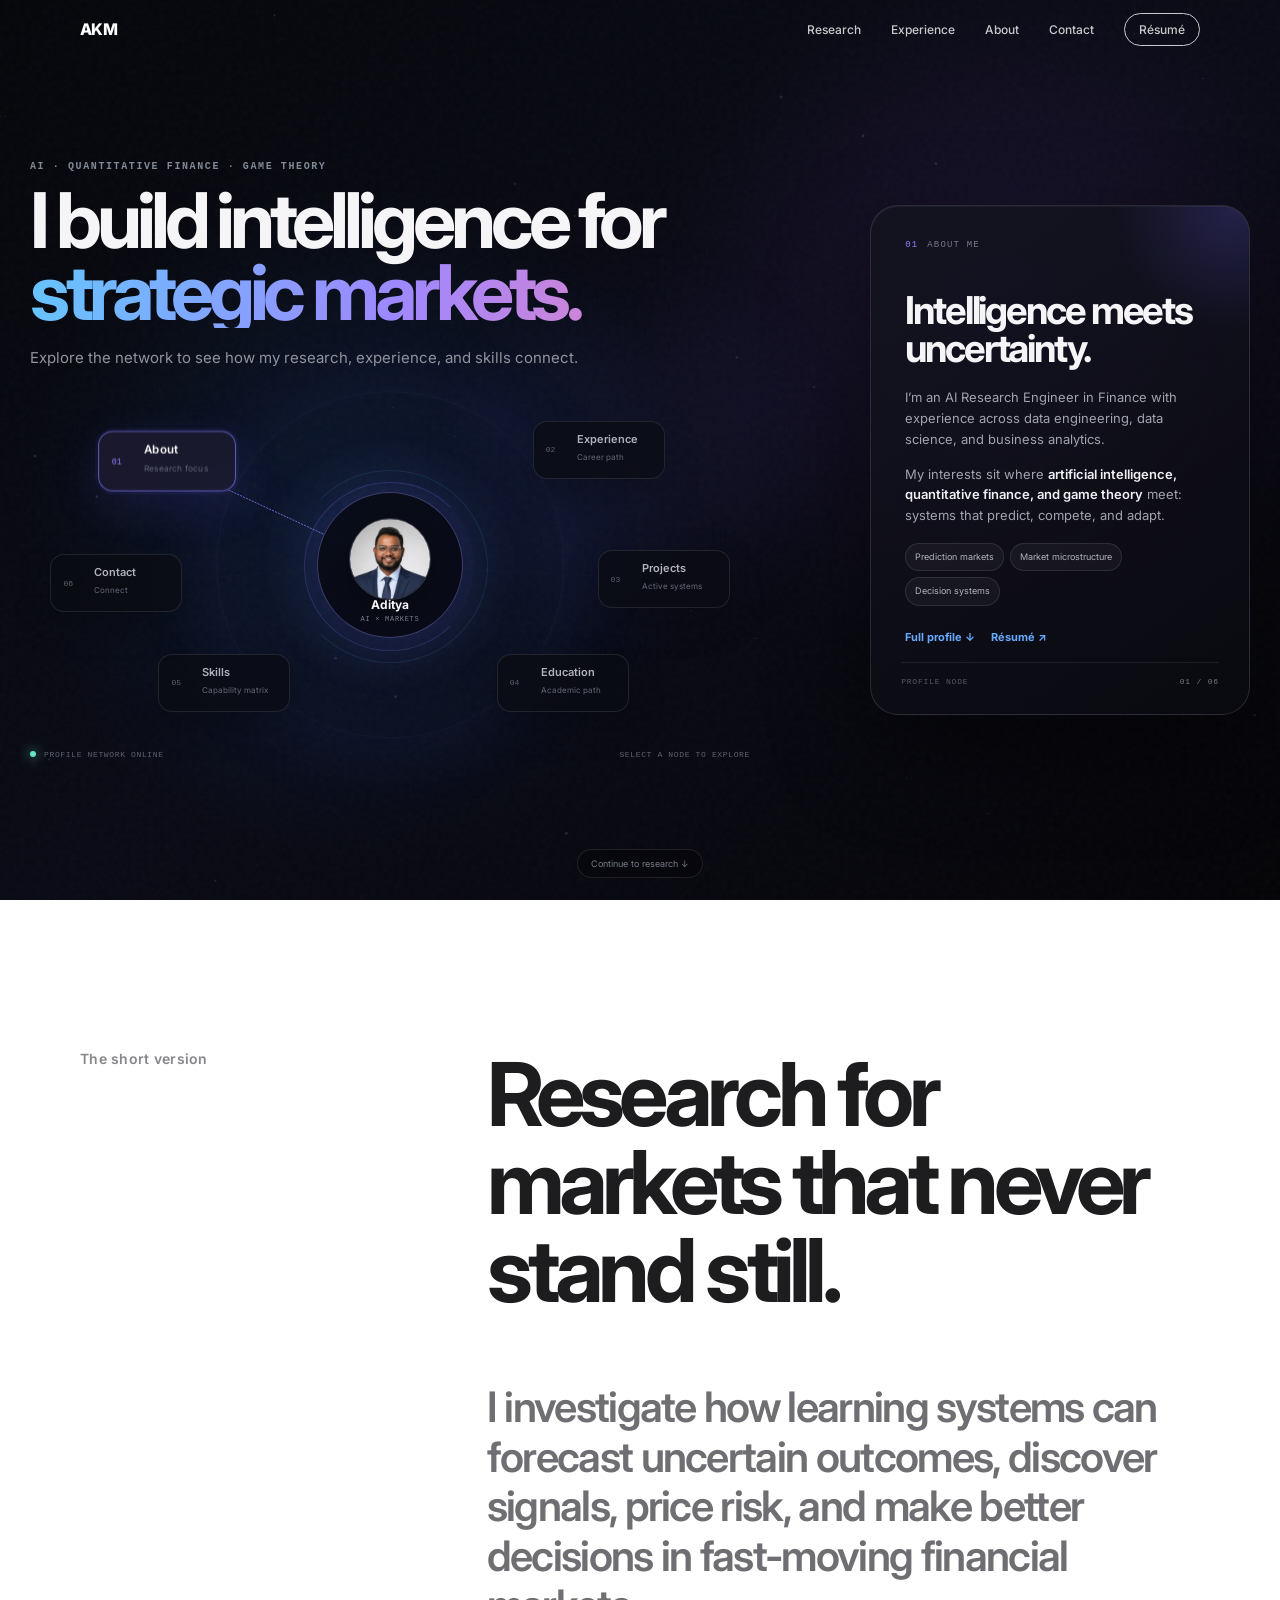
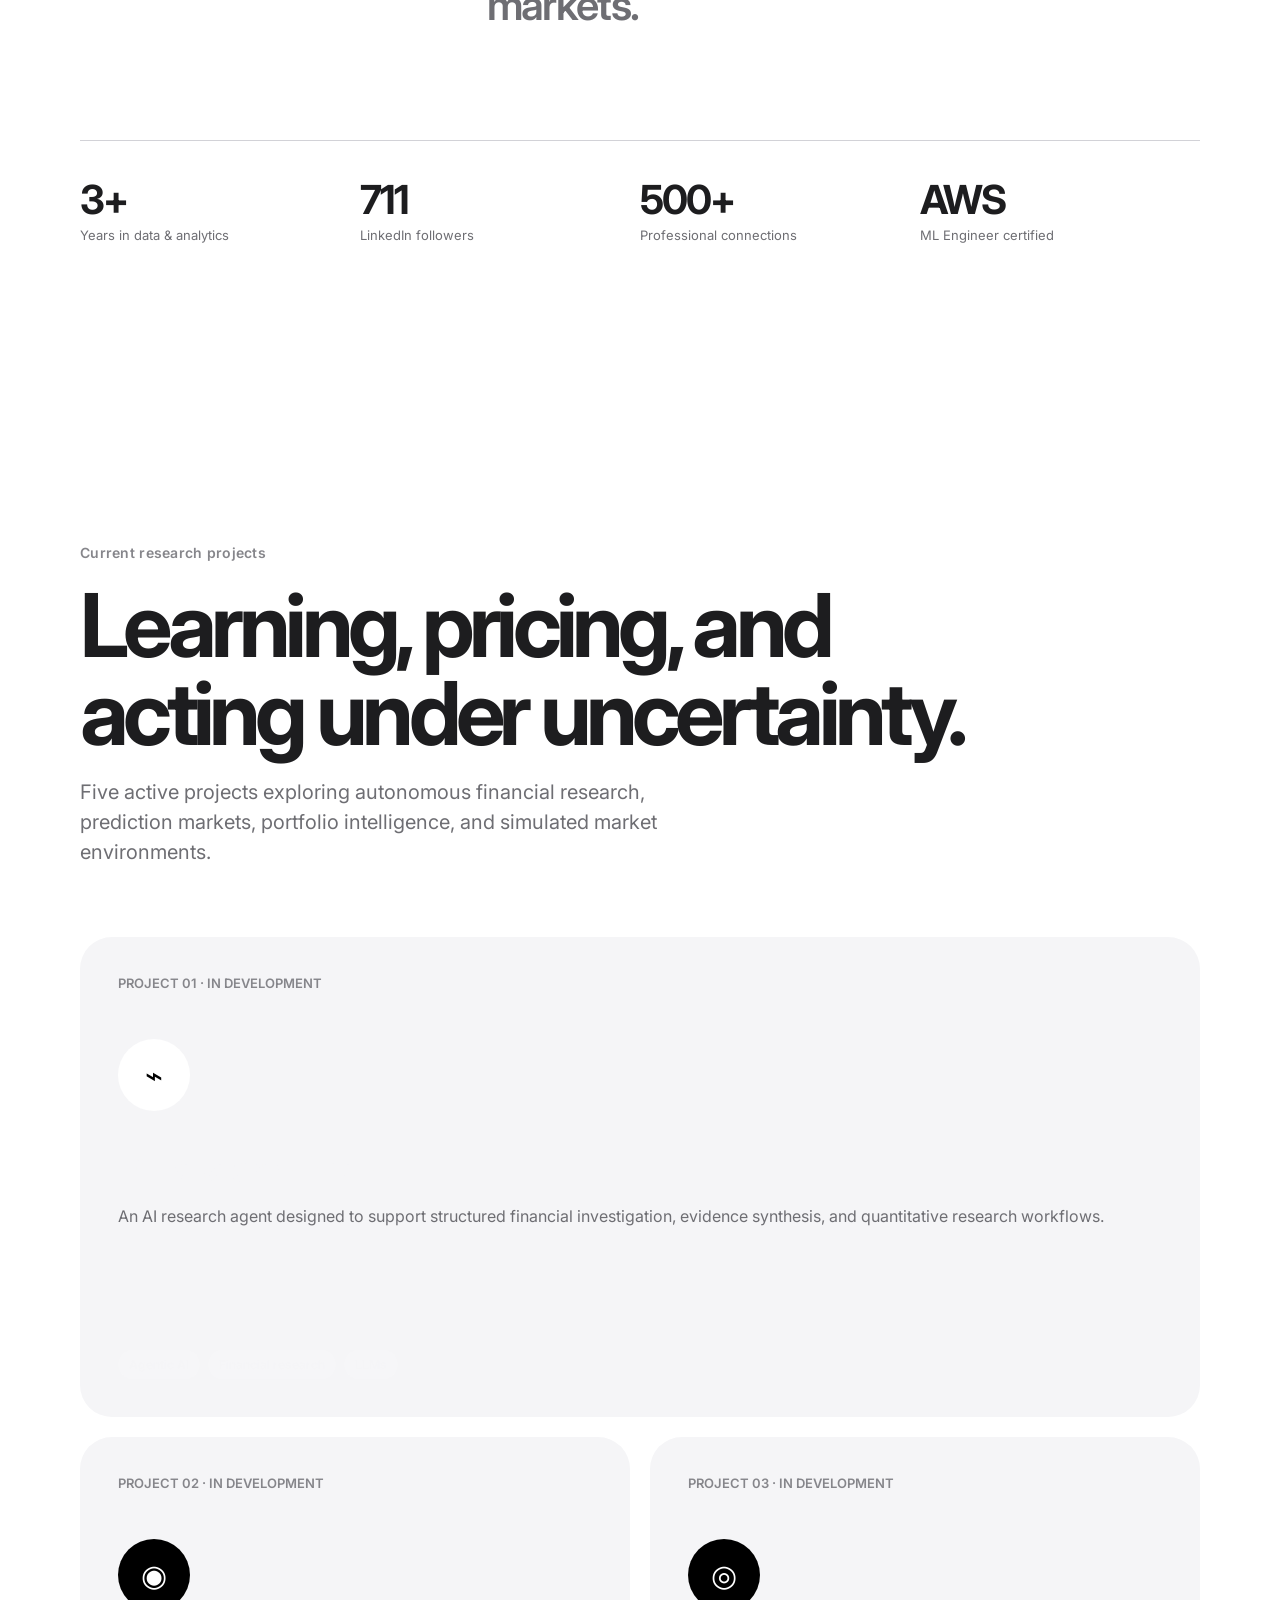
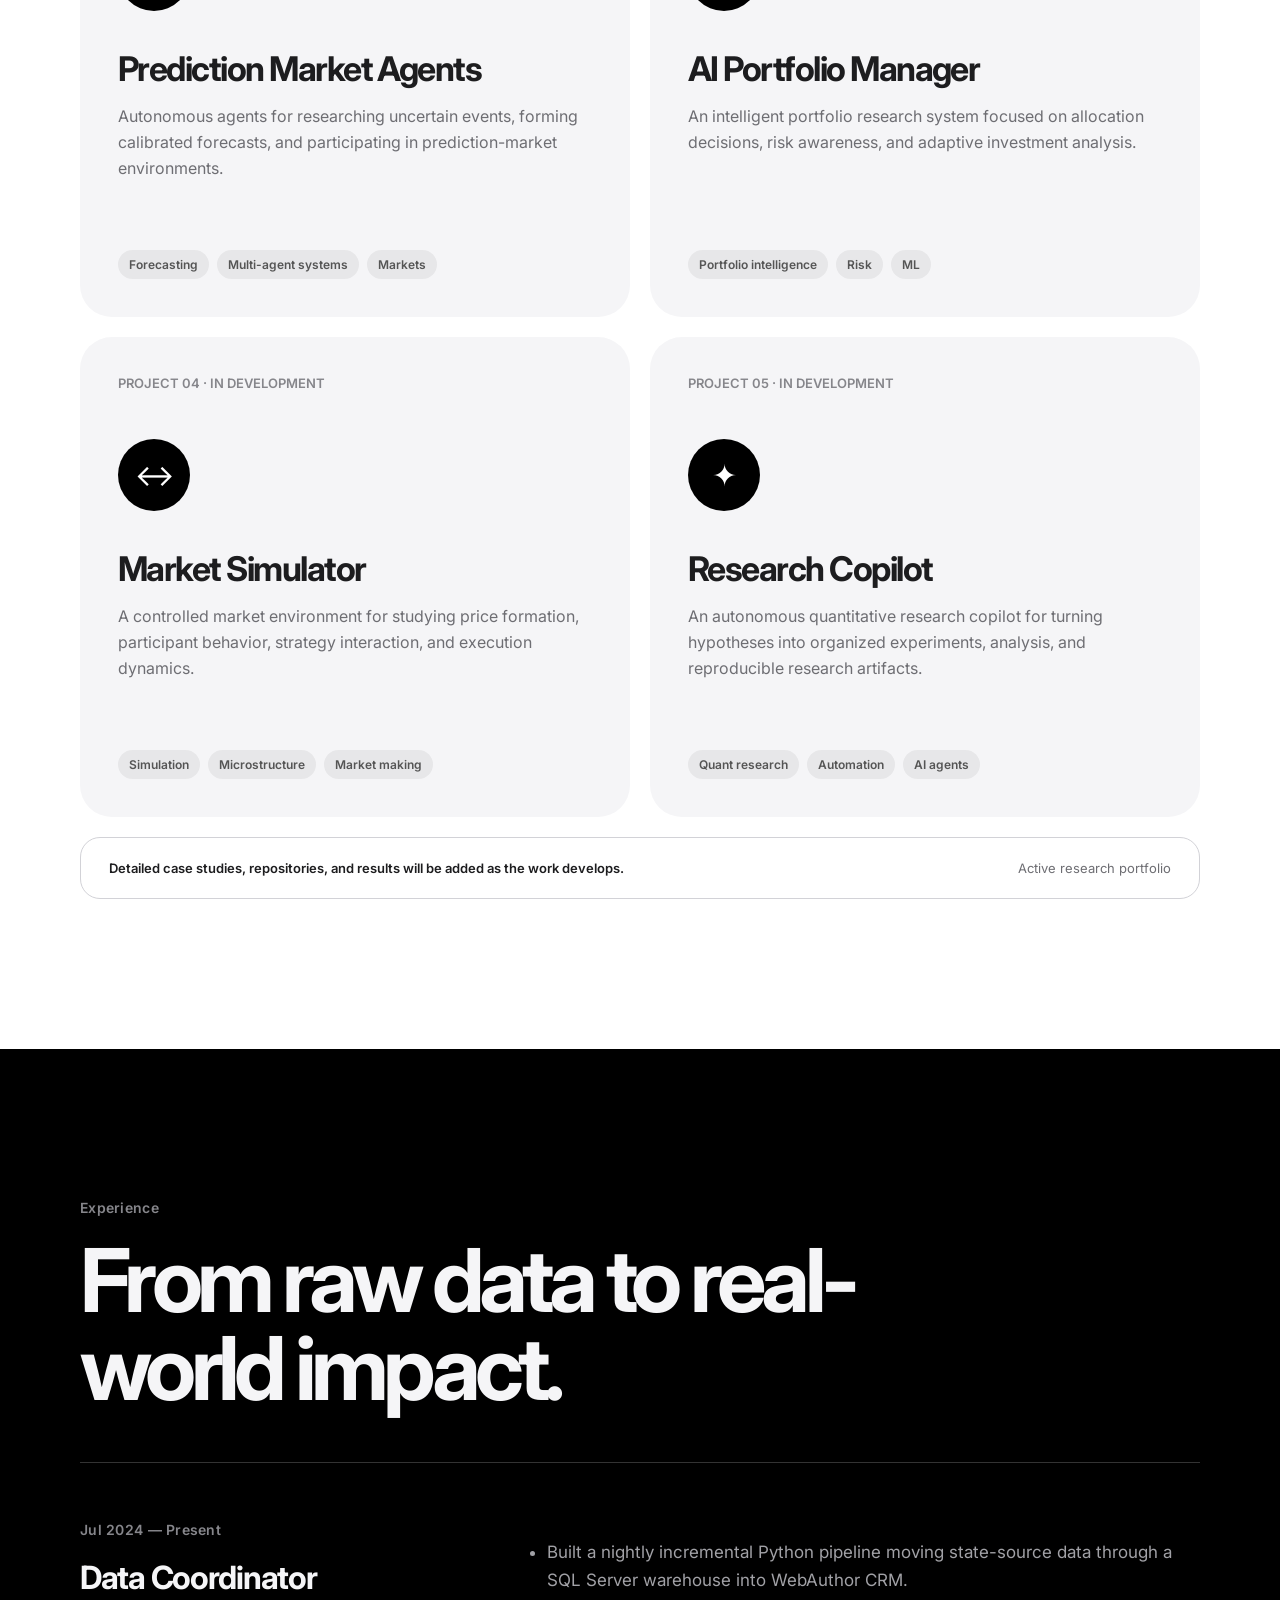
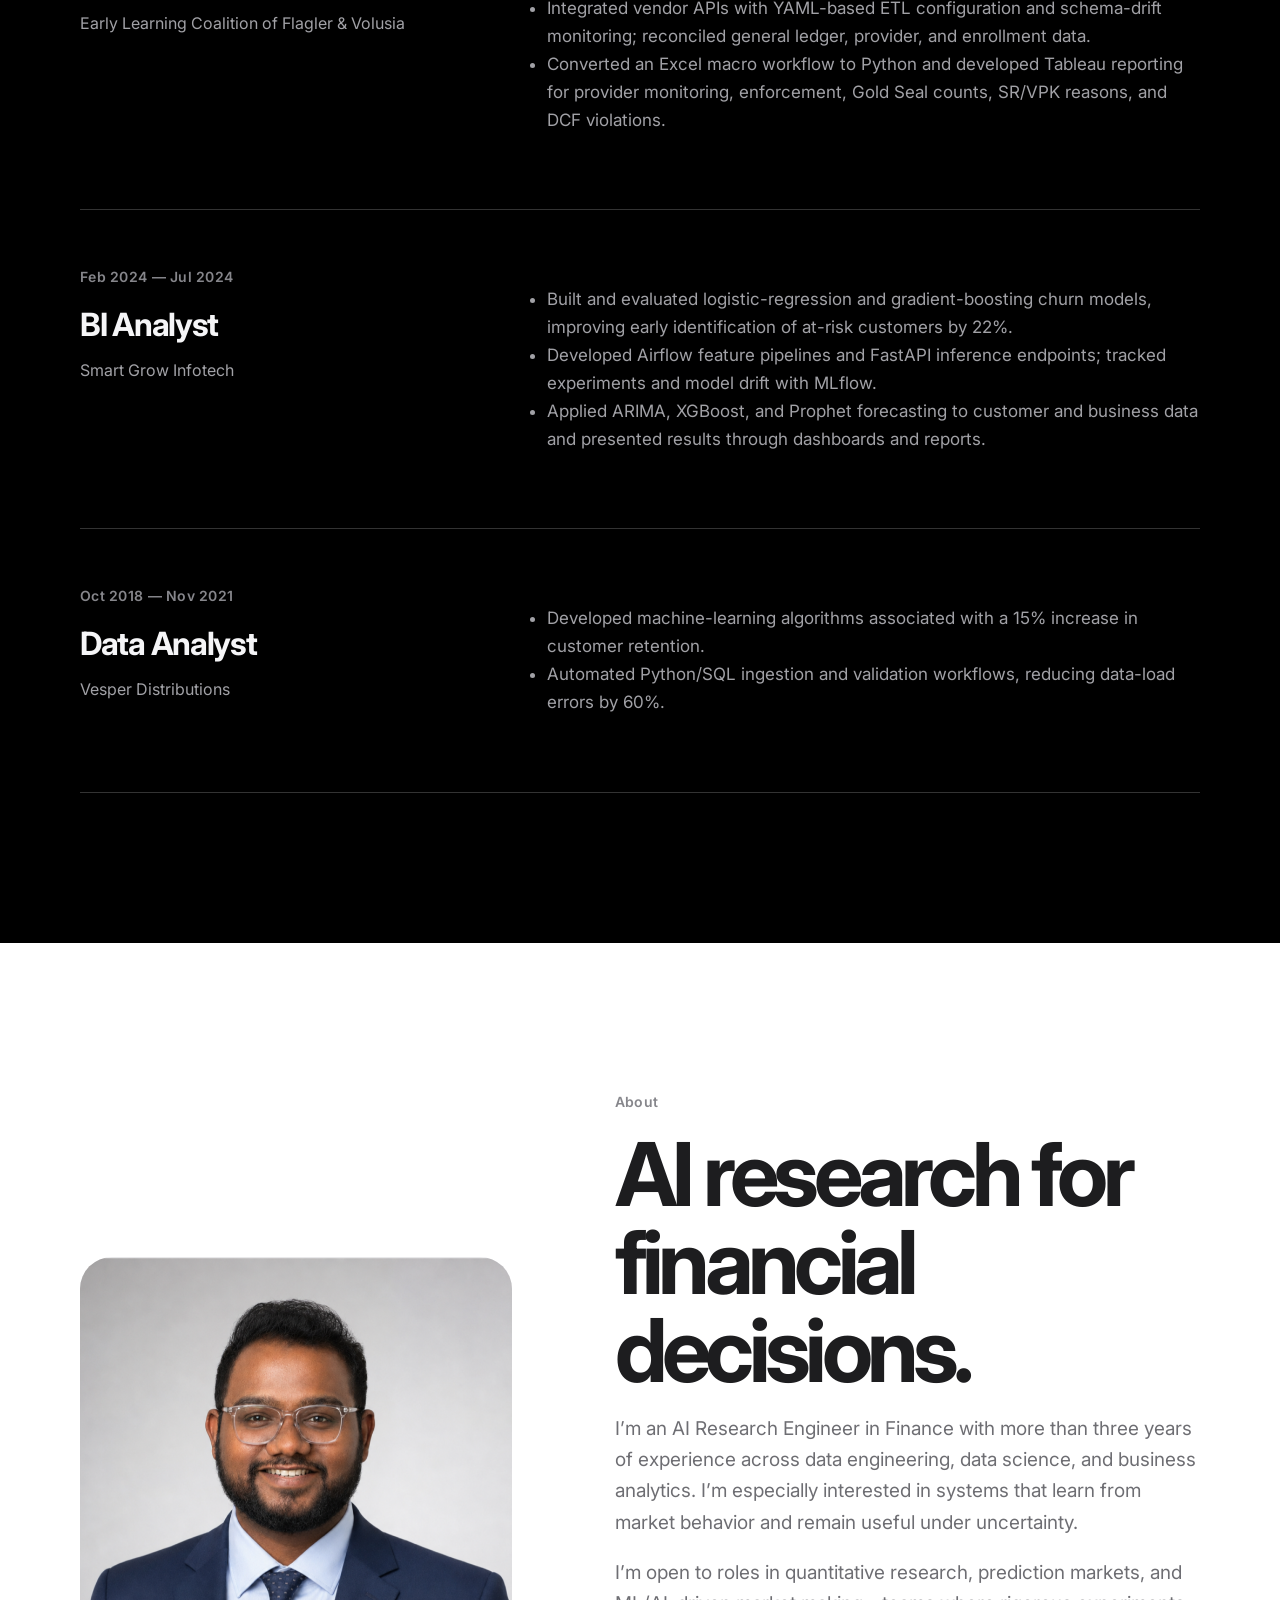
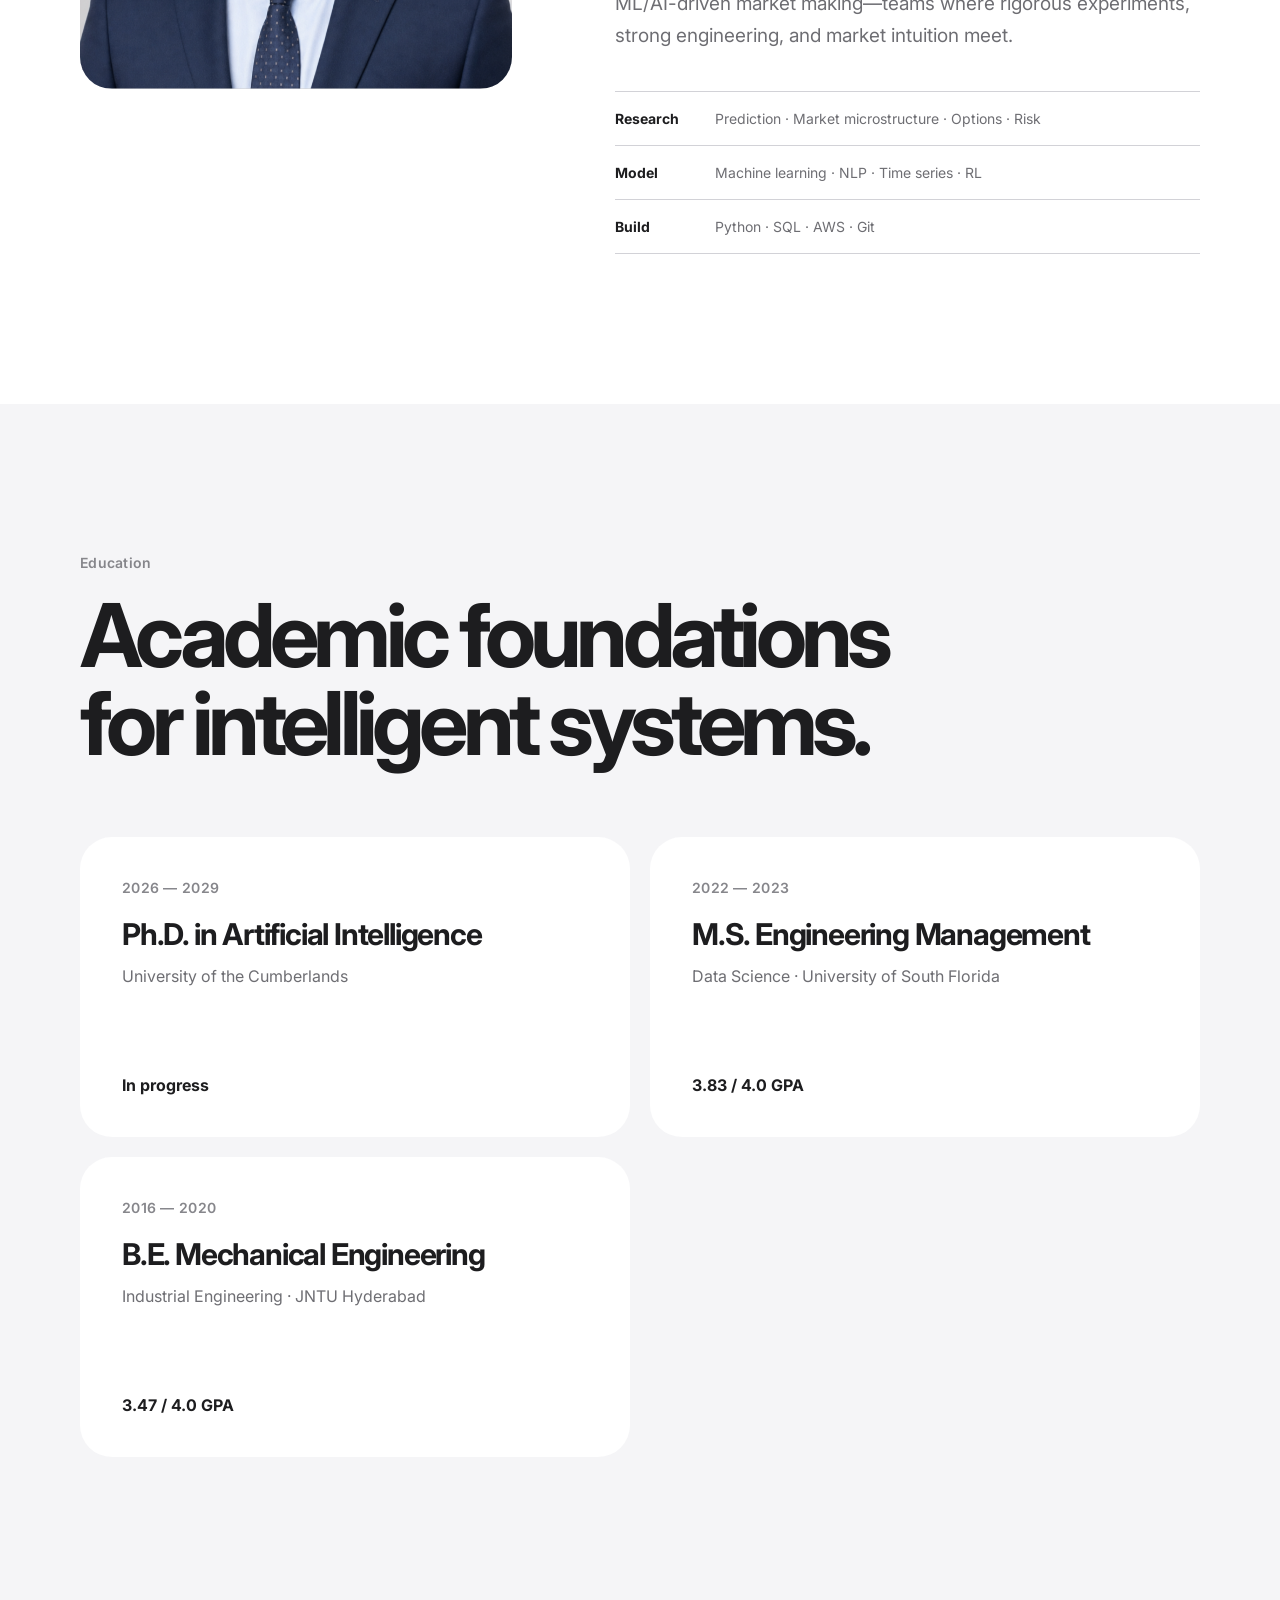
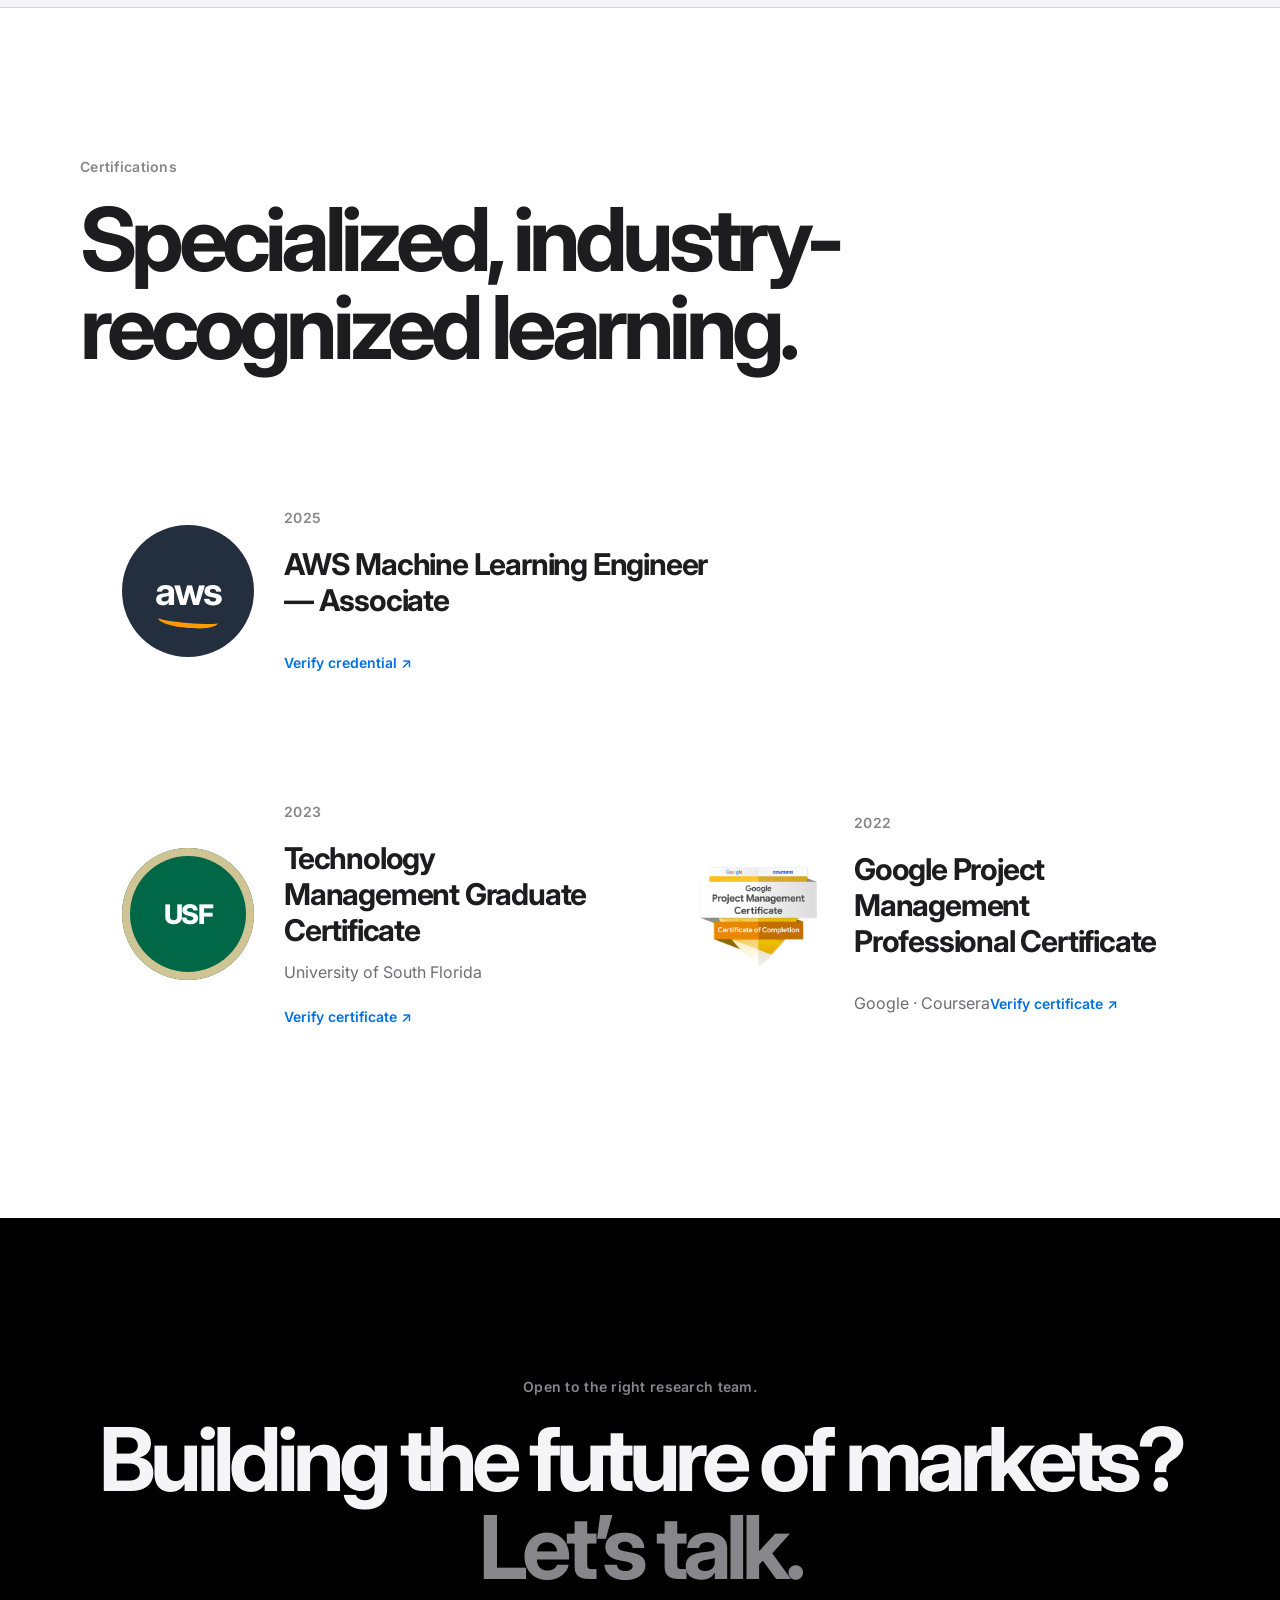
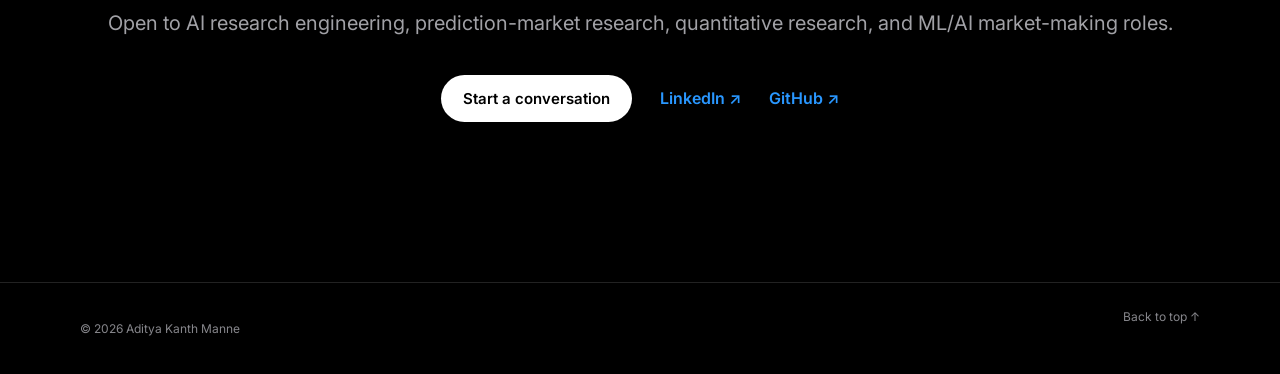
==== commit f1d72da7: "Update portfolio experience details" ====
--- a/index.html
+++ b/index.html
@@ -130,10 +130,9 @@
     <section class="experience section-dark" id="experience">
       <div class="shell section-heading reveal"><p class="section-label">Experience</p><h2>From raw data to real-world impact.</h2></div>
       <div class="shell timeline">
-        <article class="timeline-item reveal"><div><p class="timeline-date">2024 — Present</p><h3>Data Engineer</h3><p class="company">Early Learning Coalition of Flagler & Volusia</p></div><div><p>Building reliable data workflows, automating operational reporting, and translating program data into decision-ready insights for early-learning services.</p></div></article>
-        <article class="timeline-item reveal"><div><p class="timeline-date">Feb — Jul 2024</p><h3>Business Intelligence Analyst</h3><p class="company">Smart Grow Infotech LLC</p></div><div><p>Worked with data analysis, reporting, and business intelligence to turn operational information into clearer decisions.</p></div></article>
-        <article class="timeline-item reveal"><div><p class="timeline-date">2022 — 2023</p><h3>Outdoor Recreation Center Lead</h3><p class="company">University of South Florida</p></div><div><p>Led day-to-day operations and supported a high-volume university recreation environment while completing graduate study.</p></div></article>
-        <article class="timeline-item reveal"><div><p class="timeline-date">2018 — 2021</p><h3>Junior Data Analyst</h3><p class="company">Vesper Distributions</p></div><div><p>Developed early experience in data analysis, machine-learning libraries, and Python-based speech processing.</p></div></article>
+        <article class="timeline-item reveal"><div><p class="timeline-date">Jul 2024 — Present</p><h3>Data Coordinator</h3><p class="company">Early Learning Coalition of Flagler &amp; Volusia</p></div><div><ul><li>Built a nightly incremental Python pipeline moving state-source data through a SQL Server warehouse into WebAuthor CRM.</li><li>Integrated vendor APIs with YAML-based ETL configuration and schema-drift monitoring; reconciled general ledger, provider, and enrollment data.</li><li>Converted an Excel macro workflow to Python and developed Tableau reporting for provider monitoring, enforcement, Gold Seal counts, SR/VPK reasons, and DCF violations.</li></ul></div></article>
+        <article class="timeline-item reveal"><div><p class="timeline-date">Feb 2024 — Jul 2024</p><h3>BI Analyst</h3><p class="company">Smart Grow Infotech</p></div><div><ul><li>Built and evaluated logistic-regression and gradient-boosting churn models, improving early identification of at-risk customers by 22%.</li><li>Developed Airflow feature pipelines and FastAPI inference endpoints; tracked experiments and model drift with MLflow.</li><li>Applied ARIMA, XGBoost, and Prophet forecasting to customer and business data and presented results through dashboards and reports.</li></ul></div></article>
+        <article class="timeline-item reveal"><div><p class="timeline-date">Oct 2018 — Nov 2021</p><h3>Data Analyst</h3><p class="company">Vesper Distributions</p></div><div><ul><li>Developed machine-learning algorithms associated with a 15% increase in customer retention.</li><li>Automated Python/SQL ingestion and validation workflows, reducing data-load errors by 60%.</li></ul></div></article>
       </div>
     </section>
 
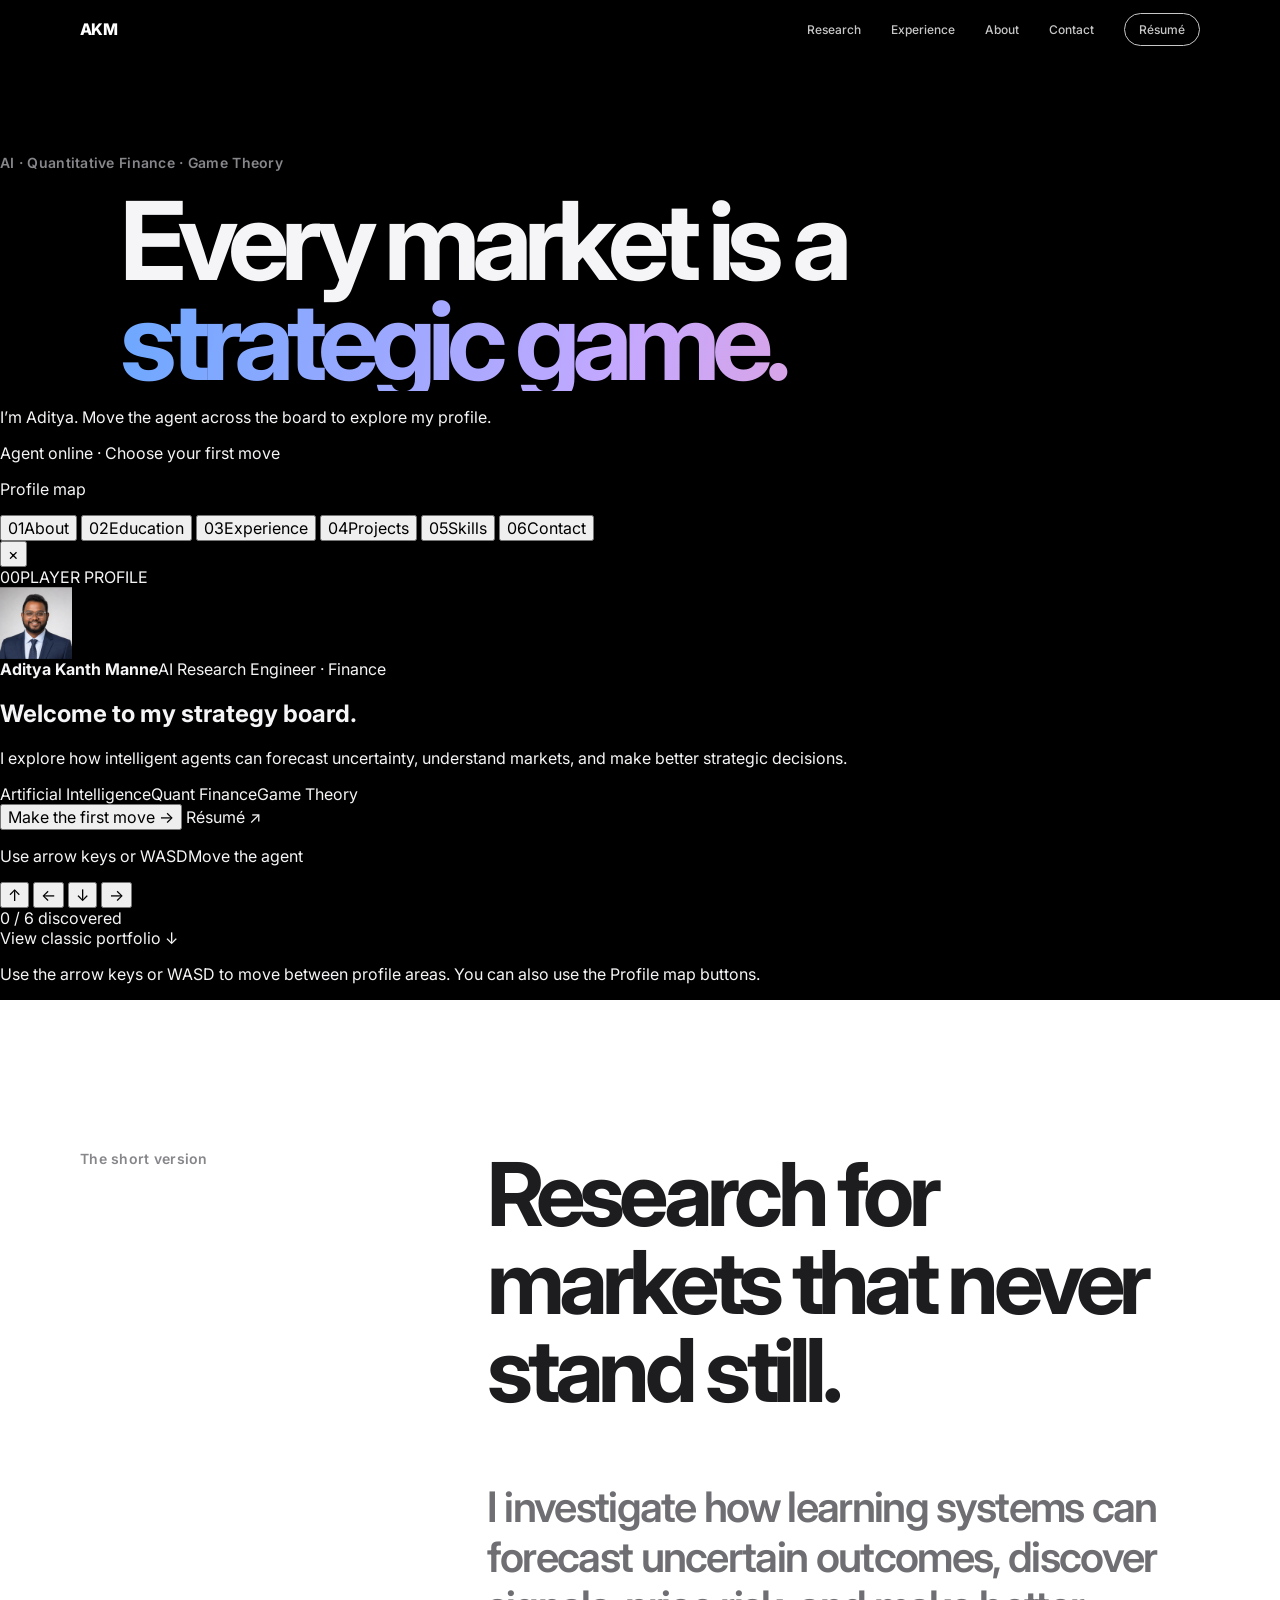
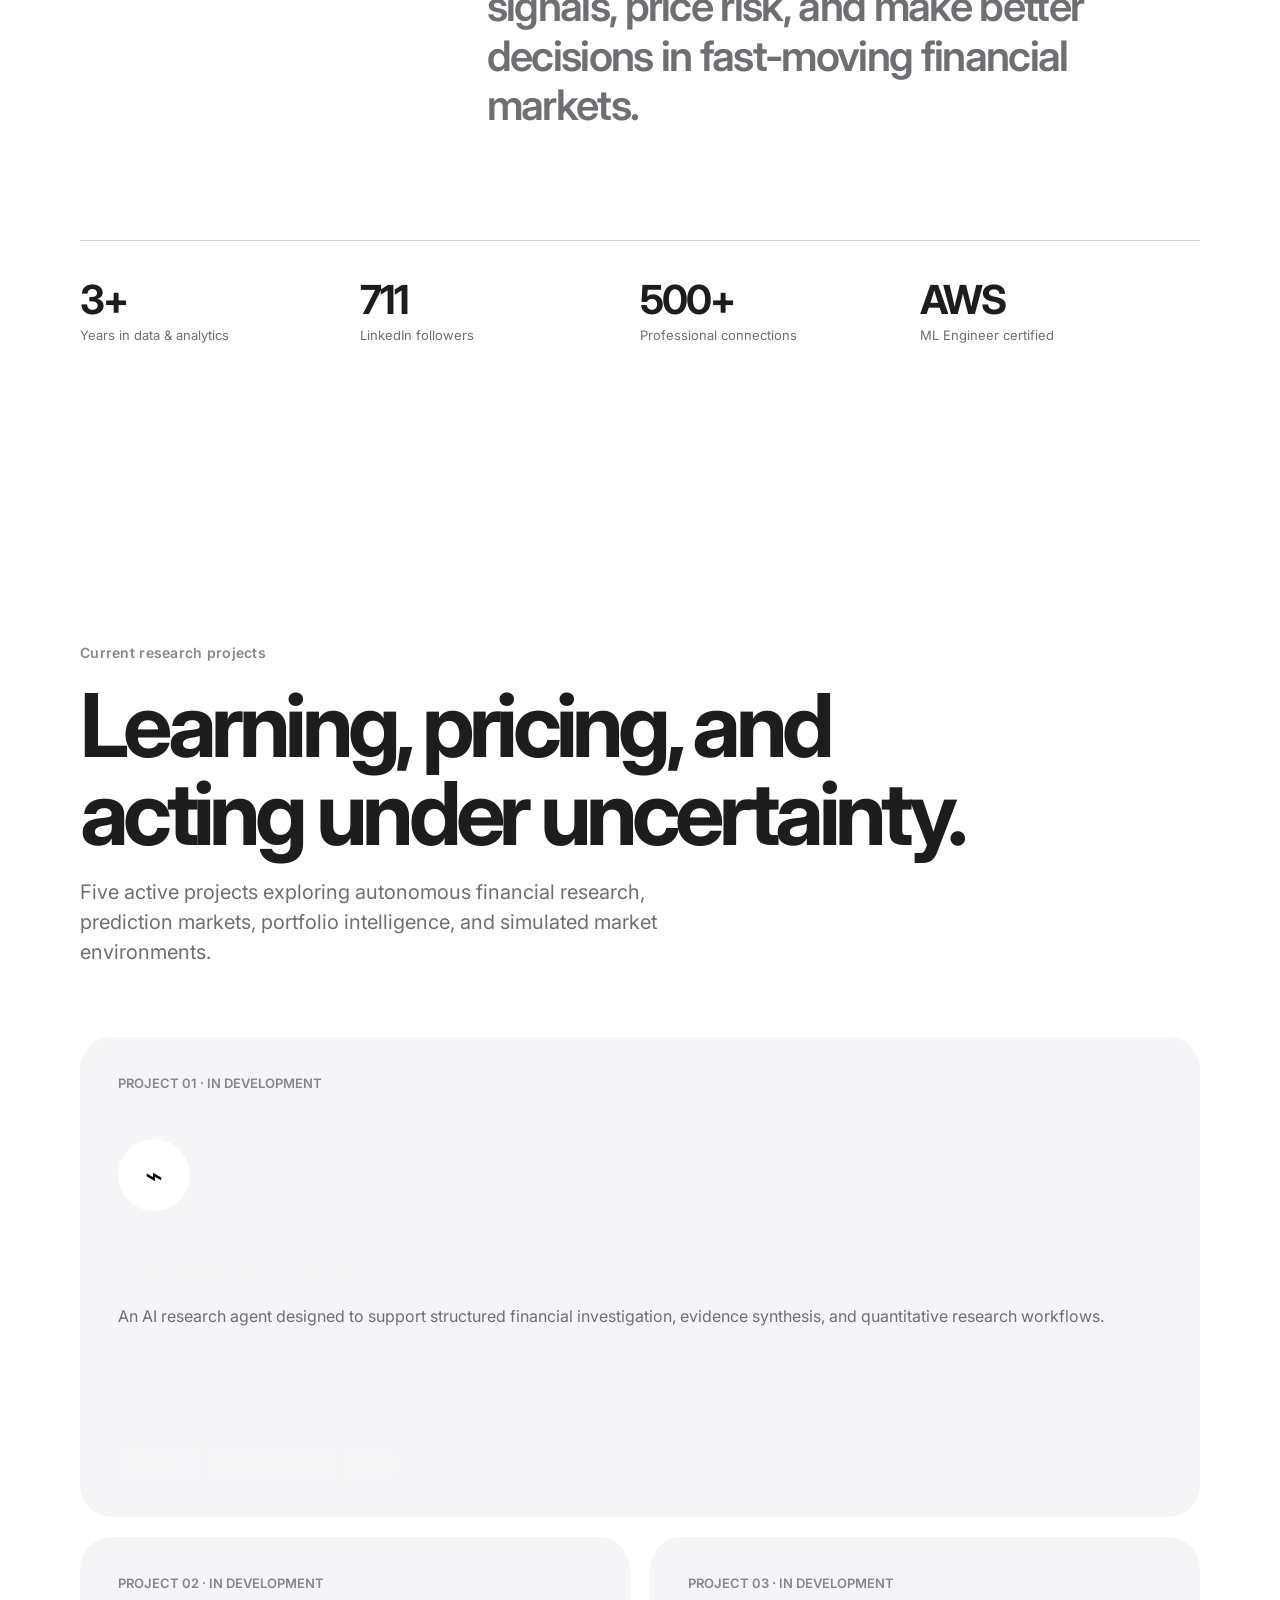
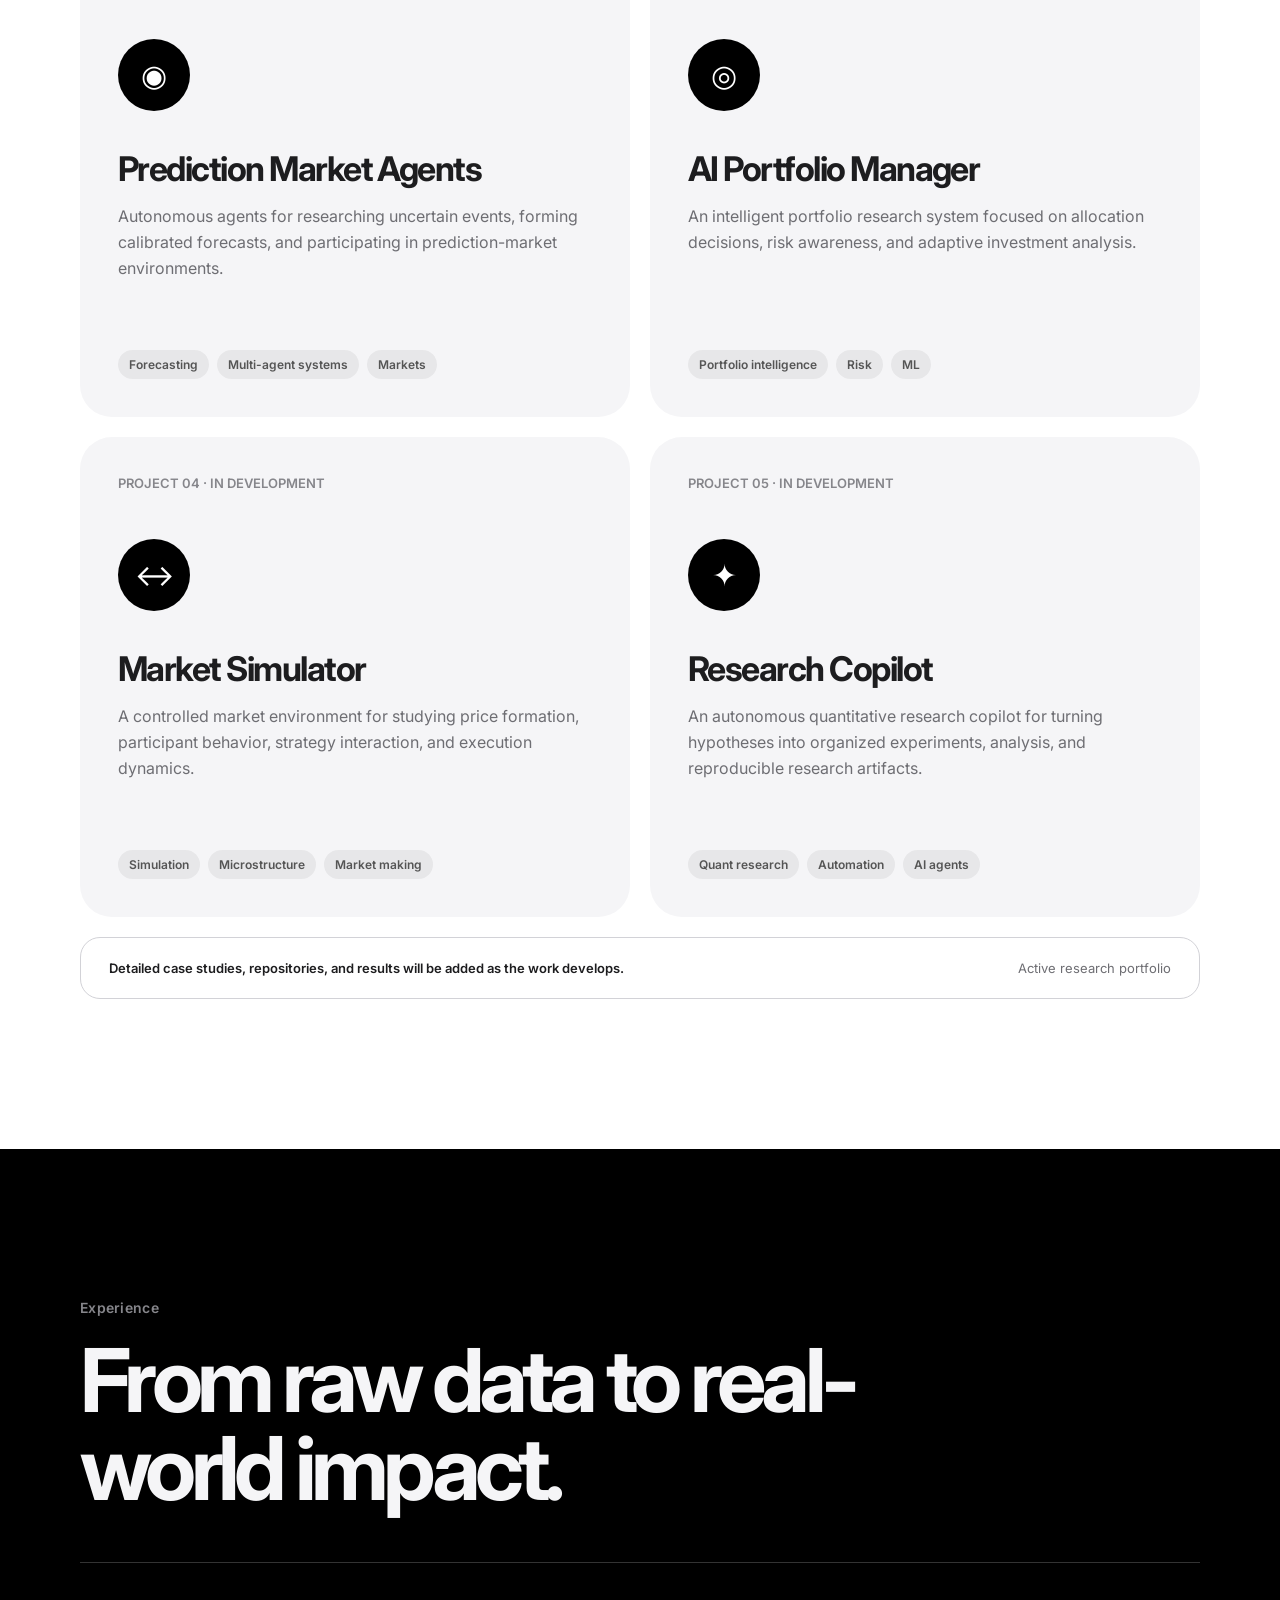
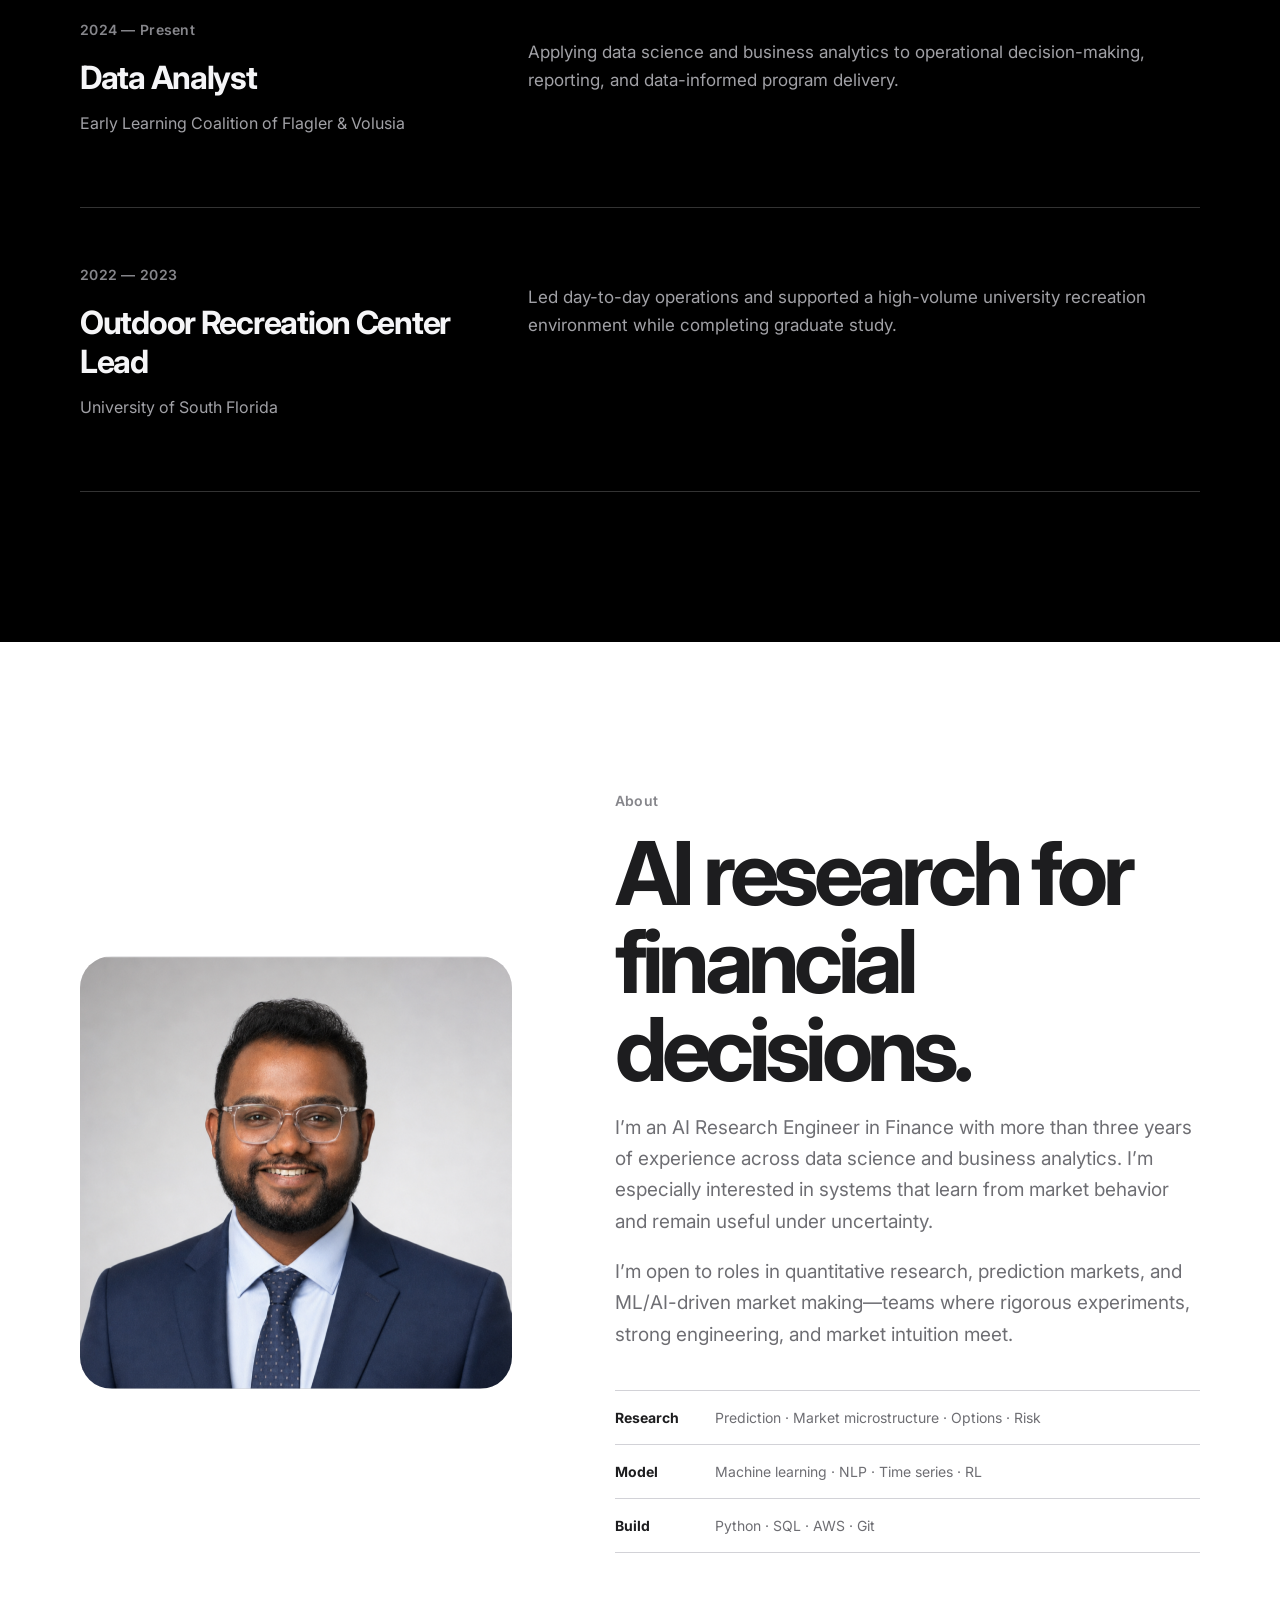
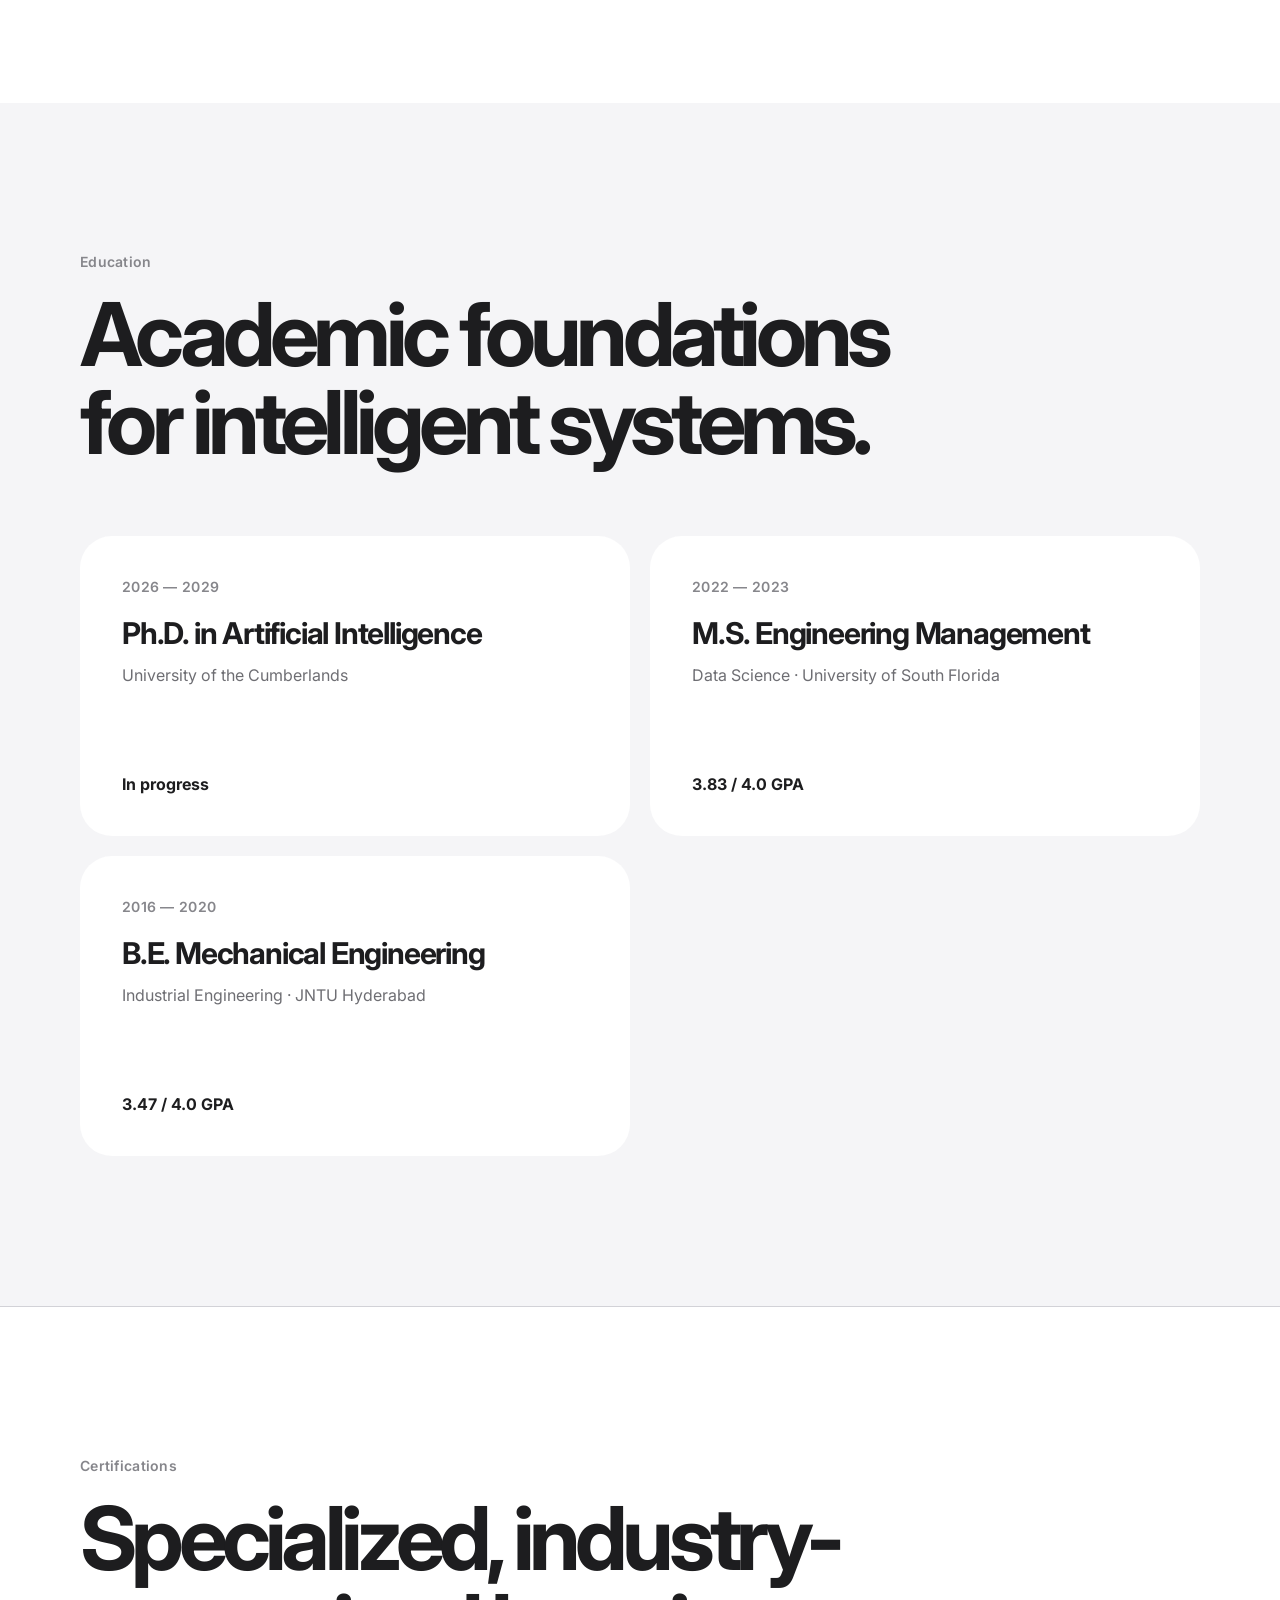
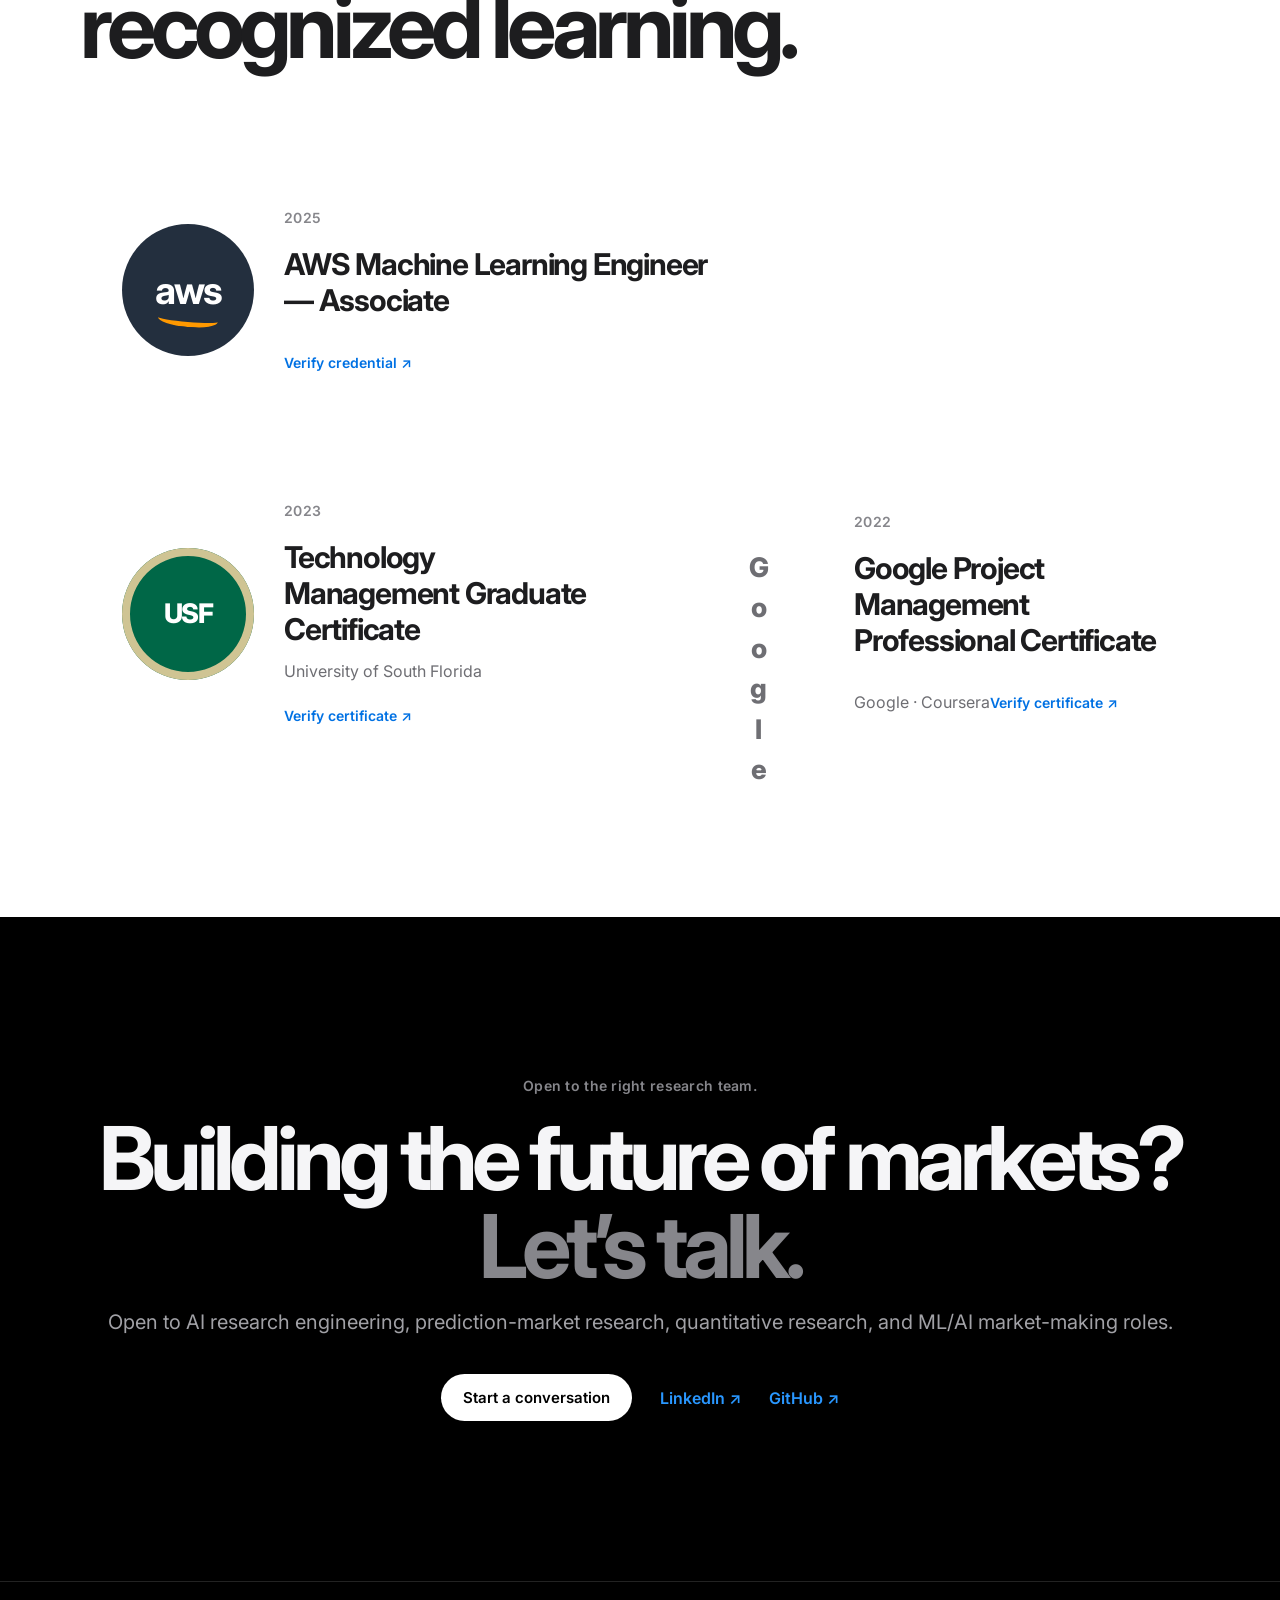
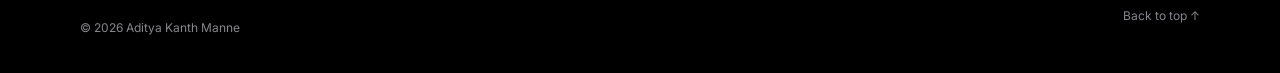
==== commit de1a3760: "Remove Smart Grow and Vesper from homepage timeline" ====
--- a/index.html
+++ b/index.html
@@ -14,7 +14,7 @@
   <link href="https://fonts.googleapis.com/css2?family=Inter:wght@400;500;600;700;800&display=swap" rel="stylesheet">
   <link rel="stylesheet" href="portfolio.css">
   <link rel="stylesheet" href="research.css">
-  <link rel="stylesheet" href="intelligence-network.css">
+  <link rel="stylesheet" href="strategy-board.css">
 </head>
 <body>
   <a class="skip-link" href="#main">Skip to content</a>
@@ -33,68 +33,66 @@
   </header>
 
   <main id="main">
-    <section class="hero intelligence-world section-dark" aria-labelledby="intelligence-title">
-      <canvas class="intelligence-canvas" id="intelligence-canvas" aria-hidden="true"></canvas>
-      <div class="intelligence-noise" aria-hidden="true"></div>
+    <section class="hero strategy-world section-dark" aria-labelledby="strategy-title">
+      <canvas class="strategy-canvas" id="strategy-canvas" aria-hidden="true"></canvas>
+      <div class="strategy-noise" aria-hidden="true"></div>
 
-      <div class="intelligence-shell">
-        <div class="intelligence-main">
-          <div class="intelligence-copy">
-            <p class="eyebrow">AI · Quantitative Finance · Game Theory</p>
-            <h1 id="intelligence-title">I build intelligence for <span>strategic markets.</span></h1>
-            <p>Explore the network to see how my research, experience, and skills connect.</p>
-          </div>
-
-          <div class="network-stage" aria-label="Interactive profile network">
-            <svg class="network-links" viewBox="0 0 100 100" preserveAspectRatio="none" aria-hidden="true">
-              <path data-link="about" d="M50 50 L19 22"></path>
-              <path data-link="experience" d="M50 50 L79 19"></path>
-              <path data-link="projects" d="M50 50 L88 54"></path>
-              <path data-link="education" d="M50 50 L74 82"></path>
-              <path data-link="skills" d="M50 50 L27 82"></path>
-              <path data-link="contact" d="M50 50 L12 55"></path>
-            </svg>
-
-            <div class="network-core" aria-label="Aditya Kanth Manne profile core">
-              <span class="core-orbit orbit-one" aria-hidden="true"></span>
-              <span class="core-orbit orbit-two" aria-hidden="true"></span>
-              <img src="assets/images/AdityakanthManne.png" alt="Aditya Kanth Manne" width="120" height="120">
-              <div><strong>Aditya</strong><span>AI × Markets</span></div>
-            </div>
-
-            <nav class="network-nodes" aria-label="Profile sections">
-              <button type="button" data-node="about"><i>01</i><strong>About</strong><span>Research focus</span></button>
-              <button type="button" data-node="experience"><i>02</i><strong>Experience</strong><span>Career path</span></button>
-              <button type="button" data-node="projects"><i>03</i><strong>Projects</strong><span>Active systems</span></button>
-              <button type="button" data-node="education"><i>04</i><strong>Education</strong><span>Academic path</span></button>
-              <button type="button" data-node="skills"><i>05</i><strong>Skills</strong><span>Capability matrix</span></button>
-              <button type="button" data-node="contact"><i>06</i><strong>Contact</strong><span>Connect</span></button>
-            </nav>
-          </div>
-
-          <div class="network-legend" aria-live="polite">
-            <span><i class="legend-dot"></i>Profile network online</span>
-            <span id="network-status">Select a node to explore</span>
-          </div>
-        </div>
-
-        <aside class="intelligence-panel" id="intelligence-panel" aria-live="polite" aria-label="Profile information">
-          <div class="panel-kicker"><span id="panel-number">01</span><span id="panel-category">ABOUT ME</span></div>
-          <h2 id="panel-title">Intelligence meets uncertainty.</h2>
-          <div class="panel-body" id="panel-body">
-            <p>I’m an AI Research Engineer in Finance with experience across data engineering, data science, and business analytics.</p>
-            <p>My interests sit where <strong>artificial intelligence, quantitative finance, and game theory</strong> meet.</p>
-            <div class="panel-tags"><span>Prediction markets</span><span>Market microstructure</span><span>Decision systems</span></div>
-          </div>
-          <div class="panel-actions" id="panel-actions">
-            <a href="#about">Full profile ↓</a>
-            <a href="assets/AdityaResume.pdf" target="_blank" rel="noreferrer">Résumé ↗</a>
-          </div>
-          <div class="panel-index" aria-hidden="true"><span>PROFILE NODE</span><strong id="panel-index-value">01 / 06</strong></div>
-        </aside>
+      <div class="strategy-title">
+        <p class="eyebrow">AI · Quantitative Finance · Game Theory</p>
+        <h1 id="strategy-title">Every market is a <span>strategic game.</span></h1>
+        <p>I’m Aditya. Move the agent across the board to explore my profile.</p>
       </div>
 
-      <a class="classic-view" href="#work">Continue to research <span aria-hidden="true">↓</span></a>
+      <div class="strategy-status" aria-live="polite">
+        <span class="status-pulse" aria-hidden="true"></span>
+        <span id="strategy-status-text">Agent online · Choose your first move</span>
+      </div>
+
+      <nav class="strategy-map" aria-label="Interactive profile map">
+        <p>Profile map</p>
+        <button type="button" data-zone="about"><span>01</span>About</button>
+        <button type="button" data-zone="education"><span>02</span>Education</button>
+        <button type="button" data-zone="experience"><span>03</span>Experience</button>
+        <button type="button" data-zone="projects"><span>04</span>Projects</button>
+        <button type="button" data-zone="skills"><span>05</span>Skills</button>
+        <button type="button" data-zone="contact"><span>06</span>Contact</button>
+      </nav>
+
+      <aside class="strategy-panel is-open" id="strategy-panel" aria-live="polite" aria-label="Profile information">
+        <button class="panel-close" type="button" aria-label="Close profile panel">×</button>
+        <div class="panel-kicker"><span id="panel-number">00</span><span id="panel-category">PLAYER PROFILE</span></div>
+        <div class="panel-identity" id="panel-identity">
+          <img src="assets/images/AdityakanthManne.png" alt="" width="72" height="72">
+          <div><strong>Aditya Kanth Manne</strong><span>AI Research Engineer · Finance</span></div>
+        </div>
+        <h2 id="panel-title">Welcome to my strategy board.</h2>
+        <div class="panel-body" id="panel-body">
+          <p>I explore how intelligent agents can forecast uncertainty, understand markets, and make better strategic decisions.</p>
+          <div class="panel-tags"><span>Artificial Intelligence</span><span>Quant Finance</span><span>Game Theory</span></div>
+        </div>
+        <div class="panel-actions" id="panel-actions">
+          <button class="panel-move" type="button" data-zone="about">Make the first move <span>→</span></button>
+          <a href="assets/AdityaResume.pdf" target="_blank" rel="noreferrer">Résumé ↗</a>
+        </div>
+      </aside>
+
+      <div class="strategy-controls" aria-label="Move agent">
+        <p><span class="desktop-instruction">Use arrow keys or WASD</span><span class="mobile-instruction">Move the agent</span></p>
+        <div class="d-pad">
+          <button type="button" data-move="up" aria-label="Move up">↑</button>
+          <button type="button" data-move="left" aria-label="Move left">←</button>
+          <button type="button" data-move="down" aria-label="Move down">↓</button>
+          <button type="button" data-move="right" aria-label="Move right">→</button>
+        </div>
+      </div>
+
+      <div class="strategy-progress" aria-label="Profile discovery progress">
+        <span id="progress-count">0 / 6 discovered</span>
+        <div class="progress-track"><i id="progress-bar"></i></div>
+      </div>
+
+      <a class="classic-view" href="#work">View classic portfolio <span aria-hidden="true">↓</span></a>
+      <p class="sr-only" id="strategy-help">Use the arrow keys or WASD to move between profile areas. You can also use the Profile map buttons.</p>
     </section>
 
     <section class="intro section-light">
@@ -130,16 +128,17 @@
     <section class="experience section-dark" id="experience">
       <div class="shell section-heading reveal"><p class="section-label">Experience</p><h2>From raw data to real-world impact.</h2></div>
       <div class="shell timeline">
-        <article class="timeline-item reveal"><div><p class="timeline-date">Jul 2024 — Present</p><h3>Data Coordinator</h3><p class="company">Early Learning Coalition of Flagler &amp; Volusia</p></div><div><ul><li>Built a nightly incremental Python pipeline moving state-source data through a SQL Server warehouse into WebAuthor CRM.</li><li>Integrated vendor APIs with YAML-based ETL configuration and schema-drift monitoring; reconciled general ledger, provider, and enrollment data.</li><li>Converted an Excel macro workflow to Python and developed Tableau reporting for provider monitoring, enforcement, Gold Seal counts, SR/VPK reasons, and DCF violations.</li></ul></div></article>
-        <article class="timeline-item reveal"><div><p class="timeline-date">Feb 2024 — Jul 2024</p><h3>BI Analyst</h3><p class="company">Smart Grow Infotech</p></div><div><ul><li>Built and evaluated logistic-regression and gradient-boosting churn models, improving early identification of at-risk customers by 22%.</li><li>Developed Airflow feature pipelines and FastAPI inference endpoints; tracked experiments and model drift with MLflow.</li><li>Applied ARIMA, XGBoost, and Prophet forecasting to customer and business data and presented results through dashboards and reports.</li></ul></div></article>
-        <article class="timeline-item reveal"><div><p class="timeline-date">Oct 2018 — Nov 2021</p><h3>Data Analyst</h3><p class="company">Vesper Distributions</p></div><div><ul><li>Developed machine-learning algorithms associated with a 15% increase in customer retention.</li><li>Automated Python/SQL ingestion and validation workflows, reducing data-load errors by 60%.</li></ul></div></article>
+        <article class="timeline-item reveal"><div><p class="timeline-date">2024 — Present</p><h3>Data Analyst</h3><p class="company">Early Learning Coalition of Flagler & Volusia</p></div><div><p>Applying data science and business analytics to operational decision-making, reporting, and data-informed program delivery.</p></div></article>
+        
+        <article class="timeline-item reveal"><div><p class="timeline-date">2022 — 2023</p><h3>Outdoor Recreation Center Lead</h3><p class="company">University of South Florida</p></div><div><p>Led day-to-day operations and supported a high-volume university recreation environment while completing graduate study.</p></div></article>
+        
       </div>
     </section>
 
     <section class="about section-light" id="about">
       <div class="shell about-grid">
         <div class="portrait-wrap reveal"><img src="assets/images/AdityakanthManne.png" alt="Aditya Kanth Manne" loading="lazy"></div>
-        <div class="about-copy reveal"><p class="section-label">About</p><h2>AI research for financial decisions.</h2><p>I’m an AI Research Engineer in Finance with more than three years of experience across data engineering, data science, and business analytics. I’m especially interested in systems that learn from market behavior and remain useful under uncertainty.</p><p>I’m open to roles in quantitative research, prediction markets, and ML/AI-driven market making—teams where rigorous experiments, strong engineering, and market intuition meet.</p><div class="skill-groups"><div><strong>Research</strong><span>Prediction · Market microstructure · Options · Risk</span></div><div><strong>Model</strong><span>Machine learning · NLP · Time series · RL</span></div><div><strong>Build</strong><span>Python · SQL · AWS · Git</span></div></div></div>
+        <div class="about-copy reveal"><p class="section-label">About</p><h2>AI research for financial decisions.</h2><p>I’m an AI Research Engineer in Finance with more than three years of experience across data science and business analytics. I’m especially interested in systems that learn from market behavior and remain useful under uncertainty.</p><p>I’m open to roles in quantitative research, prediction markets, and ML/AI-driven market making—teams where rigorous experiments, strong engineering, and market intuition meet.</p><div class="skill-groups"><div><strong>Research</strong><span>Prediction · Market microstructure · Options · Risk</span></div><div><strong>Model</strong><span>Machine learning · NLP · Time series · RL</span></div><div><strong>Build</strong><span>Python · SQL · AWS · Git</span></div></div></div>
       </div>
     </section>
 
@@ -157,7 +156,7 @@
       <div class="shell certification-grid">
         <article class="credential cert-card reveal"><div class="cert-mark aws-mark" role="img" aria-label="Amazon Web Services">aws<span></span></div><div><p>2025</p><h3>AWS Machine Learning Engineer — Associate</h3><a href="https://www.credly.com/badges/4bb6cfda-81a1-4c8b-b867-775bef4367dd/public_url" target="_blank" rel="noreferrer">Verify credential ↗</a></div></article>
         <article class="credential cert-card reveal"><div class="cert-mark usf-mark" role="img" aria-label="University of South Florida">USF</div><div><p>2023</p><h3>Technology Management Graduate Certificate</h3><span>University of South Florida</span><a href="https://www.michaelsutter.com/ediploma?fn=diplomastatuscheck&amp;key=020000009c153f0bc3fb7508cb0fd41bfa76507c6c6ce606cbd14b7441426fdc6e87a95b299e4d4b26555b296a536832ce0800c20e47eef3a808565bbfdde11620291b5f" target="_blank" rel="noreferrer">Verify certificate ↗</a></div></article>
-        <article class="credential cert-card reveal"><div class="cert-image"><img src="assets/images/Google PM.png" alt="Google Project Management certificate badge" loading="lazy"></div><div><p>2022</p><h3>Google Project Management Professional Certificate</h3><span>Google · Coursera</span><a href="https://www.coursera.org/account/accomplishments/specialization/certificate/75PY5QSAD3GG" target="_blank" rel="noreferrer">Verify certificate ↗</a></div></article>
+        <article class="credential cert-card reveal"><div class="cert-mark google-mark" role="img" aria-label="Google"><span>G</span><span>o</span><span>o</span><span>g</span><span>l</span><span>e</span></div><div><p>2022</p><h3>Google Project Management Professional Certificate</h3><span>Google · Coursera</span><a href="https://www.coursera.org/account/accomplishments/specialization/certificate/75PY5QSAD3GG" target="_blank" rel="noreferrer">Verify certificate ↗</a></div></article>
       </div>
     </section>
 
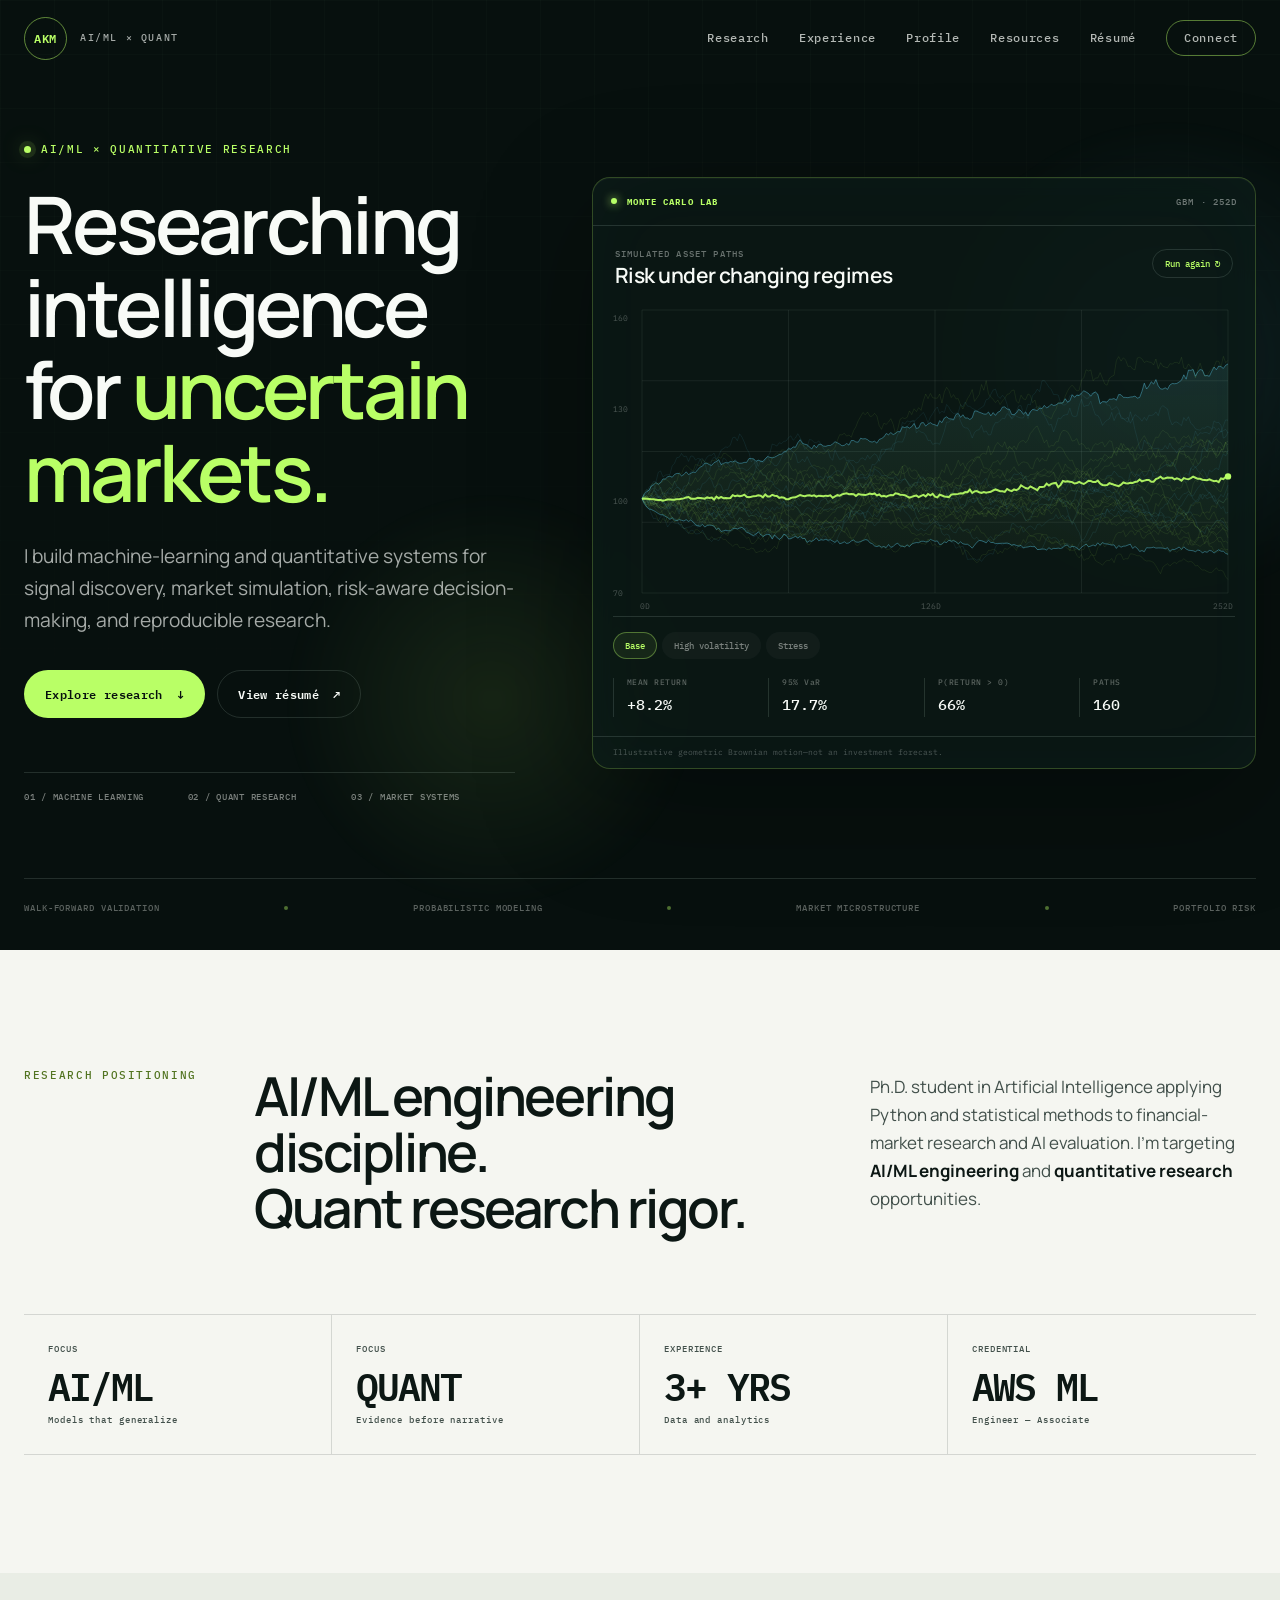
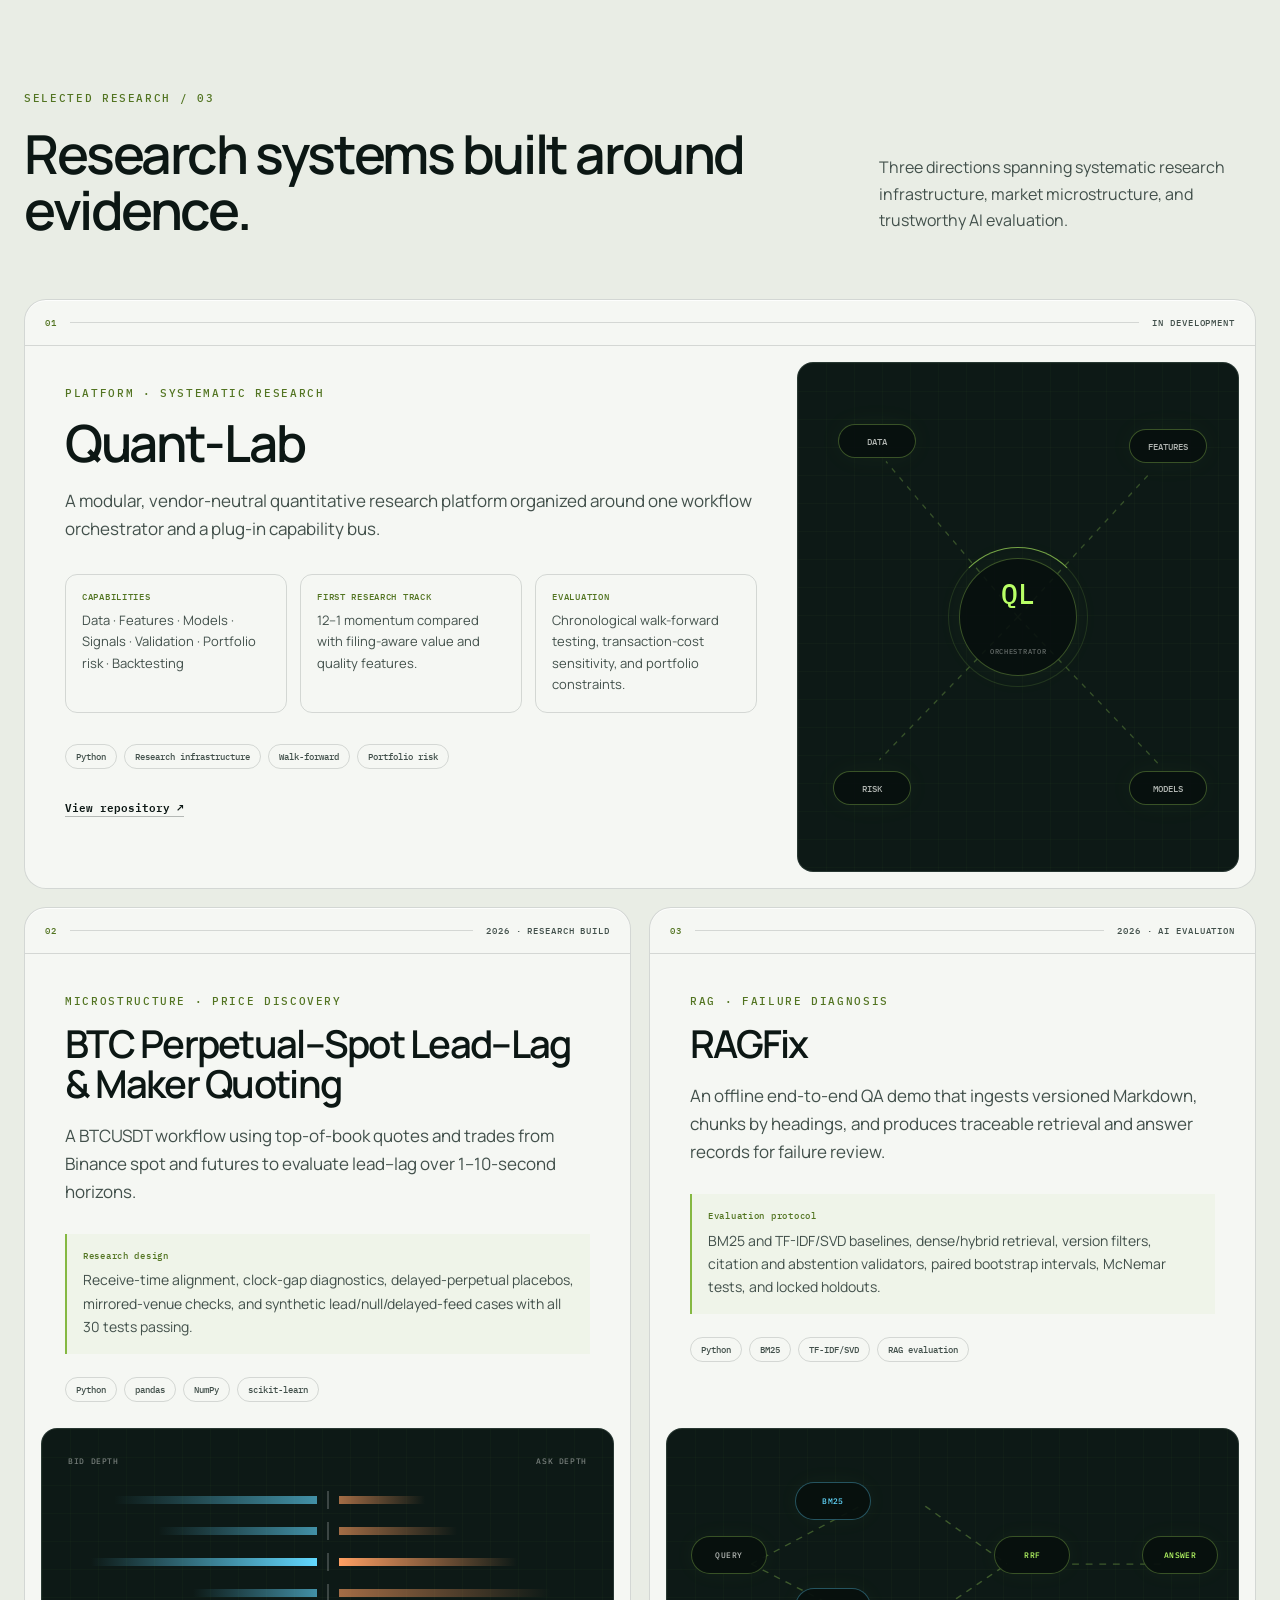
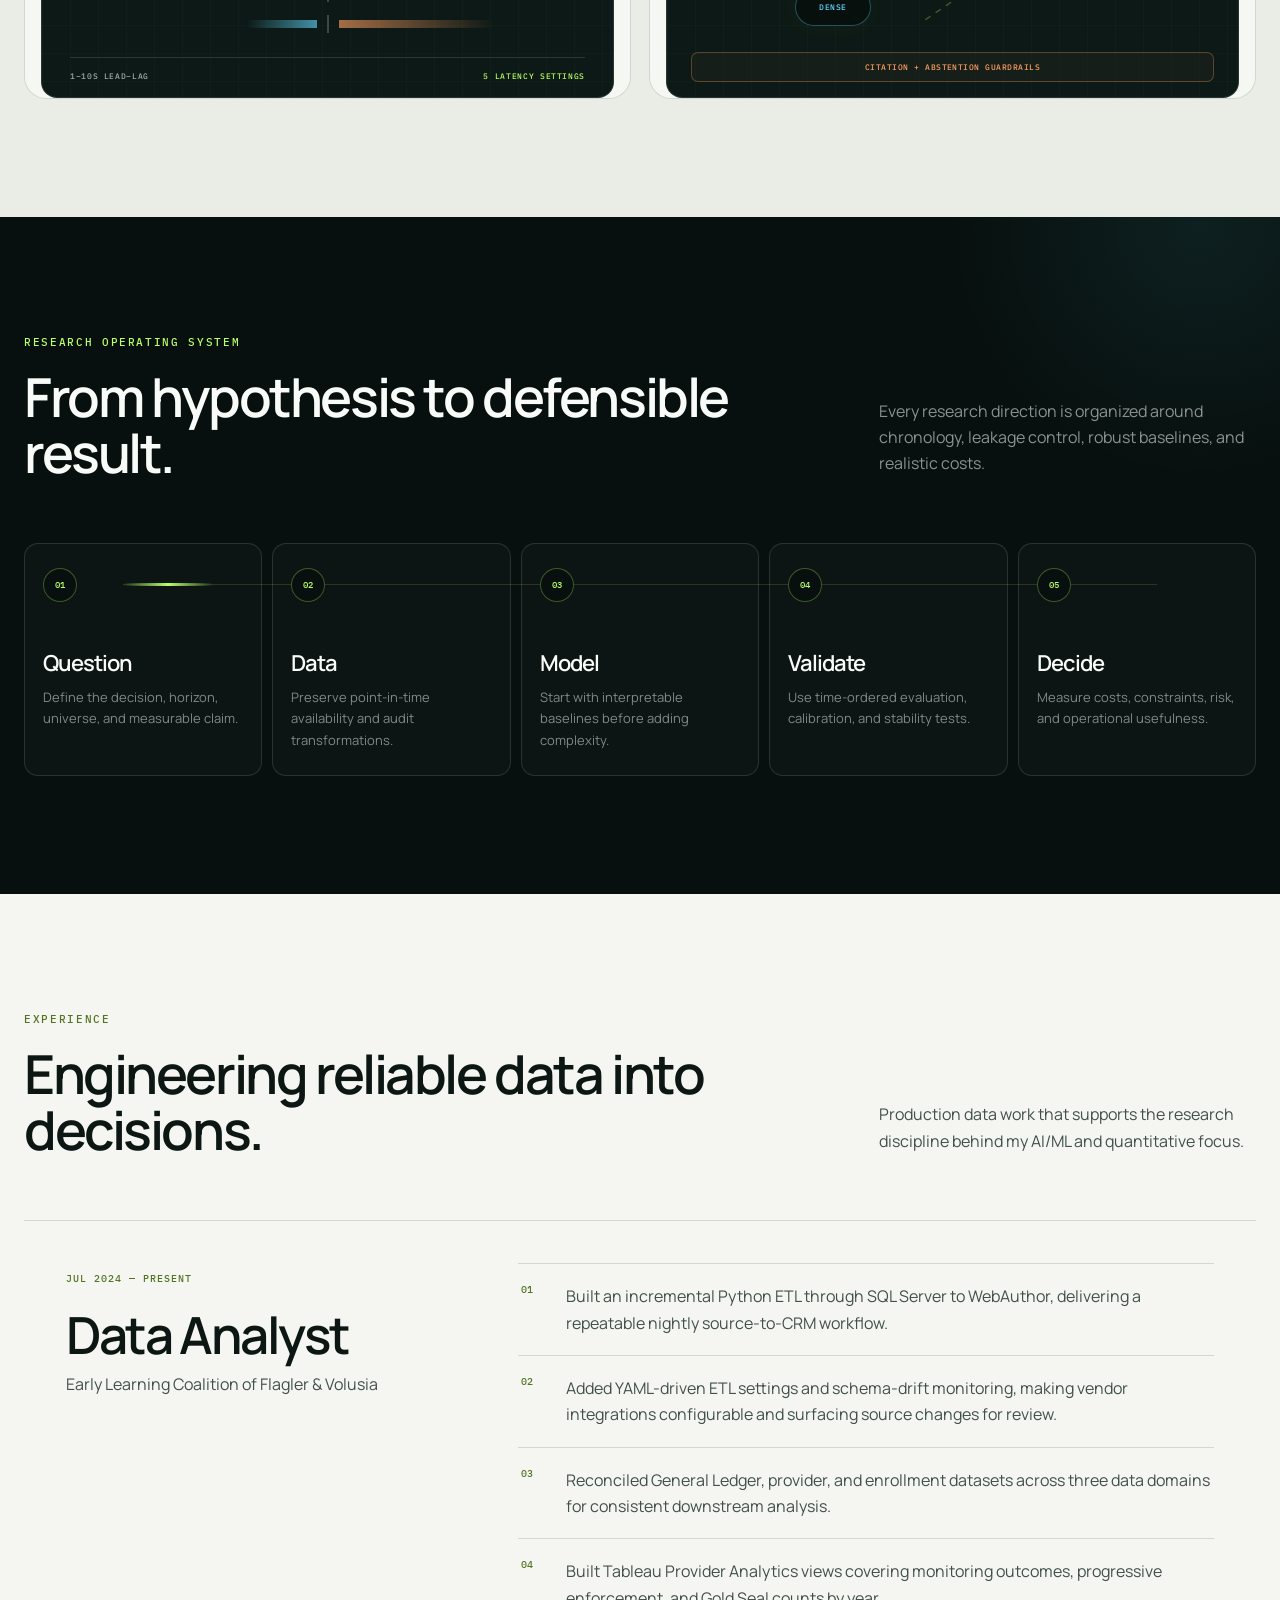
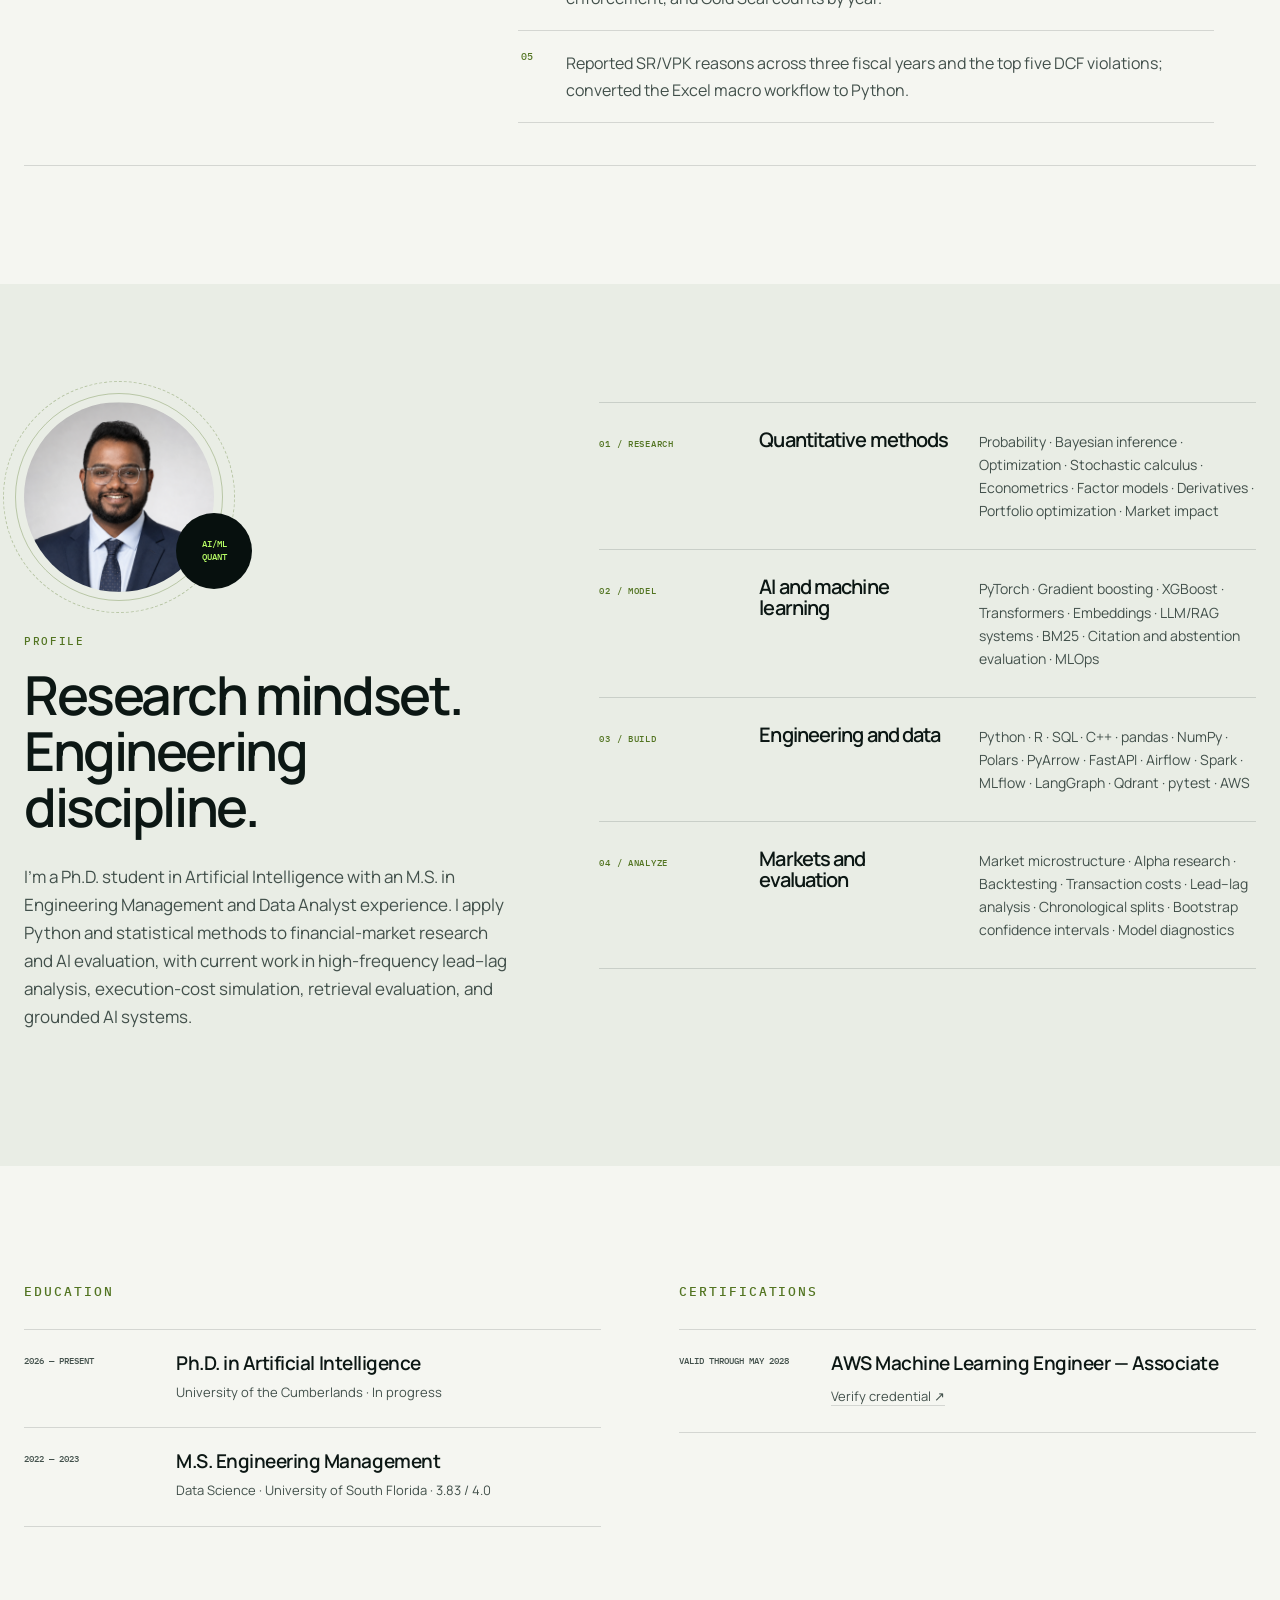
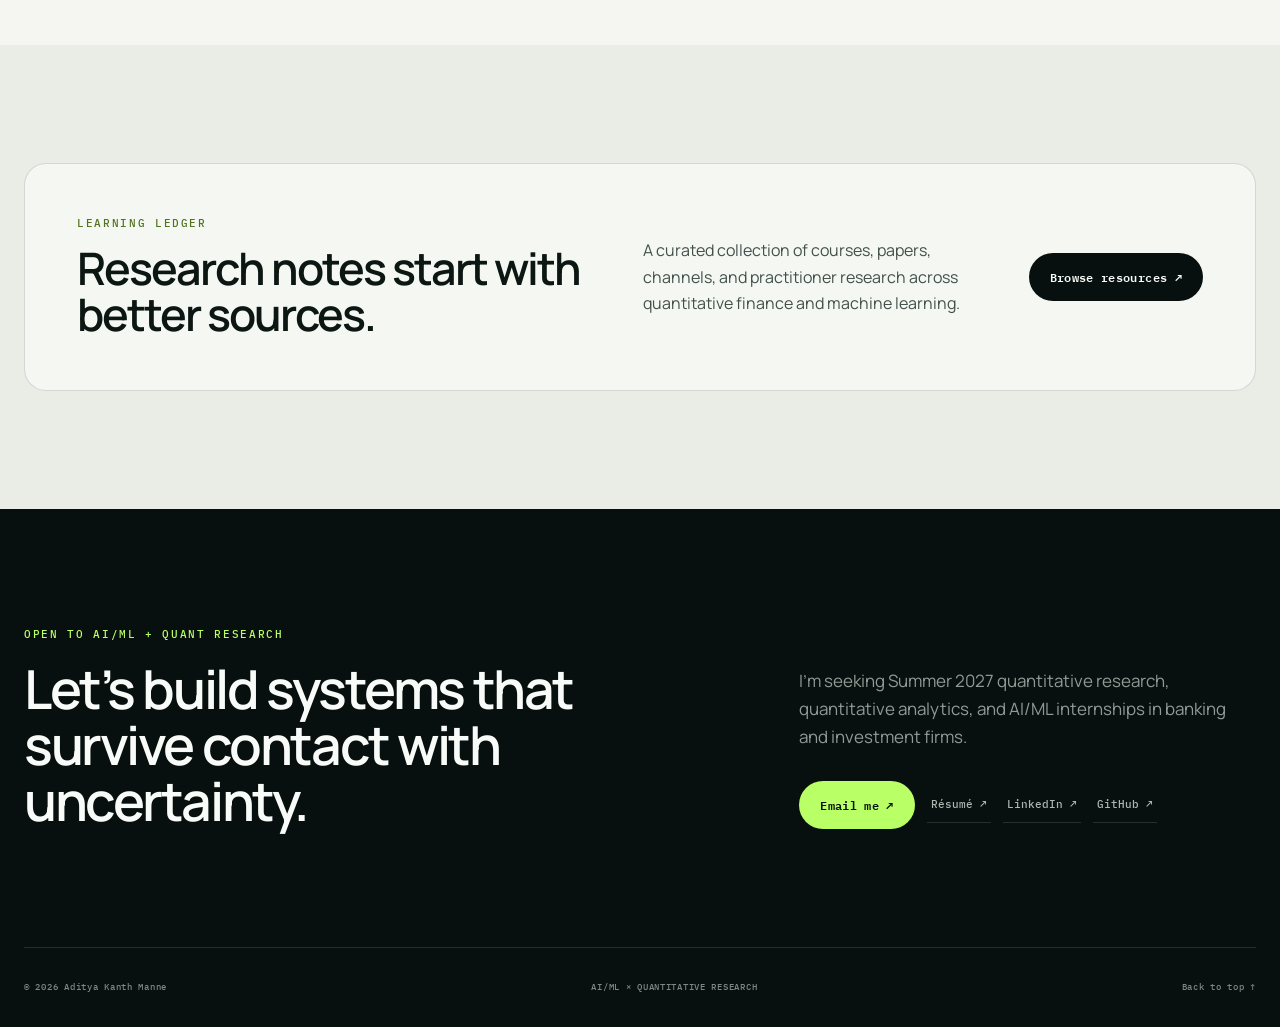
==== commit a96f107b: "10/08/2026" ====
--- a/index.html
+++ b/index.html
@@ -3,174 +3,291 @@
 <head>
   <meta charset="utf-8">
   <meta name="viewport" content="width=device-width, initial-scale=1">
-  <meta name="description" content="Aditya Kanth Manne — AI Research Engineer in Finance focused on prediction markets, quantitative research, and ML-driven market making.">
-  <meta name="theme-color" content="#f5f5f7">
-  <title>Aditya Kanth Manne — AI Research Engineer in Finance</title>
+  <meta name="description" content="Aditya Kanth Manne — AI/ML and quantitative researcher building rigorous systems for market intelligence, risk, and decision-making.">
+  <meta name="theme-color" content="#07100e">
+  <title>Aditya Kanth Manne — AI/ML &amp; Quantitative Research</title>
   <script>document.documentElement.classList.add('js')</script>
   <link rel="icon" type="image/png" sizes="64x64" href="assets/images/profile-favicon.png">
-  <link rel="apple-touch-icon" href="assets/images/AdityakanthManne.png">
   <link rel="preconnect" href="https://fonts.googleapis.com">
   <link rel="preconnect" href="https://fonts.gstatic.com" crossorigin>
-  <link href="https://fonts.googleapis.com/css2?family=Inter:wght@400;500;600;700;800&display=swap" rel="stylesheet">
+  <link href="https://fonts.googleapis.com/css2?family=IBM+Plex+Mono:wght@400;500;600&amp;family=Manrope:wght@400;500;600;700;800&amp;display=swap" rel="stylesheet">
   <link rel="stylesheet" href="portfolio.css">
-  <link rel="stylesheet" href="research.css">
-  <link rel="stylesheet" href="strategy-board.css">
 </head>
 <body>
   <a class="skip-link" href="#main">Skip to content</a>
+
   <header class="site-header" id="top">
     <nav class="nav shell" aria-label="Primary navigation">
-      <a class="brand" href="#top" aria-label="Aditya Kanth Manne, home">AKM</a>
+      <a class="brand" href="#top" aria-label="Aditya Kanth Manne, home">
+        <span class="brand-mark">AKM</span>
+        <span class="brand-role">AI/ML × QUANT</span>
+      </a>
       <button class="menu-toggle" type="button" aria-expanded="false" aria-controls="nav-links">Menu</button>
       <div class="nav-links" id="nav-links">
-        <a href="#work">Research</a>
+        <a href="#research">Research</a>
         <a href="#experience">Experience</a>
-        <a href="#about">About</a>
-        <a href="#contact">Contact</a>
-        <a class="nav-resume" href="assets/AdityaResume.pdf" target="_blank" rel="noreferrer">Résumé</a>
+        <a href="#profile">Profile</a>
+        <a href="resources.html">Resources</a>
+        <a href="assets/Aditya_Kanth_Manne_Resume.pdf" target="_blank" rel="noreferrer">Résumé</a>
+        <a class="nav-contact" href="#contact">Connect</a>
       </div>
     </nav>
   </header>
 
   <main id="main">
-    <section class="hero strategy-world section-dark" aria-labelledby="strategy-title">
-      <canvas class="strategy-canvas" id="strategy-canvas" aria-hidden="true"></canvas>
-      <div class="strategy-noise" aria-hidden="true"></div>
-
-      <div class="strategy-title">
-        <p class="eyebrow">AI · Quantitative Finance · Game Theory</p>
-        <h1 id="strategy-title">Every market is a <span>strategic game.</span></h1>
-        <p>I’m Aditya. Move the agent across the board to explore my profile.</p>
-      </div>
-
-      <div class="strategy-status" aria-live="polite">
-        <span class="status-pulse" aria-hidden="true"></span>
-        <span id="strategy-status-text">Agent online · Choose your first move</span>
-      </div>
-
-      <nav class="strategy-map" aria-label="Interactive profile map">
-        <p>Profile map</p>
-        <button type="button" data-zone="about"><span>01</span>About</button>
-        <button type="button" data-zone="education"><span>02</span>Education</button>
-        <button type="button" data-zone="experience"><span>03</span>Experience</button>
-        <button type="button" data-zone="projects"><span>04</span>Projects</button>
-        <button type="button" data-zone="skills"><span>05</span>Skills</button>
-        <button type="button" data-zone="contact"><span>06</span>Contact</button>
-      </nav>
-
-      <aside class="strategy-panel is-open" id="strategy-panel" aria-live="polite" aria-label="Profile information">
-        <button class="panel-close" type="button" aria-label="Close profile panel">×</button>
-        <div class="panel-kicker"><span id="panel-number">00</span><span id="panel-category">PLAYER PROFILE</span></div>
-        <div class="panel-identity" id="panel-identity">
-          <img src="assets/images/AdityakanthManne.png" alt="" width="72" height="72">
-          <div><strong>Aditya Kanth Manne</strong><span>AI Research Engineer · Finance</span></div>
-        </div>
-        <h2 id="panel-title">Welcome to my strategy board.</h2>
-        <div class="panel-body" id="panel-body">
-          <p>I explore how intelligent agents can forecast uncertainty, understand markets, and make better strategic decisions.</p>
-          <div class="panel-tags"><span>Artificial Intelligence</span><span>Quant Finance</span><span>Game Theory</span></div>
-        </div>
-        <div class="panel-actions" id="panel-actions">
-          <button class="panel-move" type="button" data-zone="about">Make the first move <span>→</span></button>
-          <a href="assets/AdityaResume.pdf" target="_blank" rel="noreferrer">Résumé ↗</a>
-        </div>
-      </aside>
-
-      <div class="strategy-controls" aria-label="Move agent">
-        <p><span class="desktop-instruction">Use arrow keys or WASD</span><span class="mobile-instruction">Move the agent</span></p>
-        <div class="d-pad">
-          <button type="button" data-move="up" aria-label="Move up">↑</button>
-          <button type="button" data-move="left" aria-label="Move left">←</button>
-          <button type="button" data-move="down" aria-label="Move down">↓</button>
-          <button type="button" data-move="right" aria-label="Move right">→</button>
-        </div>
-      </div>
-
-      <div class="strategy-progress" aria-label="Profile discovery progress">
-        <span id="progress-count">0 / 6 discovered</span>
-        <div class="progress-track"><i id="progress-bar"></i></div>
-      </div>
-
-      <a class="classic-view" href="#work">View classic portfolio <span aria-hidden="true">↓</span></a>
-      <p class="sr-only" id="strategy-help">Use the arrow keys or WASD to move between profile areas. You can also use the Profile map buttons.</p>
-    </section>
-
-    <section class="intro section-light">
-      <div class="shell intro-grid reveal">
-        <p class="section-label">The short version</p>
-        <h2>Research for markets that never stand still.</h2>
-        <p class="large-copy">I investigate how learning systems can forecast uncertain outcomes, discover signals, price risk, and make better decisions in fast-moving financial markets.</p>
-      </div>
-      <div class="shell stats reveal" aria-label="Career highlights">
-        <div><strong>3+</strong><span>Years in data & analytics</span></div>
-        <div><strong>711</strong><span>LinkedIn followers</span></div>
-        <div><strong>500+</strong><span>Professional connections</span></div>
-        <div><strong>AWS</strong><span>ML Engineer certified</span></div>
-      </div>
-    </section>
-
-    <section class="work section-light" id="work">
+    <section class="hero section-dark" aria-labelledby="hero-title">
+      <div class="market-grid" aria-hidden="true"></div>
+      <div class="hero-orb hero-orb-one" aria-hidden="true"></div>
+      <div class="hero-orb hero-orb-two" aria-hidden="true"></div>
+
+      <div class="shell hero-grid">
+        <div class="hero-copy reveal">
+          <p class="eyebrow"><span class="status-dot"></span> AI/ML × Quantitative Research</p>
+          <h1 id="hero-title">Researching intelligence for <span>uncertain markets.</span></h1>
+          <p class="hero-lede">I build machine-learning and quantitative systems for signal discovery, market simulation, risk-aware decision-making, and reproducible research.</p>
+          <div class="hero-actions">
+            <a class="button button-primary" href="#research">Explore research <span>↓</span></a>
+            <a class="button button-ghost" href="assets/Aditya_Kanth_Manne_Resume.pdf" target="_blank" rel="noreferrer">View résumé <span>↗</span></a>
+          </div>
+          <div class="focus-strip" aria-label="Current focus areas">
+            <span>01 / MACHINE LEARNING</span>
+            <span>02 / QUANT RESEARCH</span>
+            <span>03 / MARKET SYSTEMS</span>
+          </div>
+        </div>
+
+        <div class="simulation-terminal reveal" aria-label="Interactive Monte Carlo simulation">
+          <div class="terminal-bar">
+            <div><span class="terminal-light"></span><strong>MONTE CARLO LAB</strong></div>
+            <span>GBM · 252D</span>
+          </div>
+          <div class="simulation-heading">
+            <div>
+              <p>SIMULATED ASSET PATHS</p>
+              <h2>Risk under changing regimes</h2>
+            </div>
+            <button class="run-simulation" id="run-simulation" type="button">Run again ↻</button>
+          </div>
+          <div class="chart-wrap">
+            <canvas id="monte-carlo-chart" role="img" aria-label="Monte Carlo price paths with confidence bands"></canvas>
+            <div class="chart-axis chart-axis-y"><span>160</span><span>130</span><span>100</span><span>70</span></div>
+            <div class="chart-axis chart-axis-x"><span>0D</span><span>126D</span><span>252D</span></div>
+          </div>
+          <div class="regime-controls" aria-label="Simulation regime">
+            <button type="button" class="is-active" data-regime="base" aria-pressed="true">Base</button>
+            <button type="button" data-regime="volatile" aria-pressed="false">High volatility</button>
+            <button type="button" data-regime="stress" aria-pressed="false">Stress</button>
+          </div>
+          <div class="simulation-metrics" aria-live="polite">
+            <div><span>MEAN RETURN</span><strong id="sim-return">—</strong></div>
+            <div><span>95% VaR</span><strong id="sim-var">—</strong></div>
+            <div><span>P(RETURN &gt; 0)</span><strong id="sim-positive">—</strong></div>
+            <div><span>PATHS</span><strong>160</strong></div>
+          </div>
+          <p class="simulation-note">Illustrative geometric Brownian motion—not an investment forecast.</p>
+        </div>
+      </div>
+
+      <div class="shell hero-tape" aria-hidden="true">
+        <span>WALK-FORWARD VALIDATION</span><i></i>
+        <span>PROBABILISTIC MODELING</span><i></i>
+        <span>MARKET MICROSTRUCTURE</span><i></i>
+        <span>PORTFOLIO RISK</span>
+      </div>
+    </section>
+
+    <section class="positioning section-light" aria-label="Professional focus">
+      <div class="shell positioning-grid reveal">
+        <p class="section-label">RESEARCH POSITIONING</p>
+        <h2>AI/ML engineering discipline.<br>Quant research rigor.</h2>
+        <p>Ph.D. student in Artificial Intelligence applying Python and statistical methods to financial-market research and AI evaluation. I’m targeting <strong>AI/ML engineering</strong> and <strong>quantitative research</strong> opportunities.</p>
+      </div>
+      <div class="shell signal-stats reveal">
+        <div><span>FOCUS</span><strong>AI/ML</strong><small>Models that generalize</small></div>
+        <div><span>FOCUS</span><strong>QUANT</strong><small>Evidence before narrative</small></div>
+        <div><span>EXPERIENCE</span><strong>3+ YRS</strong><small>Data and analytics</small></div>
+        <div><span>CREDENTIAL</span><strong>AWS ML</strong><small>Engineer — Associate</small></div>
+      </div>
+    </section>
+
+    <section class="research section-muted" id="research">
       <div class="shell section-heading reveal">
-        <p class="section-label">Current research projects</p>
-        <h2>Learning, pricing, and acting under uncertainty.</h2>
-        <p>Five active projects exploring autonomous financial research, prediction markets, portfolio intelligence, and simulated market environments.</p>
-      </div>
-      <div class="shell research-grid">
-        <article class="research-card research-card-featured reveal"><span>PROJECT 01 · IN DEVELOPMENT</span><div class="research-icon" aria-hidden="true">⌁</div><h3>FinResearch Agent</h3><p>An AI research agent designed to support structured financial investigation, evidence synthesis, and quantitative research workflows.</p><ul class="chips"><li>Agentic AI</li><li>Financial research</li><li>LLMs</li></ul></article>
-        <article class="research-card reveal"><span>PROJECT 02 · IN DEVELOPMENT</span><div class="research-icon" aria-hidden="true">◉</div><h3>Prediction Market Agents</h3><p>Autonomous agents for researching uncertain events, forming calibrated forecasts, and participating in prediction-market environments.</p><ul class="chips"><li>Forecasting</li><li>Multi-agent systems</li><li>Markets</li></ul></article>
-        <article class="research-card reveal"><span>PROJECT 03 · IN DEVELOPMENT</span><div class="research-icon" aria-hidden="true">◎</div><h3>AI Portfolio Manager</h3><p>An intelligent portfolio research system focused on allocation decisions, risk awareness, and adaptive investment analysis.</p><ul class="chips"><li>Portfolio intelligence</li><li>Risk</li><li>ML</li></ul></article>
-        <article class="research-card reveal"><span>PROJECT 04 · IN DEVELOPMENT</span><div class="research-icon" aria-hidden="true">↔</div><h3>Market Simulator</h3><p>A controlled market environment for studying price formation, participant behavior, strategy interaction, and execution dynamics.</p><ul class="chips"><li>Simulation</li><li>Microstructure</li><li>Market making</li></ul></article>
-        <article class="research-card reveal"><span>PROJECT 05 · IN DEVELOPMENT</span><div class="research-icon" aria-hidden="true">✦</div><h3>Research Copilot</h3><p>An autonomous quantitative research copilot for turning hypotheses into organized experiments, analysis, and reproducible research artifacts.</p><ul class="chips"><li>Quant research</li><li>Automation</li><li>AI agents</li></ul></article>
-      </div>
-      <div class="shell research-note reveal"><p>Detailed case studies, repositories, and results will be added as the work develops.</p><span>Active research portfolio</span></div>
-    </section>
-
-    <section class="experience section-dark" id="experience">
-      <div class="shell section-heading reveal"><p class="section-label">Experience</p><h2>From raw data to real-world impact.</h2></div>
-      <div class="shell timeline">
-        <article class="timeline-item reveal"><div><p class="timeline-date">2024 — Present</p><h3>Data Analyst</h3><p class="company">Early Learning Coalition of Flagler & Volusia</p></div><div><p>Applying data science and business analytics to operational decision-making, reporting, and data-informed program delivery.</p></div></article>
-        
-        <article class="timeline-item reveal"><div><p class="timeline-date">2022 — 2023</p><h3>Outdoor Recreation Center Lead</h3><p class="company">University of South Florida</p></div><div><p>Led day-to-day operations and supported a high-volume university recreation environment while completing graduate study.</p></div></article>
-        
-      </div>
-    </section>
-
-    <section class="about section-light" id="about">
-      <div class="shell about-grid">
-        <div class="portrait-wrap reveal"><img src="assets/images/AdityakanthManne.png" alt="Aditya Kanth Manne" loading="lazy"></div>
-        <div class="about-copy reveal"><p class="section-label">About</p><h2>AI research for financial decisions.</h2><p>I’m an AI Research Engineer in Finance with more than three years of experience across data science and business analytics. I’m especially interested in systems that learn from market behavior and remain useful under uncertainty.</p><p>I’m open to roles in quantitative research, prediction markets, and ML/AI-driven market making—teams where rigorous experiments, strong engineering, and market intuition meet.</p><div class="skill-groups"><div><strong>Research</strong><span>Prediction · Market microstructure · Options · Risk</span></div><div><strong>Model</strong><span>Machine learning · NLP · Time series · RL</span></div><div><strong>Build</strong><span>Python · SQL · AWS · Git</span></div></div></div>
-      </div>
-    </section>
-
-    <section class="credentials education section-muted" id="education">
-      <div class="shell section-heading reveal"><p class="section-label">Education</p><h2>Academic foundations for intelligent systems.</h2></div>
-      <div class="shell credential-grid">
-        <article class="credential education-card reveal"><p>2026 — 2029</p><h3>Ph.D. in Artificial Intelligence</h3><span>University of the Cumberlands</span><strong>In progress</strong></article>
-        <article class="credential education-card reveal"><p>2022 — 2023</p><h3>M.S. Engineering Management</h3><span>Data Science · University of South Florida</span><strong>3.83 / 4.0 GPA</strong></article>
-        <article class="credential education-card reveal"><p>2016 — 2020</p><h3>B.E. Mechanical Engineering</h3><span>Industrial Engineering · JNTU Hyderabad</span><strong>3.47 / 4.0 GPA</strong></article>
-      </div>
-    </section>
-
-    <section class="credentials certifications section-light" id="certifications">
-      <div class="shell section-heading reveal"><p class="section-label">Certifications</p><h2>Specialized, industry-recognized learning.</h2></div>
-      <div class="shell certification-grid">
-        <article class="credential cert-card reveal"><div class="cert-mark aws-mark" role="img" aria-label="Amazon Web Services">aws<span></span></div><div><p>2025</p><h3>AWS Machine Learning Engineer — Associate</h3><a href="https://www.credly.com/badges/4bb6cfda-81a1-4c8b-b867-775bef4367dd/public_url" target="_blank" rel="noreferrer">Verify credential ↗</a></div></article>
-        <article class="credential cert-card reveal"><div class="cert-mark usf-mark" role="img" aria-label="University of South Florida">USF</div><div><p>2023</p><h3>Technology Management Graduate Certificate</h3><span>University of South Florida</span><a href="https://www.michaelsutter.com/ediploma?fn=diplomastatuscheck&amp;key=020000009c153f0bc3fb7508cb0fd41bfa76507c6c6ce606cbd14b7441426fdc6e87a95b299e4d4b26555b296a536832ce0800c20e47eef3a808565bbfdde11620291b5f" target="_blank" rel="noreferrer">Verify certificate ↗</a></div></article>
-        <article class="credential cert-card reveal"><div class="cert-mark google-mark" role="img" aria-label="Google"><span>G</span><span>o</span><span>o</span><span>g</span><span>l</span><span>e</span></div><div><p>2022</p><h3>Google Project Management Professional Certificate</h3><span>Google · Coursera</span><a href="https://www.coursera.org/account/accomplishments/specialization/certificate/75PY5QSAD3GG" target="_blank" rel="noreferrer">Verify certificate ↗</a></div></article>
+        <div>
+          <p class="section-label">SELECTED RESEARCH / 03</p>
+          <h2>Research systems built around evidence.</h2>
+        </div>
+        <p>Three directions spanning systematic research infrastructure, market microstructure, and trustworthy AI evaluation.</p>
+      </div>
+
+      <div class="shell project-stack">
+        <article class="project-card project-featured reveal">
+          <div class="project-index"><span>01</span><i></i><em>IN DEVELOPMENT</em></div>
+          <div class="project-content">
+            <p class="project-type">PLATFORM · SYSTEMATIC RESEARCH</p>
+            <h3>Quant-Lab</h3>
+            <p class="project-summary">A modular, vendor-neutral quantitative research platform organized around one workflow orchestrator and a plug-in capability bus.</p>
+            <div class="project-detail-grid">
+              <div><span>CAPABILITIES</span><p>Data · Features · Models · Signals · Validation · Portfolio risk · Backtesting</p></div>
+              <div><span>FIRST RESEARCH TRACK</span><p>12–1 momentum compared with filing-aware value and quality features.</p></div>
+              <div><span>EVALUATION</span><p>Chronological walk-forward testing, transaction-cost sensitivity, and portfolio constraints.</p></div>
+            </div>
+            <div class="project-tags"><span>Python</span><span>Research infrastructure</span><span>Walk-forward</span><span>Portfolio risk</span></div>
+            <a class="project-link" href="https://github.com/AdityaKanthManne/Quant-Lab" target="_blank" rel="noreferrer">View repository ↗</a>
+          </div>
+          <div class="project-visual quantlab-visual" aria-hidden="true">
+            <div class="system-node node-data">DATA</div>
+            <div class="system-node node-features">FEATURES</div>
+            <div class="system-node node-models">MODELS</div>
+            <div class="system-node node-risk">RISK</div>
+            <div class="system-core"><span>QL</span><small>ORCHESTRATOR</small></div>
+            <svg viewBox="0 0 400 320" preserveAspectRatio="none">
+              <path d="M200 160 L80 62 M200 160 L322 68 M200 160 L330 254 M200 160 L74 250"></path>
+            </svg>
+          </div>
+        </article>
+
+        <article class="project-card reveal">
+          <div class="project-index"><span>02</span><i></i><em>2026 · RESEARCH BUILD</em></div>
+          <div class="project-content">
+            <p class="project-type">MICROSTRUCTURE · PRICE DISCOVERY</p>
+            <h3>BTC Perpetual–Spot Lead–Lag &amp; Maker Quoting</h3>
+            <p class="project-summary">A BTCUSDT workflow using top-of-book quotes and trades from Binance spot and futures to evaluate lead–lag over 1–10-second horizons.</p>
+            <p class="project-method"><span>Research design</span> Receive-time alignment, clock-gap diagnostics, delayed-perpetual placebos, mirrored-venue checks, and synthetic lead/null/delayed-feed cases with all 30 tests passing.</p>
+            <div class="project-tags"><span>Python</span><span>pandas</span><span>NumPy</span><span>scikit-learn</span></div>
+          </div>
+          <div class="project-visual orderbook-visual" aria-hidden="true">
+            <div class="book-labels"><span>BID DEPTH</span><span>ASK DEPTH</span></div>
+            <div class="order-row"><i style="--bid:82%"></i><b></b><i style="--ask:35%"></i></div>
+            <div class="order-row"><i style="--bid:64%"></i><b></b><i style="--ask:48%"></i></div>
+            <div class="order-row active"><i style="--bid:91%"></i><b></b><i style="--ask:72%"></i></div>
+            <div class="order-row"><i style="--bid:50%"></i><b></b><i style="--ask:86%"></i></div>
+            <div class="order-row"><i style="--bid:28%"></i><b></b><i style="--ask:63%"></i></div>
+            <div class="mid-price">1–10S LEAD–LAG <span>5 LATENCY SETTINGS</span></div>
+          </div>
+        </article>
+
+        <article class="project-card reveal">
+          <div class="project-index"><span>03</span><i></i><em>2026 · AI EVALUATION</em></div>
+          <div class="project-content">
+            <p class="project-type">RAG · FAILURE DIAGNOSIS</p>
+            <h3>RAGFix</h3>
+            <p class="project-summary">An offline end-to-end QA demo that ingests versioned Markdown, chunks by headings, and produces traceable retrieval and answer records for failure review.</p>
+            <p class="project-method"><span>Evaluation protocol</span> BM25 and TF-IDF/SVD baselines, dense/hybrid retrieval, version filters, citation and abstention validators, paired bootstrap intervals, McNemar tests, and locked holdouts.</p>
+            <div class="project-tags"><span>Python</span><span>BM25</span><span>TF-IDF/SVD</span><span>RAG evaluation</span></div>
+          </div>
+          <div class="project-visual rag-visual" aria-hidden="true">
+            <div class="rag-node rag-query">QUERY</div>
+            <div class="rag-node rag-bm25">BM25</div>
+            <div class="rag-node rag-dense">DENSE</div>
+            <div class="rag-node rag-fusion">RRF</div>
+            <div class="rag-node rag-answer">ANSWER</div>
+            <div class="rag-guard">CITATION + ABSTENTION GUARDRAILS</div>
+            <svg viewBox="0 0 420 250" preserveAspectRatio="none"><path d="M62 126 L142 72 M62 126 L142 178 M190 72 L250 126 M190 178 L250 126 M298 126 L363 126"></path></svg>
+          </div>
+        </article>
+      </div>
+    </section>
+
+    <section class="method section-dark" aria-labelledby="method-title">
+      <div class="shell section-heading reveal">
+        <div><p class="section-label">RESEARCH OPERATING SYSTEM</p><h2 id="method-title">From hypothesis to defensible result.</h2></div>
+        <p>Every research direction is organized around chronology, leakage control, robust baselines, and realistic costs.</p>
+      </div>
+      <div class="shell method-track reveal">
+        <div class="method-line" aria-hidden="true"><i></i></div>
+        <article><span>01</span><h3>Question</h3><p>Define the decision, horizon, universe, and measurable claim.</p></article>
+        <article><span>02</span><h3>Data</h3><p>Preserve point-in-time availability and audit transformations.</p></article>
+        <article><span>03</span><h3>Model</h3><p>Start with interpretable baselines before adding complexity.</p></article>
+        <article><span>04</span><h3>Validate</h3><p>Use time-ordered evaluation, calibration, and stability tests.</p></article>
+        <article><span>05</span><h3>Decide</h3><p>Measure costs, constraints, risk, and operational usefulness.</p></article>
+      </div>
+    </section>
+
+    <section class="experience section-light" id="experience">
+      <div class="shell section-heading reveal">
+        <div><p class="section-label">EXPERIENCE</p><h2>Engineering reliable data into decisions.</h2></div>
+        <p>Production data work that supports the research discipline behind my AI/ML and quantitative focus.</p>
+      </div>
+      <article class="shell experience-card reveal">
+        <div class="experience-meta">
+          <span>JUL 2024 — PRESENT</span>
+          <h3>Data Analyst</h3>
+          <p>Early Learning Coalition of Flagler &amp; Volusia</p>
+        </div>
+        <ul>
+          <li>Built an incremental Python ETL through SQL Server to WebAuthor, delivering a repeatable nightly source-to-CRM workflow.</li>
+          <li>Added YAML-driven ETL settings and schema-drift monitoring, making vendor integrations configurable and surfacing source changes for review.</li>
+          <li>Reconciled General Ledger, provider, and enrollment datasets across three data domains for consistent downstream analysis.</li>
+          <li>Built Tableau Provider Analytics views covering monitoring outcomes, progressive enforcement, and Gold Seal counts by year.</li>
+          <li>Reported SR/VPK reasons across three fiscal years and the top five DCF violations; converted the Excel macro workflow to Python.</li>
+        </ul>
+      </article>
+    </section>
+
+    <section class="profile section-muted" id="profile">
+      <div class="shell profile-grid">
+        <div class="profile-intro reveal">
+          <div class="portrait-frame">
+            <img src="assets/images/AdityakanthManne.png" alt="Aditya Kanth Manne" loading="lazy">
+            <span>AI/ML<br>QUANT</span>
+          </div>
+          <p class="section-label">PROFILE</p>
+          <h2>Research mindset.<br>Engineering discipline.</h2>
+          <p>I’m a Ph.D. student in Artificial Intelligence with an M.S. in Engineering Management and Data Analyst experience. I apply Python and statistical methods to financial-market research and AI evaluation, with current work in high-frequency lead–lag analysis, execution-cost simulation, retrieval evaluation, and grounded AI systems.</p>
+        </div>
+        <div class="capability-matrix reveal">
+          <article><span>01 / RESEARCH</span><h3>Quantitative methods</h3><p>Probability · Bayesian inference · Optimization · Stochastic calculus · Econometrics · Factor models · Derivatives · Portfolio optimization · Market impact</p></article>
+          <article><span>02 / MODEL</span><h3>AI and machine learning</h3><p>PyTorch · Gradient boosting · XGBoost · Transformers · Embeddings · LLM/RAG systems · BM25 · Citation and abstention evaluation · MLOps</p></article>
+          <article><span>03 / BUILD</span><h3>Engineering and data</h3><p>Python · R · SQL · C++ · pandas · NumPy · Polars · PyArrow · FastAPI · Airflow · Spark · MLflow · LangGraph · Qdrant · pytest · AWS</p></article>
+          <article><span>04 / ANALYZE</span><h3>Markets and evaluation</h3><p>Market microstructure · Alpha research · Backtesting · Transaction costs · Lead–lag analysis · Chronological splits · Bootstrap confidence intervals · Model diagnostics</p></article>
+        </div>
+      </div>
+    </section>
+
+    <section class="credentials section-light" id="credentials">
+      <div class="shell credentials-grid">
+        <div class="credential-column reveal">
+          <p class="section-label">EDUCATION</p>
+          <article><span>2026 — PRESENT</span><div><h3>Ph.D. in Artificial Intelligence</h3><p>University of the Cumberlands · In progress</p></div></article>
+          <article><span>2022 — 2023</span><div><h3>M.S. Engineering Management</h3><p>Data Science · University of South Florida · 3.83 / 4.0</p></div></article>
+        </div>
+        <div class="credential-column reveal">
+          <p class="section-label">CERTIFICATIONS</p>
+          <article><span>VALID THROUGH MAY 2028</span><div><h3>AWS Machine Learning Engineer — Associate</h3><a href="https://www.credly.com/badges/4bb6cfda-81a1-4c8b-b867-775bef4367dd/public_url" target="_blank" rel="noreferrer">Verify credential ↗</a></div></article>
+        </div>
+      </div>
+    </section>
+
+    <section class="resource-cta section-muted">
+      <div class="shell resource-cta-inner reveal">
+        <div><p class="section-label">LEARNING LEDGER</p><h2>Research notes start with better sources.</h2></div>
+        <p>A curated collection of courses, papers, channels, and practitioner research across quantitative finance and machine learning.</p>
+        <a class="button button-dark" href="resources.html">Browse resources ↗</a>
       </div>
     </section>
 
     <section class="contact section-dark" id="contact">
-      <div class="shell contact-inner reveal">
-        <p class="section-label">Open to the right research team.</p>
-        <h2>Building the future of markets?<br><span>Let’s talk.</span></h2>
-        <p>Open to AI research engineering, prediction-market research, quantitative research, and ML/AI market-making roles.</p>
-        <div class="contact-actions"><a class="button button-light" href="mailto:adityamanneqr@gmail.com">Start a conversation</a><a class="text-link" href="https://www.linkedin.com/in/adityakanthmanne/" target="_blank" rel="noreferrer">LinkedIn ↗</a><a class="text-link" href="https://github.com/adityakanthmanne" target="_blank" rel="noreferrer">GitHub ↗</a></div>
+      <div class="shell contact-grid reveal">
+        <div>
+          <p class="section-label">OPEN TO AI/ML + QUANT RESEARCH</p>
+          <h2>Let’s build systems that survive contact with uncertainty.</h2>
+        </div>
+        <div class="contact-copy">
+          <p>I’m seeking Summer 2027 quantitative research, quantitative analytics, and AI/ML internships in banking and investment firms.</p>
+          <div class="contact-actions">
+            <a class="button button-primary" href="mailto:amanne62115@ucumberlands.edu">Email me ↗</a>
+            <a href="assets/Aditya_Kanth_Manne_Resume.pdf" target="_blank" rel="noreferrer">Résumé ↗</a>
+            <a href="https://www.linkedin.com/in/adityakanthmanne/" target="_blank" rel="noreferrer">LinkedIn ↗</a>
+            <a href="https://github.com/adityakanthmanne" target="_blank" rel="noreferrer">GitHub ↗</a>
+          </div>
+        </div>
       </div>
     </section>
   </main>
 
-  <footer><div class="shell"><p>© <span id="year"></span> Aditya Kanth Manne</p><a href="#top">Back to top ↑</a></div></footer>
+  <footer>
+    <div class="shell"><p>© <span id="year"></span> Aditya Kanth Manne</p><span>AI/ML × QUANTITATIVE RESEARCH</span><a href="#top">Back to top ↑</a></div>
+  </footer>
   <script src="portfolio.js"></script>
 </body>
 </html>
--- a/portfolio.css
+++ b/portfolio.css
@@ -1 +1,1909 @@
-:root{--black:#000;--ink:#1d1d1f;--muted:#6e6e73;--line:#d2d2d7;--white:#fff;--soft:#f5f5f7;--blue:#0071e3;--radius:32px;--shell:min(1120px,calc(100vw - 48px));color-scheme:light}*{box-sizing:border-box}html{scroll-behavior:smooth}body{margin:0;background:var(--white);color:var(--ink);font-family:Inter,-apple-system,BlinkMacSystemFont,"SF Pro Display","Helvetica Neue",sans-serif;-webkit-font-smoothing:antialiased}img{display:block;max-width:100%}a{color:inherit;text-decoration:none}button{font:inherit}.shell{width:var(--shell);margin-inline:auto}.skip-link{position:fixed;left:16px;top:-80px;z-index:100;padding:12px 18px;background:#fff;border-radius:20px}.skip-link:focus{top:16px}.site-header{position:fixed;z-index:50;top:0;left:0;width:100%;color:#fff;transition:.3s ease}.site-header.scrolled{color:var(--ink);background:rgba(255,255,255,.82);backdrop-filter:saturate(180%) blur(20px);border-bottom:1px solid rgba(0,0,0,.08)}.nav{height:58px;display:flex;align-items:center;justify-content:space-between}.brand{font-weight:800;letter-spacing:-.04em}.nav-links{display:flex;align-items:center;gap:30px;font-size:12px;font-weight:500}.nav-links a{opacity:.78;transition:.2s}.nav-links a:hover{opacity:1}.nav-resume{padding:8px 14px;border:1px solid currentColor;border-radius:999px}.menu-toggle{display:none;background:none;border:0;color:inherit}.section-dark{background:#000;color:#f5f5f7}.section-light{background:#fff}.section-muted{background:var(--soft)}.hero{position:relative;min-height:100svh;overflow:hidden}.hero-inner{position:relative;z-index:2;padding-top:clamp(140px,18vh,210px);text-align:center}.eyebrow,.section-label,.project-number,.timeline-date,.credential p{margin:0 0 20px;color:#86868b;font-size:14px;font-weight:600;letter-spacing:.02em}.hero h1{max-width:1040px;margin:0 auto;font-size:clamp(52px,8.5vw,112px);line-height:.92;letter-spacing:-.072em}.hero h1 span{display:block;background:linear-gradient(100deg,#6da8ff,#c4a8ff 48%,#ff9cb5);-webkit-background-clip:text;background-clip:text;color:transparent}.hero-copy{max-width:690px;margin:34px auto 0;color:#a1a1a6;font-size:clamp(18px,2vw,24px);line-height:1.5;letter-spacing:-.02em}.hero-actions{display:flex;gap:28px;justify-content:center;align-items:center;margin-top:36px}.button{display:inline-flex;align-items:center;justify-content:center;padding:14px 22px;border-radius:999px;font-size:15px;font-weight:600;transition:.2s}.button:hover{transform:translateY(-2px)}.button-primary{background:var(--blue);color:#fff}.button-light{background:#fff;color:#000}.text-link{color:#2997ff;font-weight:600}.hero-visual{position:relative;width:min(900px,90vw);height:320px;margin:54px auto 0;perspective:1000px}.hero-glow{position:absolute;left:50%;bottom:-30%;width:80vw;height:70vw;transform:translateX(-50%);background:radial-gradient(circle,rgba(56,92,197,.28),transparent 64%)}.orb{position:absolute;border-radius:50%;filter:blur(2px)}.orb-one{width:420px;height:420px;left:calc(50% - 210px);top:20px;background:linear-gradient(145deg,#29337b,#090912 65%);box-shadow:0 0 100px rgba(87,116,255,.3)}.orb-two{width:260px;height:260px;left:calc(50% - 130px);top:95px;border:1px solid rgba(255,255,255,.16);background:radial-gradient(circle at 34% 28%,#d9b6ff,transparent 17%),linear-gradient(155deg,#122147,#020205 72%)}.metric-card{position:absolute;padding:18px 20px;text-align:left;background:rgba(24,24,28,.66);border:1px solid rgba(255,255,255,.12);border-radius:20px;backdrop-filter:blur(20px);box-shadow:0 30px 80px rgba(0,0,0,.45)}.metric-card span,.metric-card small{display:block;color:#86868b;font-size:12px}.metric-card strong{display:block;margin:7px 0;font-size:23px}.metric-one{left:7%;top:50px;transform:rotateY(8deg) rotateZ(-3deg)}.metric-two{right:5%;top:115px;transform:rotateY(-9deg) rotateZ(3deg)}.metric-three{left:21%;bottom:10px}.intro{padding:150px 0}.intro-grid{display:grid;grid-template-columns:1fr 2fr;gap:50px}.intro h2,.section-heading h2,.about h2,.contact h2{margin:0;font-size:clamp(48px,7vw,88px);line-height:1;letter-spacing:-.065em}.large-copy{grid-column:2;max-width:800px;margin:18px 0 0;color:var(--muted);font-size:clamp(24px,3.3vw,42px);font-weight:600;line-height:1.18;letter-spacing:-.04em}.stats{display:grid;grid-template-columns:repeat(4,1fr);margin-top:110px;border-top:1px solid var(--line)}.stats div{padding:34px 16px 0 0}.stats strong{display:block;font-size:40px;letter-spacing:-.05em}.stats span{color:var(--muted);font-size:13px}.work{padding:150px 0}.section-heading{margin-bottom:70px}.section-heading h2{max-width:900px}.section-heading>p:last-child{max-width:630px;color:var(--muted);font-size:20px;line-height:1.5}.project-stack{display:grid;gap:28px}.project{overflow:hidden;background:var(--soft);border-radius:var(--radius)}.feature-project{display:grid;grid-template-columns:.85fr 1.15fr;min-height:620px}.project-copy{padding:clamp(34px,5vw,70px)}.project h3{margin:0 0 22px;font-size:clamp(30px,3.8vw,54px);line-height:1.04;letter-spacing:-.05em}.project-copy>p:not(.project-number){color:var(--muted);font-size:17px;line-height:1.6}.project-media{overflow:hidden;background:#e8e8ed}.project-media img{width:100%;height:100%;object-fit:cover;transition:transform .7s cubic-bezier(.2,.8,.2,1)}.project:hover .project-media img{transform:scale(1.025)}.chips{display:flex;flex-wrap:wrap;gap:8px;margin:28px 0;padding:0;list-style:none}.chips li{padding:7px 11px;background:rgba(0,0,0,.06);border-radius:999px;color:#555;font-size:12px;font-weight:600}.project-grid{display:grid;grid-template-columns:1fr 1fr;gap:28px}.project-card{display:flex;flex-direction:column}.project-card .project-media{aspect-ratio:16/9}.project-card h3{font-size:36px}.project-card .project-copy{padding:38px}.experience{padding:150px 0}.experience .section-heading{margin-bottom:50px}.timeline{border-top:1px solid #333}.timeline-item{display:grid;grid-template-columns:.72fr 1.28fr;gap:70px;padding:58px 0;border-bottom:1px solid #333}.timeline h3{margin:0;font-size:32px;letter-spacing:-.04em}.company{color:#a1a1a6}.timeline-item>div:last-child{color:#a1a1a6;font-size:17px;line-height:1.65}.timeline-item ul{padding-left:19px}.about{padding:150px 0}.about-grid{display:grid;grid-template-columns:.85fr 1.15fr;gap:clamp(50px,8vw,110px);align-items:center}.portrait-wrap{overflow:hidden;background:var(--soft);border-radius:var(--radius)}.portrait-wrap img{width:100%}.about-copy>p:not(.section-label){color:var(--muted);font-size:19px;line-height:1.65}.skill-groups{margin-top:40px;border-top:1px solid var(--line)}.skill-groups div{display:grid;grid-template-columns:100px 1fr;padding:18px 0;border-bottom:1px solid var(--line);font-size:14px}.skill-groups span{color:var(--muted)}.credentials{padding:150px 0}.credential-grid{display:grid;grid-template-columns:1fr 1fr;gap:20px}.credential{min-height:300px;padding:42px;background:#fff;border-radius:var(--radius)}.education-card{display:flex;flex-direction:column}.credential h3{max-width:430px;margin:0 0 12px;font-size:30px;letter-spacing:-.04em}.credential span{color:var(--muted);line-height:1.5}.education-card strong{margin-top:auto}.cert-card{display:flex;gap:30px;align-items:center}.cert-card img{width:132px;max-height:132px;object-fit:contain;border-radius:18px}.cert-card a{display:inline-block;margin-top:24px;color:var(--blue);font-size:14px;font-weight:600}.contact{padding:160px 0}.contact-inner{text-align:center}.contact h2 span{color:#86868b}.contact-inner>p:not(.section-label){color:#a1a1a6;font-size:20px}.contact-actions{display:flex;justify-content:center;align-items:center;gap:28px;margin-top:40px}footer{padding:26px 0;background:#000;color:#86868b;border-top:1px solid #222;font-size:12px}footer .shell{display:flex;justify-content:space-between}.reveal{opacity:0;transform:translateY(28px);transition:opacity .8s ease,transform .8s cubic-bezier(.2,.8,.2,1)}.reveal.visible{opacity:1;transform:none}@media (prefers-reduced-motion:reduce){html{scroll-behavior:auto}.reveal{opacity:1;transform:none;transition:none}.project-media img,.button{transition:none}}@media (max-width:800px){:root{--shell:min(100% - 32px,1120px);--radius:24px}.nav-links{display:none;position:absolute;top:58px;left:0;width:100%;padding:22px 24px 28px;background:rgba(0,0,0,.94);flex-direction:column;align-items:flex-start;font-size:16px}.scrolled .nav-links{background:rgba(255,255,255,.97)}.nav-links.open{display:flex}.menu-toggle{display:block}.hero-inner{padding-top:125px}.hero-actions,.contact-actions{flex-direction:column}.hero-visual{height:280px}.orb-one{width:330px;height:330px;left:calc(50% - 165px)}.orb-two{width:210px;height:210px;left:calc(50% - 105px)}.metric-card{padding:13px 15px}.metric-card strong{font-size:18px}.metric-three{display:none}.intro,.work,.experience,.about,.credentials,.contact{padding:100px 0}.intro-grid,.about-grid,.feature-project,.timeline-item{grid-template-columns:1fr}.large-copy{grid-column:auto}.stats{grid-template-columns:1fr 1fr;margin-top:70px}.project-grid,.credential-grid{grid-template-columns:1fr}.feature-project .project-media{min-height:330px;order:-1}.timeline-item{gap:25px}.cert-card{align-items:flex-start;flex-direction:column}.contact h2{font-size:45px}}@media (max-width:480px){.hero h1{font-size:50px}.metric-one{left:0}.metric-two{right:0}.project-card h3{font-size:30px}.project-copy,.project-card .project-copy,.credential{padding:28px}.stats strong{font-size:32px}}
+:root {
+  --ink: #0c1714;
+  --ink-soft: #42504b;
+  --paper: #f5f6f1;
+  --paper-2: #e9ede5;
+  --night: #07100e;
+  --night-2: #0d1916;
+  --line: rgba(11, 26, 21, .14);
+  --line-dark: rgba(225, 255, 235, .13);
+  --lime: #b9ff66;
+  --lime-soft: #d9ffa9;
+  --cyan: #62d9ff;
+  --orange: #ff9f62;
+  --white: #f8fbf7;
+  --mono: "IBM Plex Mono", monospace;
+  --sans: "Manrope", sans-serif;
+  --radius: 22px;
+  --shadow: 0 30px 90px rgba(5, 16, 12, .13);
+}
+
+* {
+  box-sizing: border-box;
+}
+
+html {
+  scroll-behavior: smooth;
+}
+
+body {
+  margin: 0;
+  color: var(--ink);
+  background: var(--paper);
+  font-family: var(--sans);
+  font-size: 16px;
+  line-height: 1.65;
+  -webkit-font-smoothing: antialiased;
+}
+
+body::selection {
+  color: var(--night);
+  background: var(--lime);
+}
+
+img,
+canvas,
+svg {
+  display: block;
+  max-width: 100%;
+}
+
+a {
+  color: inherit;
+  text-decoration: none;
+}
+
+button,
+a {
+  -webkit-tap-highlight-color: transparent;
+}
+
+button {
+  font: inherit;
+}
+
+h1,
+h2,
+h3,
+p {
+  margin-top: 0;
+}
+
+h1,
+h2,
+h3 {
+  letter-spacing: -.045em;
+  line-height: 1.04;
+}
+
+.shell {
+  width: min(1240px, calc(100% - 48px));
+  margin-inline: auto;
+}
+
+.section-dark {
+  color: var(--white);
+  background: var(--night);
+}
+
+.section-light {
+  background: var(--paper);
+}
+
+.section-muted {
+  background: var(--paper-2);
+}
+
+.skip-link {
+  position: fixed;
+  z-index: 1000;
+  top: 10px;
+  left: 10px;
+  padding: 10px 15px;
+  color: var(--night);
+  background: var(--lime);
+  transform: translateY(-150%);
+  transition: transform .2s ease;
+}
+
+.skip-link:focus {
+  transform: translateY(0);
+}
+
+.site-header {
+  position: fixed;
+  z-index: 100;
+  inset: 0 0 auto;
+  color: var(--white);
+  transition: background .3s ease, border-color .3s ease, backdrop-filter .3s ease;
+}
+
+.site-header.scrolled {
+  border-bottom: 1px solid var(--line-dark);
+  background: rgba(7, 16, 14, .86);
+  backdrop-filter: blur(18px);
+}
+
+.nav {
+  display: flex;
+  min-height: 76px;
+  align-items: center;
+  justify-content: space-between;
+  gap: 28px;
+}
+
+.brand {
+  display: inline-flex;
+  align-items: center;
+  gap: 13px;
+}
+
+.brand-mark {
+  display: grid;
+  width: 43px;
+  height: 43px;
+  place-items: center;
+  border: 1px solid rgba(185, 255, 102, .5);
+  border-radius: 50%;
+  color: var(--lime);
+  font: 600 12px/1 var(--mono);
+  letter-spacing: .08em;
+}
+
+.brand-role {
+  color: rgba(248, 251, 247, .66);
+  font: 500 10px/1 var(--mono);
+  letter-spacing: .16em;
+}
+
+.nav-links {
+  display: flex;
+  align-items: center;
+  gap: 30px;
+  color: rgba(248, 251, 247, .72);
+  font: 500 12px/1 var(--mono);
+  letter-spacing: .06em;
+}
+
+.nav-links a {
+  transition: color .2s ease;
+}
+
+.nav-links a:hover,
+.nav-links a:focus-visible,
+.nav-links a[aria-current="page"] {
+  color: var(--lime);
+}
+
+.nav-contact {
+  padding: 11px 17px;
+  border: 1px solid rgba(185, 255, 102, .45);
+  border-radius: 999px;
+}
+
+.menu-toggle {
+  display: none;
+  border: 0;
+  color: var(--white);
+  background: transparent;
+  font: 500 12px/1 var(--mono);
+  text-transform: uppercase;
+}
+
+.hero {
+  position: relative;
+  min-height: 930px;
+  padding: 142px 0 38px;
+  overflow: hidden;
+}
+
+.market-grid {
+  position: absolute;
+  inset: 0;
+  opacity: .52;
+  background-image:
+    linear-gradient(rgba(176, 255, 197, .04) 1px, transparent 1px),
+    linear-gradient(90deg, rgba(176, 255, 197, .04) 1px, transparent 1px);
+  background-size: 54px 54px;
+  mask-image: linear-gradient(to bottom, #000 0%, transparent 88%);
+}
+
+.hero::before {
+  position: absolute;
+  inset: 0;
+  content: "";
+  background: linear-gradient(110deg, rgba(7, 16, 14, .1), rgba(7, 16, 14, .7));
+  pointer-events: none;
+}
+
+.hero-orb {
+  position: absolute;
+  border-radius: 50%;
+  filter: blur(8px);
+  pointer-events: none;
+}
+
+.hero-orb-one {
+  top: 110px;
+  right: -140px;
+  width: 500px;
+  height: 500px;
+  background: radial-gradient(circle, rgba(98, 217, 255, .11), transparent 68%);
+  animation: drift 10s ease-in-out infinite alternate;
+}
+
+.hero-orb-two {
+  bottom: 40px;
+  left: 22%;
+  width: 420px;
+  height: 420px;
+  background: radial-gradient(circle, rgba(185, 255, 102, .09), transparent 70%);
+  animation: drift 12s ease-in-out -3s infinite alternate-reverse;
+}
+
+@keyframes drift {
+  to { transform: translate3d(36px, 26px, 0) scale(1.08); }
+}
+
+.hero-grid {
+  position: relative;
+  display: grid;
+  grid-template-columns: minmax(0, .85fr) minmax(560px, 1.15fr);
+  align-items: center;
+  gap: clamp(46px, 6vw, 92px);
+}
+
+.eyebrow,
+.section-label,
+.project-type {
+  color: var(--lime);
+  font: 500 11px/1.3 var(--mono);
+  letter-spacing: .15em;
+  text-transform: uppercase;
+}
+
+.eyebrow {
+  display: flex;
+  align-items: center;
+  gap: 10px;
+  margin-bottom: 27px;
+}
+
+.status-dot {
+  width: 7px;
+  height: 7px;
+  border-radius: 50%;
+  background: var(--lime);
+  box-shadow: 0 0 0 5px rgba(185, 255, 102, .1), 0 0 20px rgba(185, 255, 102, .6);
+  animation: pulse 2s ease-in-out infinite;
+}
+
+@keyframes pulse {
+  50% { opacity: .45; transform: scale(.8); }
+}
+
+.hero h1 {
+  max-width: 700px;
+  margin-bottom: 28px;
+  font-size: clamp(54px, 6.2vw, 92px);
+  font-weight: 600;
+}
+
+.hero h1 span {
+  color: var(--lime);
+}
+
+.hero-lede {
+  max-width: 620px;
+  margin-bottom: 34px;
+  color: rgba(248, 251, 247, .66);
+  font-size: clamp(17px, 1.5vw, 21px);
+}
+
+.hero-actions,
+.contact-actions {
+  display: flex;
+  flex-wrap: wrap;
+  align-items: center;
+  gap: 12px;
+}
+
+.button {
+  display: inline-flex;
+  min-height: 48px;
+  align-items: center;
+  justify-content: center;
+  gap: 14px;
+  padding: 0 20px;
+  border: 1px solid transparent;
+  border-radius: 999px;
+  font: 600 12px/1 var(--mono);
+  letter-spacing: .03em;
+  transition: transform .2s ease, color .2s ease, background .2s ease, border-color .2s ease;
+}
+
+.button:hover,
+.button:focus-visible {
+  transform: translateY(-2px);
+}
+
+.button-primary {
+  color: var(--night);
+  background: var(--lime);
+}
+
+.button-primary:hover,
+.button-primary:focus-visible {
+  background: var(--lime-soft);
+}
+
+.button-ghost {
+  border-color: var(--line-dark);
+  color: var(--white);
+}
+
+.button-ghost:hover,
+.button-ghost:focus-visible {
+  border-color: rgba(185, 255, 102, .5);
+  color: var(--lime);
+}
+
+.button-dark {
+  color: var(--white);
+  background: var(--night);
+}
+
+.focus-strip {
+  display: grid;
+  max-width: 620px;
+  grid-template-columns: repeat(3, 1fr);
+  margin-top: 54px;
+  padding-top: 18px;
+  border-top: 1px solid var(--line-dark);
+  color: rgba(248, 251, 247, .48);
+  font: 500 9px/1.4 var(--mono);
+  letter-spacing: .08em;
+}
+
+.simulation-terminal {
+  position: relative;
+  border: 1px solid rgba(185, 255, 102, .22);
+  border-radius: 18px;
+  background: rgba(11, 25, 21, .82);
+  box-shadow: 0 32px 120px rgba(0, 0, 0, .32), inset 0 1px rgba(255, 255, 255, .03);
+  backdrop-filter: blur(12px);
+  overflow: hidden;
+}
+
+.simulation-terminal::after {
+  position: absolute;
+  inset: 0;
+  border-radius: inherit;
+  content: "";
+  box-shadow: inset 0 0 80px rgba(98, 217, 255, .025);
+  pointer-events: none;
+}
+
+.terminal-bar {
+  display: flex;
+  min-height: 48px;
+  align-items: center;
+  justify-content: space-between;
+  padding: 0 18px;
+  border-bottom: 1px solid var(--line-dark);
+  color: rgba(248, 251, 247, .43);
+  font: 500 9px/1 var(--mono);
+  letter-spacing: .12em;
+}
+
+.terminal-bar div {
+  display: flex;
+  align-items: center;
+  gap: 10px;
+  color: var(--lime);
+}
+
+.terminal-light {
+  width: 6px;
+  height: 6px;
+  border-radius: 50%;
+  background: var(--lime);
+  box-shadow: 0 0 10px var(--lime);
+}
+
+.simulation-heading {
+  display: flex;
+  align-items: flex-start;
+  justify-content: space-between;
+  gap: 20px;
+  padding: 23px 22px 5px;
+}
+
+.simulation-heading p {
+  margin-bottom: 7px;
+  color: rgba(248, 251, 247, .4);
+  font: 500 9px/1 var(--mono);
+  letter-spacing: .13em;
+}
+
+.simulation-heading h2 {
+  margin-bottom: 0;
+  font-size: 21px;
+  font-weight: 600;
+  letter-spacing: -.025em;
+}
+
+.run-simulation {
+  padding: 9px 12px;
+  border: 1px solid var(--line-dark);
+  border-radius: 999px;
+  color: var(--lime);
+  background: transparent;
+  font: 500 9px/1 var(--mono);
+  cursor: pointer;
+  transition: border-color .2s ease, background .2s ease;
+}
+
+.run-simulation:hover,
+.run-simulation:focus-visible {
+  border-color: rgba(185, 255, 102, .5);
+  background: rgba(185, 255, 102, .06);
+}
+
+.chart-wrap {
+  position: relative;
+  height: 320px;
+  margin: 5px 20px 0;
+  border-bottom: 1px solid var(--line-dark);
+}
+
+#monte-carlo-chart {
+  width: 100%;
+  height: 100%;
+}
+
+.chart-axis {
+  position: absolute;
+  display: flex;
+  color: rgba(248, 251, 247, .28);
+  font: 400 8px/1 var(--mono);
+  pointer-events: none;
+}
+
+.chart-axis-y {
+  inset: 17px auto 19px 0;
+  flex-direction: column;
+  justify-content: space-between;
+}
+
+.chart-axis-x {
+  right: 2px;
+  bottom: 6px;
+  left: 27px;
+  justify-content: space-between;
+}
+
+.regime-controls {
+  display: flex;
+  gap: 5px;
+  padding: 15px 20px 6px;
+}
+
+.regime-controls button {
+  padding: 8px 11px;
+  border: 1px solid transparent;
+  border-radius: 999px;
+  color: rgba(248, 251, 247, .45);
+  background: rgba(255, 255, 255, .03);
+  font: 500 9px/1 var(--mono);
+  cursor: pointer;
+}
+
+.regime-controls button.is-active {
+  border-color: rgba(185, 255, 102, .36);
+  color: var(--lime);
+  background: rgba(185, 255, 102, .07);
+}
+
+.simulation-metrics {
+  display: grid;
+  grid-template-columns: repeat(4, 1fr);
+  padding: 13px 20px 19px;
+}
+
+.simulation-metrics div {
+  min-width: 0;
+  padding-left: 13px;
+  border-left: 1px solid var(--line-dark);
+}
+
+.simulation-metrics span {
+  display: block;
+  margin-bottom: 5px;
+  color: rgba(248, 251, 247, .34);
+  font: 500 8px/1 var(--mono);
+  letter-spacing: .06em;
+}
+
+.simulation-metrics strong {
+  color: var(--white);
+  font: 500 15px/1.2 var(--mono);
+}
+
+.simulation-note {
+  margin: 0;
+  padding: 10px 20px;
+  border-top: 1px solid var(--line-dark);
+  color: rgba(248, 251, 247, .28);
+  font: 400 8px/1.4 var(--mono);
+}
+
+.hero-tape {
+  position: relative;
+  display: flex;
+  align-items: center;
+  justify-content: space-between;
+  gap: 15px;
+  margin-top: 74px;
+  padding-top: 24px;
+  border-top: 1px solid var(--line-dark);
+  color: rgba(248, 251, 247, .35);
+  font: 500 9px/1 var(--mono);
+  letter-spacing: .1em;
+}
+
+.hero-tape i {
+  width: 4px;
+  height: 4px;
+  border-radius: 50%;
+  background: rgba(185, 255, 102, .4);
+}
+
+.positioning,
+.research,
+.method,
+.experience,
+.profile,
+.credentials,
+.resource-cta,
+.contact {
+  padding: 118px 0;
+}
+
+.positioning-grid {
+  display: grid;
+  grid-template-columns: 180px 1.1fr .75fr;
+  gap: 50px;
+  align-items: start;
+}
+
+.section-light .section-label,
+.section-muted .section-label {
+  color: #527421;
+}
+
+.positioning h2,
+.section-heading h2,
+.profile h2,
+.resource-cta h2,
+.contact h2,
+.resources-hero h1 {
+  margin-bottom: 0;
+  font-size: clamp(39px, 4.2vw, 66px);
+  font-weight: 600;
+}
+
+.positioning-grid > p:last-child {
+  margin: 5px 0 0;
+  color: var(--ink-soft);
+  font-size: 17px;
+}
+
+.positioning-grid strong {
+  color: var(--ink);
+}
+
+.signal-stats {
+  display: grid;
+  grid-template-columns: repeat(4, 1fr);
+  margin-top: 78px;
+  border-top: 1px solid var(--line);
+  border-bottom: 1px solid var(--line);
+}
+
+.signal-stats div {
+  padding: 28px 24px;
+  border-right: 1px solid var(--line);
+}
+
+.signal-stats div:last-child {
+  border-right: 0;
+}
+
+.signal-stats span,
+.signal-stats small {
+  display: block;
+  color: var(--ink-soft);
+  font: 500 9px/1.4 var(--mono);
+  letter-spacing: .1em;
+}
+
+.signal-stats strong {
+  display: block;
+  margin: 12px 0 8px;
+  font: 600 clamp(24px, 3vw, 39px)/1 var(--mono);
+  letter-spacing: -.05em;
+}
+
+.section-heading {
+  display: grid;
+  grid-template-columns: minmax(0, 1.25fr) minmax(280px, .6fr);
+  gap: 70px;
+  align-items: end;
+  margin-bottom: 62px;
+}
+
+.section-heading .section-label {
+  margin-bottom: 20px;
+}
+
+.section-heading > p {
+  margin-bottom: 4px;
+  color: var(--ink-soft);
+}
+
+.section-dark .section-heading > p {
+  color: rgba(248, 251, 247, .55);
+}
+
+.project-stack {
+  display: grid;
+  grid-template-columns: 1fr 1fr;
+  gap: 18px;
+}
+
+.project-card {
+  position: relative;
+  display: grid;
+  min-height: 610px;
+  grid-template-columns: minmax(0, 1fr);
+  grid-template-rows: auto 1fr 270px;
+  border: 1px solid var(--line);
+  border-radius: var(--radius);
+  background: rgba(255, 255, 255, .53);
+  box-shadow: 0 1px 0 rgba(255, 255, 255, .8) inset;
+  overflow: hidden;
+  transition: transform .35s ease, box-shadow .35s ease;
+}
+
+.project-card:hover {
+  transform: translateY(-6px);
+  box-shadow: var(--shadow);
+}
+
+.project-featured {
+  min-height: 590px;
+  grid-column: 1 / -1;
+  grid-template-columns: 1.35fr .8fr;
+  grid-template-rows: auto 1fr;
+}
+
+.project-index {
+  display: flex;
+  grid-column: 1 / -1;
+  align-items: center;
+  gap: 13px;
+  padding: 18px 20px;
+  border-bottom: 1px solid var(--line);
+  font: 500 9px/1 var(--mono);
+  letter-spacing: .1em;
+}
+
+.project-index span {
+  color: #527421;
+}
+
+.project-index i {
+  flex: 1;
+  height: 1px;
+  background: var(--line);
+}
+
+.project-index em {
+  color: var(--ink-soft);
+  font-style: normal;
+}
+
+.project-content {
+  padding: 40px;
+}
+
+.project-card:not(.project-featured) .project-content {
+  padding-bottom: 26px;
+}
+
+.project-type {
+  margin-bottom: 15px;
+  color: #527421;
+}
+
+.project-content h3 {
+  margin-bottom: 18px;
+  font-size: clamp(32px, 4vw, 58px);
+  font-weight: 600;
+}
+
+.project-card:not(.project-featured) .project-content h3 {
+  font-size: clamp(28px, 3vw, 44px);
+}
+
+.project-summary {
+  max-width: 720px;
+  margin-bottom: 28px;
+  color: var(--ink-soft);
+  font-size: 17px;
+}
+
+.project-detail-grid {
+  display: grid;
+  grid-template-columns: repeat(3, 1fr);
+  gap: 13px;
+  margin: 31px 0;
+}
+
+.project-detail-grid div {
+  padding: 16px;
+  border: 1px solid var(--line);
+  border-radius: 12px;
+}
+
+.project-detail-grid span,
+.project-method span {
+  display: block;
+  margin-bottom: 7px;
+  color: #527421;
+  font: 500 9px/1.3 var(--mono);
+  letter-spacing: .08em;
+}
+
+.project-detail-grid p {
+  margin-bottom: 0;
+  color: var(--ink-soft);
+  font-size: 13px;
+}
+
+.project-method {
+  min-height: 100px;
+  margin-bottom: 23px;
+  padding: 16px;
+  border-left: 2px solid #85b842;
+  color: var(--ink-soft);
+  background: rgba(133, 184, 66, .06);
+  font-size: 14px;
+}
+
+.project-tags {
+  display: flex;
+  flex-wrap: wrap;
+  gap: 7px;
+}
+
+.project-tags span {
+  padding: 7px 10px;
+  border: 1px solid var(--line);
+  border-radius: 999px;
+  color: var(--ink-soft);
+  font: 500 9px/1 var(--mono);
+}
+
+.project-link {
+  display: inline-block;
+  margin-top: 28px;
+  border-bottom: 1px solid rgba(12, 23, 20, .28);
+  font: 600 11px/1.8 var(--mono);
+}
+
+.project-visual {
+  position: relative;
+  min-height: 270px;
+  margin: 0 16px 16px;
+  border: 1px solid var(--line-dark);
+  border-radius: 16px;
+  background: var(--night-2);
+  overflow: hidden;
+}
+
+.project-featured .project-visual {
+  min-height: auto;
+  margin: 16px 16px 16px 0;
+}
+
+.project-visual::before {
+  position: absolute;
+  inset: 0;
+  content: "";
+  opacity: .55;
+  background-image:
+    linear-gradient(rgba(185, 255, 102, .045) 1px, transparent 1px),
+    linear-gradient(90deg, rgba(185, 255, 102, .045) 1px, transparent 1px);
+  background-size: 28px 28px;
+}
+
+.quantlab-visual svg {
+  position: absolute;
+  inset: 0;
+  width: 100%;
+  height: 100%;
+}
+
+.quantlab-visual svg path {
+  fill: none;
+  stroke: rgba(185, 255, 102, .24);
+  stroke-width: 1;
+  stroke-dasharray: 4 5;
+}
+
+.system-core,
+.system-node {
+  position: absolute;
+  z-index: 2;
+  display: grid;
+  place-items: center;
+  border: 1px solid rgba(185, 255, 102, .28);
+  color: var(--lime);
+  background: rgba(7, 16, 14, .87);
+  font: 500 9px/1 var(--mono);
+  box-shadow: 0 0 30px rgba(185, 255, 102, .04);
+}
+
+.system-core {
+  top: 50%;
+  left: 50%;
+  width: 118px;
+  height: 118px;
+  border-radius: 50%;
+  transform: translate(-50%, -50%);
+}
+
+.system-core::before {
+  position: absolute;
+  inset: -12px;
+  border: 1px solid rgba(185, 255, 102, .12);
+  border-radius: 50%;
+  content: "";
+  animation: spin 14s linear infinite;
+  border-top-color: rgba(185, 255, 102, .6);
+}
+
+@keyframes spin {
+  to { transform: rotate(1turn); }
+}
+
+.system-core span {
+  font-size: 28px;
+}
+
+.system-core small {
+  color: rgba(248, 251, 247, .4);
+  font-size: 7px;
+  letter-spacing: .1em;
+}
+
+.system-node {
+  width: 78px;
+  height: 34px;
+  border-radius: 999px;
+  color: rgba(248, 251, 247, .7);
+}
+
+.node-data { top: 12%; left: 9%; }
+.node-features { top: 13%; right: 7%; }
+.node-models { right: 7%; bottom: 13%; }
+.node-risk { bottom: 13%; left: 8%; }
+
+.book-labels,
+.mid-price {
+  position: relative;
+  z-index: 2;
+  color: rgba(248, 251, 247, .45);
+  font: 500 8px/1 var(--mono);
+  letter-spacing: .08em;
+}
+
+.book-labels {
+  display: flex;
+  justify-content: space-between;
+  padding: 28px 26px 20px;
+}
+
+.order-row {
+  position: relative;
+  z-index: 2;
+  display: grid;
+  grid-template-columns: 1fr 2px 1fr;
+  align-items: center;
+  gap: 10px;
+  height: 31px;
+  padding: 0 27px;
+}
+
+.order-row i {
+  display: block;
+  height: 8px;
+  opacity: .62;
+}
+
+.order-row i:first-child {
+  width: var(--bid);
+  margin-left: auto;
+  background: linear-gradient(90deg, transparent, var(--cyan));
+}
+
+.order-row i:last-child {
+  width: var(--ask);
+  background: linear-gradient(90deg, var(--orange), transparent);
+}
+
+.order-row b {
+  width: 2px;
+  height: 18px;
+  background: rgba(248, 251, 247, .2);
+}
+
+.order-row.active i {
+  opacity: 1;
+  animation: depth 2.3s ease-in-out infinite alternate;
+}
+
+@keyframes depth {
+  to { filter: brightness(1.35); transform: scaleX(.94); }
+}
+
+.mid-price {
+  margin: 17px 28px 0;
+  padding-top: 14px;
+  border-top: 1px solid var(--line-dark);
+  color: rgba(248, 251, 247, .65);
+}
+
+.mid-price span {
+  float: right;
+  color: var(--lime);
+}
+
+.rag-visual svg {
+  position: absolute;
+  z-index: 1;
+  inset: 0;
+  width: 100%;
+  height: 100%;
+}
+
+.rag-visual svg path {
+  fill: none;
+  stroke: rgba(185, 255, 102, .28);
+  stroke-width: 1.2;
+  stroke-dasharray: 5 5;
+  animation: rag-flow 3s linear infinite;
+}
+
+@keyframes rag-flow {
+  to { stroke-dashoffset: -20; }
+}
+
+.rag-node,
+.rag-guard {
+  position: absolute;
+  z-index: 2;
+  display: grid;
+  place-items: center;
+  border: 1px solid rgba(185, 255, 102, .28);
+  border-radius: 999px;
+  color: rgba(248, 251, 247, .72);
+  background: rgba(7, 16, 14, .92);
+  font: 500 8px/1 var(--mono);
+  letter-spacing: .06em;
+}
+
+.rag-node {
+  width: 76px;
+  height: 38px;
+  box-shadow: 0 0 24px rgba(185, 255, 102, .04);
+}
+
+.rag-query { top: 107px; left: 24px; }
+.rag-bm25 { top: 53px; left: 128px; color: var(--cyan); border-color: rgba(98, 217, 255, .34); }
+.rag-dense { top: 159px; left: 128px; color: var(--cyan); border-color: rgba(98, 217, 255, .34); }
+.rag-fusion { top: 107px; left: calc(64% - 38px); color: var(--lime); }
+.rag-answer { top: 107px; right: 20px; color: var(--lime); }
+
+.rag-guard {
+  right: 24px;
+  bottom: 15px;
+  left: 24px;
+  height: 30px;
+  border-radius: 7px;
+  color: var(--orange);
+  border-color: rgba(255, 159, 98, .3);
+  background: rgba(255, 159, 98, .035);
+}
+
+.method {
+  position: relative;
+  overflow: hidden;
+}
+
+.method::before {
+  position: absolute;
+  top: -250px;
+  right: -180px;
+  width: 520px;
+  height: 520px;
+  border-radius: 50%;
+  content: "";
+  background: radial-gradient(circle, rgba(98, 217, 255, .08), transparent 68%);
+}
+
+.method-track {
+  position: relative;
+  display: grid;
+  grid-template-columns: repeat(5, 1fr);
+  gap: 10px;
+}
+
+.method-track article {
+  position: relative;
+  z-index: 2;
+  padding: 24px 18px;
+  border: 1px solid var(--line-dark);
+  border-radius: 14px;
+  background: rgba(255, 255, 255, .025);
+}
+
+.method-track article span {
+  display: inline-grid;
+  width: 34px;
+  height: 34px;
+  place-items: center;
+  margin-bottom: 50px;
+  border: 1px solid rgba(185, 255, 102, .3);
+  border-radius: 50%;
+  color: var(--lime);
+  background: var(--night);
+  font: 500 9px/1 var(--mono);
+}
+
+.method-track h3 {
+  margin-bottom: 12px;
+  font-size: 22px;
+  font-weight: 600;
+}
+
+.method-track p {
+  margin-bottom: 0;
+  color: rgba(248, 251, 247, .5);
+  font-size: 13px;
+}
+
+.method-line {
+  position: absolute;
+  z-index: 1;
+  top: 41px;
+  right: 8%;
+  left: 8%;
+  height: 1px;
+  background: rgba(185, 255, 102, .15);
+}
+
+.method-line i {
+  position: absolute;
+  top: -1px;
+  width: 90px;
+  height: 3px;
+  background: linear-gradient(90deg, transparent, var(--lime), transparent);
+  animation: pipeline 5s linear infinite;
+}
+
+@keyframes pipeline {
+  from { left: -5%; }
+  to { left: 95%; }
+}
+
+.experience-card {
+  display: grid;
+  grid-template-columns: .72fr 1.28fr;
+  gap: 60px;
+  padding: 42px;
+  border-top: 1px solid var(--line);
+  border-bottom: 1px solid var(--line);
+}
+
+.experience-meta span {
+  color: #527421;
+  font: 500 10px/1 var(--mono);
+  letter-spacing: .1em;
+}
+
+.experience-meta h3 {
+  margin: 18px 0 10px;
+  font-size: clamp(34px, 4vw, 55px);
+  font-weight: 600;
+}
+
+.experience-meta p {
+  max-width: 360px;
+  color: var(--ink-soft);
+}
+
+.experience-card ul {
+  margin: 0;
+  padding: 0;
+  list-style: none;
+  counter-reset: experience;
+}
+
+.experience-card li {
+  position: relative;
+  padding: 19px 0 19px 48px;
+  border-bottom: 1px solid var(--line);
+  color: var(--ink-soft);
+  counter-increment: experience;
+}
+
+.experience-card li:first-child {
+  border-top: 1px solid var(--line);
+}
+
+.experience-card li::before {
+  position: absolute;
+  top: 21px;
+  left: 3px;
+  color: #527421;
+  content: "0" counter(experience);
+  font: 500 10px/1 var(--mono);
+}
+
+.profile-grid {
+  display: grid;
+  grid-template-columns: .85fr 1.15fr;
+  gap: 90px;
+  align-items: start;
+}
+
+.portrait-frame {
+  position: relative;
+  width: 190px;
+  height: 190px;
+  margin-bottom: 42px;
+  border-radius: 50%;
+}
+
+.portrait-frame::before,
+.portrait-frame::after {
+  position: absolute;
+  border: 1px solid rgba(82, 116, 33, .32);
+  border-radius: 50%;
+  content: "";
+}
+
+.portrait-frame::before { inset: -9px; }
+.portrait-frame::after { inset: -21px; border-style: dashed; animation: spin 18s linear infinite; }
+
+.portrait-frame img {
+  width: 100%;
+  height: 100%;
+  border-radius: 50%;
+  object-fit: cover;
+  filter: saturate(.8) contrast(1.03);
+}
+
+.portrait-frame span {
+  position: absolute;
+  z-index: 3;
+  right: -38px;
+  bottom: 3px;
+  display: grid;
+  width: 76px;
+  height: 76px;
+  place-items: center;
+  border-radius: 50%;
+  color: var(--lime);
+  background: var(--night);
+  font: 500 9px/1.4 var(--mono);
+  text-align: center;
+}
+
+.profile-intro .section-label {
+  margin-bottom: 19px;
+}
+
+.profile-intro > p:last-child {
+  max-width: 570px;
+  margin-top: 28px;
+  color: var(--ink-soft);
+  font-size: 17px;
+}
+
+.capability-matrix {
+  border-top: 1px solid var(--line);
+}
+
+.capability-matrix article {
+  display: grid;
+  grid-template-columns: 135px .7fr 1fr;
+  gap: 25px;
+  align-items: baseline;
+  padding: 27px 0;
+  border-bottom: 1px solid var(--line);
+}
+
+.capability-matrix span {
+  color: #527421;
+  font: 500 9px/1 var(--mono);
+  letter-spacing: .08em;
+}
+
+.capability-matrix h3 {
+  margin-bottom: 0;
+  font-size: 20px;
+  font-weight: 600;
+}
+
+.capability-matrix p {
+  margin-bottom: 0;
+  color: var(--ink-soft);
+  font-size: 14px;
+}
+
+.credentials-grid {
+  display: grid;
+  grid-template-columns: 1fr 1fr;
+  gap: 78px;
+}
+
+.credential-column > .section-label {
+  margin-bottom: 28px;
+}
+
+.credential-column article {
+  display: grid;
+  grid-template-columns: 130px 1fr;
+  gap: 22px;
+  padding: 24px 0;
+  border-top: 1px solid var(--line);
+}
+
+.credential-column article:last-child {
+  border-bottom: 1px solid var(--line);
+}
+
+.credential-column article > span {
+  color: var(--ink-soft);
+  font: 500 9px/1.5 var(--mono);
+}
+
+.credential-column h3 {
+  margin-bottom: 8px;
+  font-size: 19px;
+  font-weight: 600;
+  letter-spacing: -.025em;
+}
+
+.credential-column p,
+.credential-column a {
+  margin-bottom: 0;
+  color: var(--ink-soft);
+  font-size: 13px;
+}
+
+.credential-column a {
+  border-bottom: 1px solid var(--line);
+}
+
+.resource-cta-inner {
+  display: grid;
+  grid-template-columns: 1fr .65fr auto;
+  gap: 50px;
+  align-items: center;
+  padding: 52px;
+  border: 1px solid var(--line);
+  border-radius: var(--radius);
+  background: rgba(255, 255, 255, .55);
+}
+
+.resource-cta h2 {
+  margin-top: 15px;
+  font-size: clamp(34px, 3.5vw, 54px);
+}
+
+.resource-cta-inner > p {
+  margin-bottom: 0;
+  color: var(--ink-soft);
+}
+
+.contact-grid {
+  display: grid;
+  grid-template-columns: 1.2fr .8fr;
+  gap: 90px;
+  align-items: end;
+}
+
+.contact h2 {
+  max-width: 830px;
+  margin-top: 20px;
+}
+
+.contact-copy > p {
+  margin-bottom: 30px;
+  color: rgba(248, 251, 247, .58);
+  font-size: 17px;
+}
+
+.contact-actions > a:not(.button) {
+  padding: 12px 4px;
+  border-bottom: 1px solid var(--line-dark);
+  color: rgba(248, 251, 247, .7);
+  font: 500 11px/1 var(--mono);
+}
+
+footer {
+  color: rgba(248, 251, 247, .5);
+  background: var(--night);
+}
+
+footer .shell {
+  display: flex;
+  min-height: 80px;
+  align-items: center;
+  justify-content: space-between;
+  gap: 20px;
+  border-top: 1px solid var(--line-dark);
+  font: 500 9px/1.4 var(--mono);
+  letter-spacing: .08em;
+}
+
+footer p {
+  margin-bottom: 0;
+}
+
+.js .reveal {
+  opacity: 0;
+  transform: translateY(24px);
+  transition: opacity .75s ease, transform .75s ease;
+}
+
+.js .reveal.visible {
+  opacity: 1;
+  transform: translateY(0);
+}
+
+/* Resources */
+
+.resources-page {
+  background: var(--paper-2);
+}
+
+.resources-hero {
+  position: relative;
+  min-height: 570px;
+  padding: 158px 0 90px;
+  overflow: hidden;
+}
+
+.resources-hero .market-grid {
+  mask-image: linear-gradient(to bottom, #000, transparent 100%);
+}
+
+.resources-hero-grid {
+  position: relative;
+  display: grid;
+  grid-template-columns: 1fr .75fr;
+  gap: 90px;
+  align-items: end;
+}
+
+.resources-hero h1 {
+  max-width: 760px;
+  margin: 22px 0 28px;
+  font-size: clamp(58px, 7vw, 104px);
+}
+
+.resources-hero h1 span {
+  color: var(--lime);
+}
+
+.resources-hero p:not(.eyebrow) {
+  max-width: 650px;
+  color: rgba(248, 251, 247, .58);
+  font-size: 18px;
+}
+
+.distribution-graphic {
+  position: relative;
+  height: 230px;
+  border-left: 1px solid var(--line-dark);
+  border-bottom: 1px solid var(--line-dark);
+}
+
+.distribution-bars {
+  position: absolute;
+  inset: 10px 10px 0 18px;
+  display: flex;
+  align-items: end;
+  justify-content: space-between;
+  gap: 4px;
+}
+
+.distribution-bars i {
+  width: 100%;
+  height: var(--bar);
+  border-radius: 3px 3px 0 0;
+  background: linear-gradient(to top, rgba(185, 255, 102, .08), rgba(185, 255, 102, .72));
+  transform-origin: bottom;
+  animation: bars 1.3s ease both;
+  animation-delay: calc(var(--order) * 35ms);
+}
+
+@keyframes bars {
+  from { transform: scaleY(0); opacity: 0; }
+}
+
+.distribution-graphic span {
+  position: absolute;
+  right: 0;
+  bottom: -28px;
+  color: rgba(248, 251, 247, .35);
+  font: 500 8px/1 var(--mono);
+  letter-spacing: .08em;
+}
+
+.resource-library {
+  padding: 96px 0 125px;
+}
+
+.library-header {
+  display: flex;
+  align-items: end;
+  justify-content: space-between;
+  gap: 40px;
+  margin-bottom: 42px;
+}
+
+.library-header h2 {
+  margin: 15px 0 0;
+  font-size: clamp(36px, 4vw, 58px);
+  font-weight: 600;
+}
+
+.resource-filters {
+  display: flex;
+  flex-wrap: wrap;
+  gap: 7px;
+  justify-content: flex-end;
+}
+
+.resource-filters button {
+  padding: 9px 13px;
+  border: 1px solid var(--line);
+  border-radius: 999px;
+  color: var(--ink-soft);
+  background: transparent;
+  font: 500 9px/1 var(--mono);
+  cursor: pointer;
+}
+
+.resource-filters button.is-active {
+  color: var(--white);
+  background: var(--night);
+}
+
+.resource-grid {
+  display: grid;
+  grid-template-columns: repeat(3, 1fr);
+  gap: 14px;
+}
+
+.resource-card {
+  display: flex;
+  min-height: 310px;
+  flex-direction: column;
+  padding: 28px;
+  border: 1px solid var(--line);
+  border-radius: 18px;
+  background: rgba(255, 255, 255, .58);
+  transition: transform .3s ease, background .3s ease, color .3s ease;
+}
+
+.resource-card:hover,
+.resource-card:focus-within {
+  color: var(--white);
+  background: var(--night);
+  transform: translateY(-5px);
+}
+
+.resource-card[hidden] {
+  display: none;
+}
+
+.resource-card-top {
+  display: flex;
+  align-items: center;
+  justify-content: space-between;
+  color: #527421;
+  font: 500 9px/1 var(--mono);
+  letter-spacing: .09em;
+}
+
+.resource-card:hover .resource-card-top,
+.resource-card:focus-within .resource-card-top {
+  color: var(--lime);
+}
+
+.resource-icon {
+  display: grid;
+  width: 40px;
+  height: 40px;
+  place-items: center;
+  border: 1px solid currentColor;
+  border-radius: 50%;
+  font-size: 13px;
+}
+
+.resource-card h3 {
+  margin: 44px 0 14px;
+  font-size: 25px;
+  font-weight: 600;
+  letter-spacing: -.03em;
+}
+
+.resource-card p {
+  margin-bottom: 25px;
+  color: var(--ink-soft);
+  font-size: 14px;
+}
+
+.resource-card:hover p,
+.resource-card:focus-within p {
+  color: rgba(248, 251, 247, .55);
+}
+
+.resource-card a {
+  margin-top: auto;
+  color: inherit;
+  font: 600 10px/1 var(--mono);
+}
+
+.resource-note {
+  display: flex;
+  justify-content: space-between;
+  gap: 30px;
+  margin-top: 35px;
+  padding-top: 22px;
+  border-top: 1px solid var(--line);
+  color: var(--ink-soft);
+  font: 500 9px/1.5 var(--mono);
+}
+
+@media (max-width: 1100px) {
+  .hero {
+    min-height: auto;
+  }
+
+  .hero-grid {
+    grid-template-columns: 1fr;
+  }
+
+  .hero-copy {
+    max-width: 800px;
+  }
+
+  .simulation-terminal {
+    width: min(760px, 100%);
+  }
+
+  .positioning-grid {
+    grid-template-columns: 140px 1fr;
+  }
+
+  .positioning-grid > p:last-child {
+    grid-column: 2;
+  }
+
+  .project-featured {
+    grid-template-columns: 1fr;
+  }
+
+  .project-featured .project-visual {
+    min-height: 360px;
+    margin: 0 16px 16px;
+  }
+
+  .project-detail-grid {
+    grid-template-columns: 1fr;
+  }
+
+  .method-track {
+    grid-template-columns: repeat(3, 1fr);
+  }
+
+  .method-line {
+    display: none;
+  }
+
+  .method-track article span {
+    margin-bottom: 25px;
+  }
+
+  .profile-grid,
+  .contact-grid {
+    gap: 55px;
+  }
+
+  .capability-matrix article {
+    grid-template-columns: 110px 1fr;
+  }
+
+  .capability-matrix p {
+    grid-column: 2;
+  }
+
+  .resource-cta-inner {
+    grid-template-columns: 1fr .8fr;
+  }
+
+  .resource-cta-inner .button {
+    grid-column: 1 / -1;
+    justify-self: start;
+  }
+
+  .resource-grid {
+    grid-template-columns: repeat(2, 1fr);
+  }
+}
+
+@media (max-width: 780px) {
+  .shell {
+    width: min(100% - 30px, 1240px);
+  }
+
+  .nav {
+    min-height: 68px;
+  }
+
+  .brand-role {
+    display: none;
+  }
+
+  .menu-toggle {
+    display: block;
+  }
+
+  .nav-links {
+    position: absolute;
+    top: 68px;
+    right: 15px;
+    left: 15px;
+    display: none;
+    padding: 18px;
+    border: 1px solid var(--line-dark);
+    border-radius: 14px;
+    background: rgba(7, 16, 14, .97);
+    box-shadow: 0 25px 70px rgba(0, 0, 0, .34);
+  }
+
+  .nav-links.open {
+    display: grid;
+  }
+
+  .nav-links a {
+    padding: 12px;
+  }
+
+  .nav-contact {
+    border-radius: 8px;
+  }
+
+  .hero {
+    padding-top: 118px;
+  }
+
+  .hero h1 {
+    font-size: clamp(47px, 14vw, 70px);
+  }
+
+  .focus-strip {
+    grid-template-columns: 1fr;
+    gap: 10px;
+  }
+
+  .simulation-heading {
+    align-items: flex-end;
+  }
+
+  .chart-wrap {
+    height: 260px;
+  }
+
+  .simulation-metrics {
+    grid-template-columns: 1fr 1fr;
+    gap: 18px 0;
+  }
+
+  .hero-tape {
+    flex-wrap: wrap;
+    justify-content: flex-start;
+  }
+
+  .positioning,
+  .research,
+  .method,
+  .experience,
+  .profile,
+  .credentials,
+  .resource-cta,
+  .contact {
+    padding: 82px 0;
+  }
+
+  .positioning-grid,
+  .section-heading,
+  .experience-card,
+  .profile-grid,
+  .credentials-grid,
+  .contact-grid,
+  .resources-hero-grid {
+    grid-template-columns: 1fr;
+    gap: 30px;
+  }
+
+  .positioning-grid > p:last-child {
+    grid-column: auto;
+  }
+
+  .signal-stats {
+    grid-template-columns: 1fr 1fr;
+  }
+
+  .signal-stats div:nth-child(2) {
+    border-right: 0;
+  }
+
+  .signal-stats div:nth-child(-n+2) {
+    border-bottom: 1px solid var(--line);
+  }
+
+  .project-stack {
+    grid-template-columns: 1fr;
+  }
+
+  .project-card,
+  .project-featured {
+    grid-column: auto;
+  }
+
+  .project-content {
+    padding: 30px 24px;
+  }
+
+  .project-featured .project-visual {
+    min-height: 300px;
+  }
+
+  .method-track {
+    grid-template-columns: 1fr;
+  }
+
+  .experience-card {
+    padding: 32px 0;
+  }
+
+  .capability-matrix article {
+    grid-template-columns: 1fr;
+    gap: 10px;
+  }
+
+  .capability-matrix p {
+    grid-column: auto;
+  }
+
+  .resource-cta-inner {
+    grid-template-columns: 1fr;
+    gap: 25px;
+    padding: 30px;
+  }
+
+  .resource-cta-inner .button {
+    grid-column: auto;
+  }
+
+  footer .shell {
+    flex-wrap: wrap;
+    padding: 22px 0;
+  }
+
+  footer .shell > span {
+    display: none;
+  }
+
+  .resources-hero {
+    padding-top: 125px;
+  }
+
+  .distribution-graphic {
+    margin-top: 25px;
+  }
+
+  .library-header {
+    align-items: flex-start;
+    flex-direction: column;
+  }
+
+  .resource-filters {
+    justify-content: flex-start;
+  }
+
+  .resource-grid {
+    grid-template-columns: 1fr;
+  }
+
+  .resource-note {
+    flex-direction: column;
+  }
+}
+
+@media (max-width: 480px) {
+  .hero-actions .button,
+  .contact-actions .button {
+    width: 100%;
+  }
+
+  .simulation-heading {
+    align-items: flex-start;
+    flex-direction: column;
+  }
+
+  .regime-controls {
+    flex-wrap: wrap;
+  }
+
+  .signal-stats {
+    grid-template-columns: 1fr;
+  }
+
+  .signal-stats div {
+    border-right: 0;
+    border-bottom: 1px solid var(--line);
+  }
+
+  .credential-column article {
+    grid-template-columns: 1fr;
+    gap: 8px;
+  }
+
+  .rag-node {
+    width: 60px;
+    font-size: 7px;
+  }
+
+  .rag-query { left: 3%; }
+  .rag-bm25,
+  .rag-dense { left: 27%; }
+  .rag-fusion { left: 54%; }
+  .rag-answer { right: 3%; }
+
+  .rag-guard {
+    right: 12px;
+    left: 12px;
+    font-size: 7px;
+  }
+}
+
+@media (prefers-reduced-motion: reduce) {
+  html { scroll-behavior: auto; }
+  *, *::before, *::after {
+    animation-duration: .01ms !important;
+    animation-iteration-count: 1 !important;
+    scroll-behavior: auto !important;
+    transition-duration: .01ms !important;
+  }
+}
